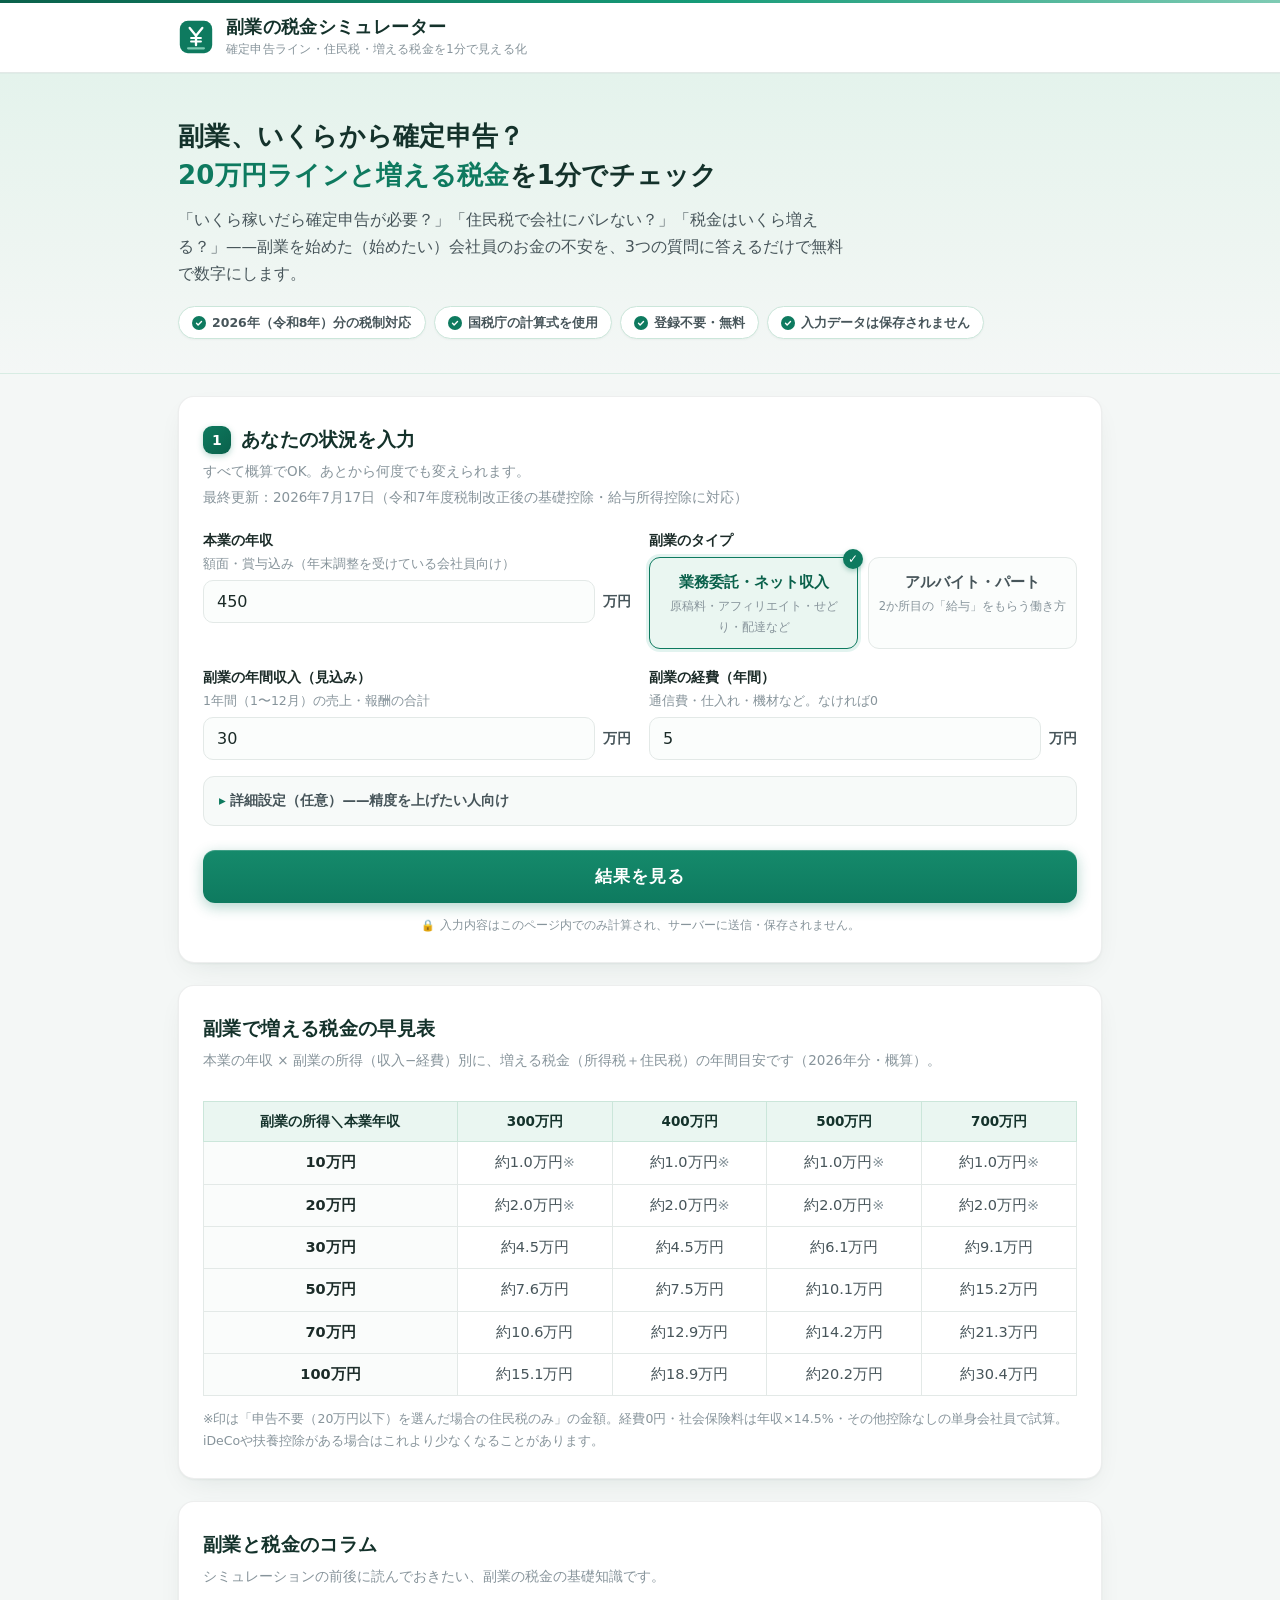
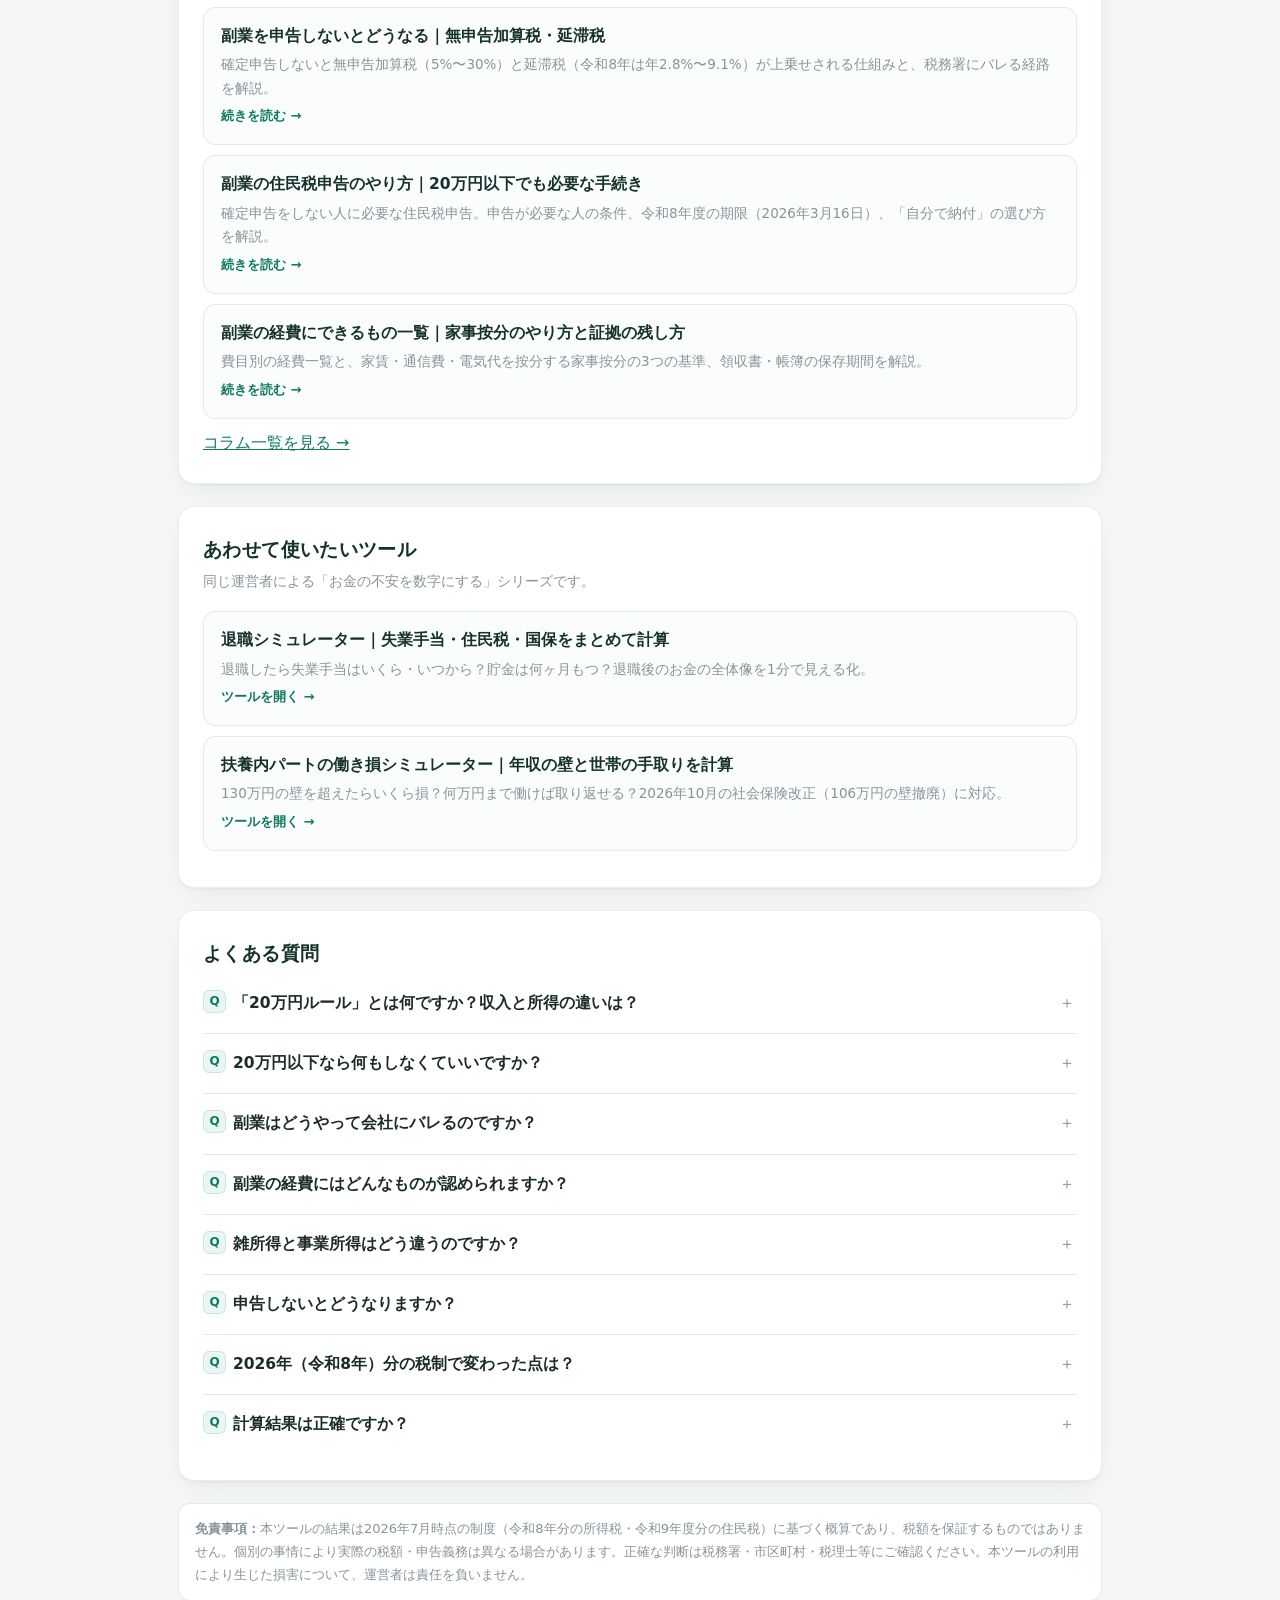
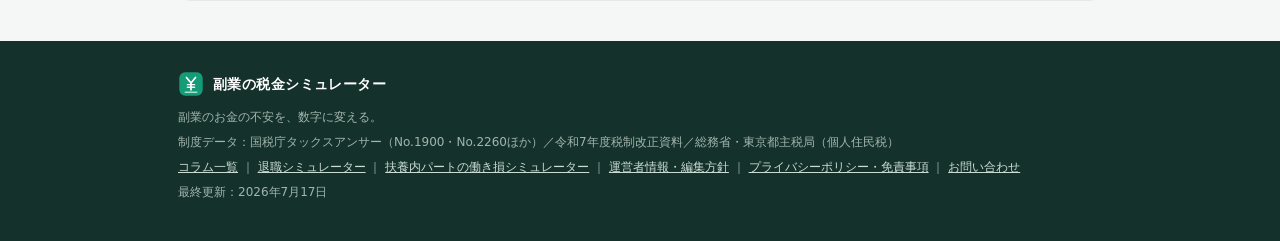
==== index.html @ ed8179bb "新規記事：副業を申告しないとどうなる——無申告加算税・延滞税と税務署にバレる経路 Co-Authored-By: Claude Fable 5 <noreply@anthropic.com>" ====
<!DOCTYPE html>
<html lang="ja">
<head>
<meta charset="UTF-8">
<meta name="viewport" content="width=device-width, initial-scale=1.0">
<!-- Google tag (gtag.js) -->
<script async src="https://www.googletagmanager.com/gtag/js?id=G-FH1NG08BVZ"></script>
<script>
  window.dataLayer = window.dataLayer || [];
  function gtag(){dataLayer.push(arguments);}
  gtag('js', new Date());
  gtag('config', 'G-FH1NG08BVZ');
</script>
<link rel="icon" type="image/svg+xml" href="/favicon.svg">
<link rel="icon" type="image/png" sizes="32x32" href="/favicon-32.png">
<link rel="apple-touch-icon" href="/apple-touch-icon.png">
<script async src="https://pagead2.googlesyndication.com/pagead/js/adsbygoogle.js?client=ca-pub-9132302948928758" crossorigin="anonymous"></script>
<meta name="google-site-verification" content="DunBZd6oN5OOZQ6dy9LXV31ImspJUU5poFryVpcuweo">
<title>副業の確定申告ライン計算ツール｜20万円ルール・住民税・増える税金を1分でチェック【2026年版】</title>
<meta name="description" content="副業はいくら稼いだら確定申告が必要？20万円ルールの判定、住民税で会社にバレないための手順、副業で増える所得税・住民税の金額を無料でシミュレーション。2026年（令和8年）分の税制（基礎控除95万円・給与所得控除65万円）に対応。">
<link rel="canonical" href="https://fukugyou-sim.com/">
<meta property="og:url" content="https://fukugyou-sim.com/">
<meta property="og:image" content="https://fukugyou-sim.com/ogp.png">
<meta property="og:title" content="副業の確定申告ライン計算ツール｜20万円ライン・住民税・増える税金を1分でチェック">
<meta property="og:description" content="「いくらから確定申告？」「会社にバレる？」「税金はいくら増える？」を無料で見える化。2026年（令和8年）分の税制対応。">
<meta property="og:type" content="website">
<meta name="twitter:card" content="summary_large_image">
<script type="application/ld+json">
{
  "@context": "https://schema.org",
  "@type": "FAQPage",
  "mainEntity": [
    {
      "@type": "Question",
      "name": "副業はいくらから確定申告が必要ですか？（20万円ルール）",
      "acceptedAnswer": {"@type": "Answer", "text": "年末調整を受けている会社員の場合、給与・退職金以外の所得（収入から経費を引いた金額）が年間20万円を超えると所得税の確定申告が必要です（国税庁タックスアンサーNo.1900）。判定は「収入」ではなく「所得」で行うのがポイントです。ただし副業がアルバイトなど給与の場合は、経費を引かない「収入金額」で20万円を判定します。"}
    },
    {
      "@type": "Question",
      "name": "副業所得が20万円以下なら何もしなくていいですか？",
      "acceptedAnswer": {"@type": "Answer", "text": "いいえ。20万円ルールで不要になるのは所得税の確定申告だけです。住民税には20万円以下の申告免除がないため、お住まいの市区町村へ住民税の申告が別途必要です。また、医療費控除やふるさと納税（ワンストップ特例を使わない場合）などで確定申告をする場合は、20万円以下の副業所得もあわせて申告する必要があります。"}
    },
    {
      "@type": "Question",
      "name": "副業は住民税で会社にバレますか？対策はありますか？",
      "acceptedAnswer": {"@type": "Answer", "text": "会社は従業員の住民税を給与から天引き（特別徴収）しており、市区町村から会社に届く税額決定通知の金額が同僚より不自然に多いと、副業を推測されることがあります。業務委託やネット収入など給与以外の副業なら、確定申告書第二表の「住民税に関する事項」で「自分で納付（普通徴収）」に○を付ければ、副業分の住民税は自宅に納付書が届き、会社への通知額は本業分のみになります。ただし副業がアルバイト（給与）の場合、給与分は普通徴収を選べないため、この方法は使えません。"}
    },
    {
      "@type": "Question",
      "name": "副業の経費にはどんなものが認められますか？",
      "acceptedAnswer": {"@type": "Answer", "text": "副業収入を得るために直接かかった費用が必要経費になります。例：仕入代金、サーバー・ドメイン代、通信費、書籍・教材費、打ち合わせの交通費、機材・消耗品など。自宅の家賃や電気代は、業務で使う割合分だけを按分して計上します。領収書やレシートは保存しておきましょう。"}
    },
    {
      "@type": "Question",
      "name": "確定申告をしないとどうなりますか？",
      "acceptedAnswer": {"@type": "Answer", "text": "申告義務があるのに期限までに申告しないと、本来の税額に加えて無申告加算税（原則、税額50万円までは15%、50万円超300万円以下の部分は20%、300万円超の部分は30%。税務調査の通知前に自主的に申告すれば5%に軽減）と延滞税がかかります。支払調書やインターネット取引の記録などから税務署に把握されるケースは珍しくありません。"}
    }
  ]
}
</script>
<script type="application/ld+json">
{
  "@context": "https://schema.org",
  "@type": "WebApplication",
  "name": "副業の税金シミュレーター",
  "url": "https://fukugyou-sim.com/",
  "description": "副業の確定申告が必要になる20万円ラインの判定、副業で増える所得税・住民税、住民税で会社にバレないための普通徴収の手順を無料で計算できるWebツール。2026年（令和8年）分の税制に対応。",
  "applicationCategory": "FinanceApplication",
  "operatingSystem": "Web",
  "inLanguage": "ja",
  "isAccessibleForFree": true,
  "offers": {"@type": "Offer", "price": "0", "priceCurrency": "JPY"},
  "featureList": [
    "確定申告の要否判定（20万円ルール・雑所得とアルバイト給与の両対応）",
    "副業で増える所得税・復興特別所得税・住民税の計算",
    "住民税を自分で納付（普通徴収）にする手順の案内",
    "本業年収×副業所得別の税額早見表"
  ],
  "creator": {"@type": "Person", "name": "副業の税金シミュレーター運営者"},
  "dateModified": "2026-07-17"
}
</script>
<style>
  :root{
    --page:#f4f7f6;
    --surface:#ffffff;
    --ink:#1b2b28;
    --ink-2:#47555a;
    --muted:#87949b;
    --grid:#e3e9e7;
    --baseline:#c3cecb;
    --border:rgba(27,43,40,0.08);
    --navy:#14322b;
    --accent:#0e7a5f;
    --accent-strong:#0a614b;
    --accent-soft:#eaf6f1;
    --accent-line:#cbe6da;
    --bar:#169b78;
    --good:#0f7b33;
    --good-soft:#eef7f0;
    --good-line:#cde5d3;
    --critical:#c43d3d;
    --warning-bg:#fdf7e7;
    --warning-border:#ecdcae;
    --warning-ink:#6b5310;
    --shadow-card:0 1px 2px rgba(20,50,43,.05), 0 10px 30px -12px rgba(20,50,43,.12);
  }
  *{margin:0;padding:0;box-sizing:border-box;}
  html{scroll-behavior:smooth;}
  body{
    font-family:system-ui,-apple-system,"Segoe UI","Hiragino Kaku Gothic ProN","Hiragino Sans","Yu Gothic UI",sans-serif;
    background:var(--page);color:var(--ink);line-height:1.75;
    -webkit-font-smoothing:antialiased;
  }
  a{color:var(--accent);}
  .wrap{max-width:960px;margin:0 auto;padding:0 18px;}

  /* ===== ヘッダー ===== */
  header.site{
    background:var(--surface);
    border-bottom:1px solid var(--grid);
    box-shadow:0 1px 0 rgba(20,50,43,.03);
    position:relative;
  }
  header.site::before{
    content:"";display:block;height:3px;
    background:linear-gradient(90deg,var(--accent-strong),var(--bar) 55%,#7fcbb4);
  }
  header.site .wrap{display:flex;align-items:center;gap:12px;padding-top:13px;padding-bottom:13px;}
  .logo-mark{flex:none;width:36px;height:36px;}
  .logo-text .logo{font-weight:700;font-size:17.5px;letter-spacing:.02em;color:var(--navy);line-height:1.3;}
  .logo-text .logo-sub{font-size:11.5px;color:var(--muted);letter-spacing:.02em;}

  /* ===== ヒーロー ===== */
  .hero-band{
    background:linear-gradient(180deg,#e4f3ec 0%, #edf5f1 55%, var(--page) 100%);
    border-bottom:1px solid rgba(14,122,95,.06);
  }
  .hero{padding:44px 0 34px;}
  .hero h1{
    font-size:26px;line-height:1.5;letter-spacing:.01em;color:var(--navy);
    font-weight:700;
  }
  .hero h1 .accent-line{color:var(--accent);}
  .hero p.lead{margin-top:12px;color:var(--ink-2);font-size:15.5px;max-width:680px;}
  .hero .badges{margin-top:18px;display:flex;flex-wrap:wrap;gap:8px;}
  .badge{
    display:inline-flex;align-items:center;gap:6px;
    font-size:12.5px;background:var(--surface);color:var(--ink-2);
    border:1px solid var(--accent-line);
    border-radius:999px;padding:4.5px 13px;font-weight:600;
    box-shadow:0 1px 2px rgba(20,50,43,.04);
  }
  .badge::before{
    content:"";flex:none;width:14px;height:14px;border-radius:50%;
    background:var(--accent) url('data:image/svg+xml;utf8,<svg xmlns="http://www.w3.org/2000/svg" viewBox="0 0 16 16"><path d="M4 8.5l2.6 2.6L12 5.5" fill="none" stroke="white" stroke-width="2.2" stroke-linecap="round" stroke-linejoin="round"/></svg>') center/10px no-repeat;
  }

  /* ===== カード ===== */
  .card{
    background:var(--surface);border:1px solid var(--border);border-radius:16px;
    padding:26px 24px;margin:22px 0;
    box-shadow:var(--shadow-card);
  }
  @media(max-width:560px){.card{padding:22px 18px;}}
  .card h2{
    font-size:19px;margin-bottom:4px;display:flex;align-items:center;gap:10px;
    color:var(--navy);letter-spacing:.02em;
  }
  .card h2 .num{
    background:linear-gradient(135deg,var(--accent),var(--accent-strong));
    color:#fff;border-radius:9px;width:28px;height:28px;
    display:inline-flex;align-items:center;justify-content:center;font-size:14px;flex:none;
    box-shadow:0 2px 6px rgba(14,122,95,.3);
  }
  .card .sub{font-size:13.5px;color:var(--muted);margin-bottom:18px;}

  /* ===== フォーム ===== */
  form .grid{display:grid;grid-template-columns:1fr 1fr;gap:16px 18px;}
  @media(max-width:560px){form .grid{grid-template-columns:1fr;}}
  .field label{display:block;font-size:14px;font-weight:700;margin-bottom:5px;color:var(--ink);}
  .field .hint{font-weight:400;color:var(--muted);font-size:12.5px;display:block;margin-top:1px;}
  .field .inputrow{display:flex;align-items:center;gap:8px;}
  input[type=number],select{
    width:100%;padding:11px 13px;font-size:16px;border:1.5px solid var(--grid);
    border-radius:10px;background:#fbfdfc;color:var(--ink);font-family:inherit;
    transition:border-color .15s, box-shadow .15s, background .15s;
  }
  input[type=number]:hover,select:hover{border-color:var(--baseline);}
  input[type=number]:focus,select:focus{
    outline:none;border-color:var(--accent);background:#fff;
    box-shadow:0 0 0 3px rgba(22,155,120,.15);
  }
  .unit{font-size:14px;color:var(--ink-2);flex:none;font-weight:600;}
  .radio-group{display:flex;gap:10px;}
  .radio-group label{
    flex:1;border:1.5px solid var(--grid);border-radius:11px;padding:11px 8px;
    text-align:center;font-size:15px;font-weight:700;cursor:pointer;background:#fbfdfc;
    display:flex;flex-direction:column;gap:1px;margin:0;color:var(--ink-2);
    transition:all .15s;position:relative;
  }
  .radio-group label small{font-weight:400;font-size:11.5px;color:var(--muted);}
  .radio-group input{display:none;}
  .radio-group label.on{
    border-color:var(--accent);background:var(--accent-soft);color:var(--accent-strong);
    box-shadow:0 0 0 3px rgba(22,155,120,.12);
  }
  .radio-group label.on::after{
    content:"✓";position:absolute;top:-9px;right:-6px;
    width:20px;height:20px;border-radius:50%;background:var(--accent);color:#fff;
    font-size:12px;line-height:20px;font-weight:700;
    box-shadow:0 2px 5px rgba(14,122,95,.35);
  }
  details.adv{
    grid-column:1/-1;background:#f7faf9;border:1px solid var(--grid);border-radius:11px;
    padding:12px 15px;
  }
  details.adv summary{cursor:pointer;font-weight:700;font-size:13.5px;color:var(--ink-2);list-style:none;}
  details.adv summary::-webkit-details-marker{display:none;}
  details.adv summary::before{content:"▸ ";color:var(--accent);}
  details.adv[open] summary::before{content:"▾ ";}
  details.adv .grid2{display:grid;grid-template-columns:1fr 1fr;gap:14px 18px;margin-top:12px;}
  @media(max-width:560px){details.adv .grid2{grid-template-columns:1fr;}}
  .btn{
    display:block;width:100%;margin-top:24px;padding:15px;font-size:17px;font-weight:700;
    background:linear-gradient(180deg,#158a6b,var(--accent));color:#fff;border:none;border-radius:12px;cursor:pointer;
    font-family:inherit;letter-spacing:.06em;
    box-shadow:0 4px 14px rgba(14,122,95,.32), inset 0 1px 0 rgba(255,255,255,.18);
    transition:transform .12s, box-shadow .12s, filter .12s;
  }
  .btn:hover{filter:brightness(1.06);transform:translateY(-1px);box-shadow:0 6px 18px rgba(14,122,95,.38), inset 0 1px 0 rgba(255,255,255,.18);}
  .btn:active{transform:translateY(0);}
  .privacy-note{
    margin-top:12px;font-size:12px;color:var(--muted);text-align:center;
    display:flex;align-items:center;justify-content:center;gap:5px;
  }
  .privacy-note::before{content:"🔒";font-size:11px;}

  /* ===== 結果 ===== */
  #results{display:none;}
  .hero-figure{text-align:center;padding:10px 0 6px;}
  .hero-figure .label{font-size:14.5px;color:var(--ink-2);font-weight:700;letter-spacing:.03em;}
  .hero-figure .value{
    font-size:38px;font-weight:700;line-height:1.35;letter-spacing:.01em;color:var(--navy);
  }
  .hero-figure .value.need{color:var(--critical);}
  .hero-figure .value.free{color:var(--good);}
  .hero-figure .note{
    display:inline-block;font-size:14px;margin-top:6px;font-weight:700;
    border-radius:999px;padding:5px 16px;
  }
  .hero-figure .note.ok{color:var(--good);background:var(--good-soft);border:1px solid var(--good-line);}
  .hero-figure .note.warn{color:var(--critical);background:#fbeeee;border:1px solid #edcece;}
  .hero-figure .note.mid{color:var(--ink-2);background:#f1f4f3;border:1px solid var(--grid);}

  /* 20万円ラインメーター */
  .line-meter{max-width:560px;margin:20px auto 4px;}
  .line-meter .bar{
    height:16px;border-radius:999px;background:#eef1f0;border:1px solid var(--grid);
    overflow:hidden;box-shadow:inset 0 1px 2px rgba(20,50,43,.06);
  }
  .line-meter .fill{
    height:100%;border-radius:999px;min-width:0;
    background:linear-gradient(90deg,#31b58d,var(--accent));
    transition:width .5s ease;
  }
  .line-meter .fill.over{background:linear-gradient(90deg,#e0913c,var(--critical));}
  .line-meter .labels{display:flex;justify-content:space-between;font-size:12.5px;color:var(--muted);margin-top:5px;font-weight:600;}
  .line-meter .labels .goal{color:var(--ink-2);}

  .stat-grid{display:grid;grid-template-columns:1fr 1fr;gap:12px;margin-top:16px;}
  @media(min-width:720px){.stat-grid{grid-template-columns:1fr 1fr 1fr;}}
  .stat{
    border:1px solid var(--grid);border-left:3px solid var(--accent);
    border-radius:10px;padding:12px 14px;background:#fbfdfc;
  }
  .stat .k{font-size:12.5px;color:var(--muted);font-weight:600;}
  .stat .v{font-size:21px;font-weight:700;margin-top:2px;color:var(--navy);}
  .stat .v small{font-size:12px;font-weight:600;color:var(--ink-2);}

  .alert{
    background:var(--warning-bg);border:1px solid var(--warning-border);
    border-radius:10px;padding:13px 15px;font-size:14px;margin-top:12px;color:var(--warning-ink);
  }
  .alert strong{color:#584307;}
  .alert.danger{background:#fbeeee;border-color:#edcece;color:#7c2626;}
  .alert.danger strong{color:#7c2626;}
  .goodnote{
    background:var(--good-soft);border:1px solid var(--good-line);border-radius:10px;
    padding:13px 15px;font-size:14px;margin-top:12px;color:#1d4d28;
  }

  /* 収入の内訳バー */
  .break-bar{display:flex;border-radius:9px;overflow:hidden;height:40px;border:1px solid var(--grid);margin-top:16px;box-shadow:inset 0 1px 2px rgba(20,50,43,.04);}
  .bk{display:flex;align-items:center;justify-content:center;font-size:12px;font-weight:700;white-space:nowrap;overflow:hidden;padding:0 4px;}
  .bk.exp{background:#edeff3;color:var(--ink-2);}
  .bk.tax{background:#f7e3ce;color:#7a4c12;}
  .bk.net{background:linear-gradient(180deg,#ddf0e7,#cde8dc);color:var(--accent-strong);}
  .bk-legend{display:none;font-size:12.5px;color:var(--ink-2);margin-top:8px;line-height:1.9;}
  .bk-legend .sw{display:inline-block;width:10px;height:10px;border-radius:3px;margin:0 4px 0 10px;vertical-align:-1px;}
  .bk-note{font-size:12.5px;color:var(--muted);margin-top:8px;}
  @media(max-width:560px){
    .bk{font-size:0;}
    .bk-legend{display:block;}
  }

  /* ステップ */
  .steps{counter-reset:s;margin-top:8px;}
  .steps li{list-style:none;position:relative;padding:10px 0 10px 40px;font-size:15px;color:var(--ink-2);}
  .steps li strong{color:var(--ink);}
  .steps li::before{
    counter-increment:s;content:counter(s);
    position:absolute;left:0;top:11px;width:26px;height:26px;border-radius:50%;
    background:var(--accent-soft);border:1px solid var(--accent-line);
    color:var(--accent-strong);font-weight:700;text-align:center;line-height:25px;font-size:13px;
  }

  /* ===== ヒント ===== */
  .tips li{margin:10px 0;font-size:15px;list-style:none;padding-left:30px;position:relative;color:var(--ink-2);}
  .tips li strong{color:var(--ink);}
  .tips li::before{
    content:"✓";position:absolute;left:0;top:2px;
    width:19px;height:19px;border-radius:50%;
    background:var(--accent-soft);color:var(--accent);border:1px solid var(--accent-line);
    font-size:11px;line-height:18px;text-align:center;font-weight:700;
  }

  /* ===== シェア ===== */
  .share-row{display:flex;align-items:center;gap:10px;flex-wrap:wrap;margin-top:18px;padding-top:16px;border-top:1px solid var(--grid);}
  .share-row .s-label{font-size:13px;font-weight:700;color:var(--ink-2);}
  .share-btn{
    display:inline-flex;align-items:center;gap:6px;padding:8px 16px;border-radius:999px;
    font-size:13px;font-weight:700;text-decoration:none;cursor:pointer;border:none;font-family:inherit;
    transition:filter .15s, transform .12s;
  }
  .share-btn:hover{filter:brightness(1.08);transform:translateY(-1px);}
  .share-btn.x{background:#0f1419;color:#fff;}
  .share-btn.line{background:#06c755;color:#fff;}
  .share-btn.copy{background:var(--accent-soft);color:var(--accent-strong);border:1px solid var(--accent-line);}

  /* ===== 早見表 ===== */
  table.quick{width:100%;border-collapse:collapse;margin:10px 0 4px;font-size:14.5px;text-align:center;}
  table.quick th{background:var(--accent-soft);color:var(--navy);font-weight:700;padding:8px 6px;border:1px solid var(--accent-line);font-size:13.5px;}
  table.quick td{padding:8px 6px;border:1px solid var(--grid);color:var(--ink-2);font-variant-numeric:tabular-nums;white-space:nowrap;}
  table.quick td:first-child{font-weight:700;color:var(--ink);background:#fafcfb;}
  .quick-note{font-size:12.5px;color:var(--muted);margin-top:8px;}
  .quick-wrap{overflow-x:auto;}

  /* ===== 関連ツール ===== */
  .article-list a{
    display:block;padding:15px 17px;border:1px solid var(--grid);border-radius:12px;
    margin:10px 0;text-decoration:none;background:#fbfdfc;
    transition:border-color .15s, background .15s;
  }
  .article-list a:hover{border-color:var(--accent-line);background:var(--accent-soft);}
  .article-list .a-title{font-size:15.5px;font-weight:700;color:var(--navy);}
  .article-list .a-desc{font-size:13.5px;color:var(--muted);margin-top:3px;}
  .article-list .a-more{font-size:13px;font-weight:700;color:var(--accent);margin-top:5px;display:inline-block;}

  /* ===== FAQ ===== */
  .faq details{border-bottom:1px solid var(--grid);padding:4px 0;}
  .faq details:last-of-type{border-bottom:none;}
  .faq summary{
    cursor:pointer;font-weight:700;font-size:15.5px;padding:12px 0;list-style:none;
    position:relative;padding-left:30px;padding-right:26px;color:var(--ink);
  }
  .faq summary::-webkit-details-marker{display:none;}
  .faq summary::before{
    content:"Q";position:absolute;left:0;top:12px;
    width:21px;height:21px;border-radius:6px;background:var(--accent-soft);color:var(--accent);
    border:1px solid var(--accent-line);
    font-size:12px;line-height:20px;text-align:center;font-weight:700;
  }
  .faq summary::after{content:"＋";position:absolute;right:2px;color:var(--muted);font-weight:400;}
  .faq details[open] summary::after{content:"−";}
  .faq .a{font-size:15px;color:var(--ink-2);padding:0 0 16px 30px;}

  details.basis{margin-top:16px;font-size:13.5px;color:var(--ink-2);
    background:#f7faf9;border:1px solid var(--grid);border-radius:10px;padding:12px 15px;}
  details.basis summary{cursor:pointer;font-weight:700;color:var(--ink-2);font-size:13.5px;}
  details.basis ul{margin:10px 0 4px 18px;}
  details.basis li{margin:5px 0;}

  /* ===== フッター・免責 ===== */
  .disclaimer{
    font-size:13px;color:var(--muted);background:var(--surface);
    border:1px solid var(--grid);border-radius:12px;padding:14px 16px;margin-top:20px;
  }
  footer.site{
    margin-top:40px;background:var(--navy);
    padding:30px 0 34px;font-size:12px;color:#a3b4ae;
  }
  footer.site .f-logo{display:flex;align-items:center;gap:9px;margin-bottom:10px;}
  footer.site .f-logo svg{width:26px;height:26px;}
  footer.site .f-logo b{color:#fff;font-size:14px;letter-spacing:.03em;}
  footer.site p{margin:4px 0;}
  footer.site a{color:#cbdcd5;}

  /* ===== スマホ最適化 ===== */
  @media(max-width:560px){
    .hero{padding:32px 0 26px;}
    .hero h1{font-size:21.5px;}
    .hero p.lead{font-size:14.5px;}
    .badge{font-size:11px;padding:4px 11px;}
    .card h2{font-size:17.5px;}
    .hero-figure .value{font-size:28px;}
    .hero-figure .note{font-size:13px;padding:4px 13px;}
    .stat{padding:10px 11px;}
    .stat .v{font-size:17.5px;}
    .stat .v small{font-size:11px;}
    .btn{font-size:16px;}
    .steps li{font-size:14px;}
  }
  @media(max-width:374px){
    .stat-grid{grid-template-columns:1fr;}
    .logo-text .logo-sub{font-size:10px;}
  }
</style>
</head>
<body>

<header class="site">
  <div class="wrap">
    <svg class="logo-mark" viewBox="0 0 40 40" aria-hidden="true">
      <rect x="2" y="2" width="36" height="36" rx="9" fill="#0e7a5f"/>
      <path d="M13 10 L20 18.5 L27 10" fill="none" stroke="#fff" stroke-width="2.6" stroke-linecap="round" stroke-linejoin="round"/>
      <path d="M20 18.5 V29" fill="none" stroke="#fff" stroke-width="2.6" stroke-linecap="round"/>
      <path d="M14.5 21 H25.5 M14.5 25 H25.5" fill="none" stroke="#fff" stroke-width="2.2" stroke-linecap="round"/>
      <rect x="10" y="31.4" width="20" height="2.4" rx="1.2" fill="#7fcbb4"/>
    </svg>
    <div class="logo-text">
      <div class="logo">副業の税金シミュレーター</div>
      <div class="logo-sub">確定申告ライン・住民税・増える税金を1分で見える化</div>
    </div>
  </div>
</header>

<div class="hero-band">
  <div class="wrap">
    <section class="hero">
      <h1>副業、いくらから確定申告？<br><span class="accent-line">20万円ラインと増える税金</span>を1分でチェック</h1>
      <p class="lead">「いくら稼いだら確定申告が必要？」「住民税で会社にバレない？」「税金はいくら増える？」——副業を始めた（始めたい）会社員のお金の不安を、3つの質問に答えるだけで無料で数字にします。</p>
      <div class="badges">
        <span class="badge">2026年（令和8年）分の税制対応</span>
        <span class="badge">国税庁の計算式を使用</span>
        <span class="badge">登録不要・無料</span>
        <span class="badge">入力データは保存されません</span>
      </div>
    </section>
  </div>
</div>

<div class="wrap">

  <section class="card">
    <h2><span class="num">1</span>あなたの状況を入力</h2>
    <p class="sub">すべて概算でOK。あとから何度でも変えられます。<span style="display:block;margin-top:2px;">最終更新：2026年7月17日（令和7年度税制改正後の基礎控除・給与所得控除に対応）</span></p>
    <form id="form" onsubmit="return false;">
      <div class="grid">
        <div class="field">
          <label for="mainIncome">本業の年収 <span class="hint">額面・賞与込み（年末調整を受けている会社員向け）</span></label>
          <div class="inputrow"><input type="number" id="mainIncome" value="450" min="100" max="3000"><span class="unit">万円</span></div>
        </div>
        <div class="field">
          <label>副業のタイプ</label>
          <div class="radio-group" id="typeGroup">
            <label class="on"><input type="radio" name="sideType" value="misc" checked>業務委託・ネット収入<small>原稿料・アフィリエイト・せどり・配達など</small></label>
            <label><input type="radio" name="sideType" value="salary">アルバイト・パート<small>2か所目の「給与」をもらう働き方</small></label>
          </div>
        </div>
        <div class="field">
          <label for="sideIncome">副業の年間収入（見込み） <span class="hint">1年間（1〜12月）の売上・報酬の合計</span></label>
          <div class="inputrow"><input type="number" id="sideIncome" value="30" min="0" max="2000"><span class="unit">万円</span></div>
        </div>
        <div class="field" id="expenseField">
          <label for="expenses">副業の経費（年間） <span class="hint">通信費・仕入れ・機材など。なければ0</span></label>
          <div class="inputrow"><input type="number" id="expenses" value="5" min="0" max="2000"><span class="unit">万円</span></div>
        </div>
        <details class="adv">
          <summary>詳細設定（任意）——精度を上げたい人向け</summary>
          <div class="grid2">
            <div class="field">
              <label for="socialIns">社会保険料（年間） <span class="hint">給与明細の健康保険＋厚生年金＋雇用保険の合計。空欄なら年収×14.5%で自動概算</span></label>
              <div class="inputrow"><input type="number" id="socialIns" placeholder="自動" min="0" max="500"><span class="unit">万円</span></div>
            </div>
            <div class="field">
              <label for="extraDed">その他の所得控除（年間） <span class="hint">iDeCo・生命保険料控除・扶養控除など。なければ0</span></label>
              <div class="inputrow"><input type="number" id="extraDed" value="0" min="0" max="1000"><span class="unit">万円</span></div>
            </div>
          </div>
        </details>
      </div>
      <button class="btn" id="calcBtn">結果を見る</button>
      <p class="privacy-note">入力内容はこのページ内でのみ計算され、サーバーに送信・保存されません。</p>
    </form>
  </section>

  <!-- AdSense枠①：審査通過後にここへ広告コードを挿入 -->

  <div id="results">

    <section class="card">
      <div class="hero-figure">
        <div class="label">2026年（令和8年）分の判定</div>
        <div class="value" id="judgeValue">—</div>
        <div class="note" id="judgeNote"></div>
      </div>
      <div class="line-meter">
        <div class="bar"><div class="fill" id="meterFill" style="width:0%"></div></div>
        <div class="labels"><span>0円</span><span id="meterMid"></span><span class="goal">20万円ライン</span></div>
      </div>
      <div class="stat-grid" id="judgeStats"></div>
      <div id="judgeAlerts"></div>
      <div class="share-row">
        <span class="s-label">このツールをシェア：</span>
        <a class="share-btn x" id="shareX" href="#" target="_blank" rel="noopener">𝕏 ポスト</a>
        <a class="share-btn line" id="shareLine" href="#" target="_blank" rel="noopener">LINEで送る</a>
        <button class="share-btn copy" id="copyUrlBtn">🔗 URLをコピー</button>
      </div>
    </section>

    <section class="card">
      <h2><span class="num">2</span>副業で増える税金と手取り</h2>
      <p class="sub" id="taxSub">本業のみの場合と比べて、税金がいくら増えるかの概算です。</p>
      <div id="taxNotes"></div>
      <div class="stat-grid" id="taxStats"></div>
      <div class="break-bar" id="breakBar"></div>
      <div class="bk-legend" id="bkLegend"></div>
      <p class="bk-note" id="bkNote"></p>
      <details class="basis">
        <summary>計算の前提と制度の根拠（2026年7月時点）</summary>
        <ul>
          <li>20万円ルール：国税庁タックスアンサーNo.1900「給与所得者で確定申告が必要な人」。給与・退職所得以外の所得合計が20万円超で申告が必要（副業が給与の場合は年末調整されない給与の「収入金額」で判定）。</li>
          <li>所得税：国税庁タックスアンサーNo.2260の速算表（5〜45%）＋復興特別所得税2.1%。課税所得は千円未満切捨て、税額は百円未満切捨て。</li>
          <li>基礎控除：令和7年度税制改正後の令和8年分の額（合計所得132万円以下95万円／336万円以下88万円／489万円以下68万円／655万円以下63万円／2,350万円以下58万円など）。</li>
          <li>給与所得控除：令和7年分以降の表（最低保障65万円）。収入660万円未満は法定の別表第五ではなく計算式による概算です（差は最大でも千円程度）。</li>
          <li>住民税：所得割10%（基礎控除43万円・調整控除2,500円）で概算。均等割・森林環境税は副業の有無で変わらないため増加分には含みません。</li>
          <li>社会保険料：未入力の場合は本業年収×14.5%で概算。業務委託・ネット収入型の副業では社会保険料は増えません。</li>
          <li>2026年（令和8年）中の副業所得を、2027年2月16日〜3月15日に申告する前提です。住民税の増加分は2027年6月以降の請求に反映されます。</li>
        </ul>
      </details>
    </section>

    <section class="card">
      <h2><span class="num">3</span>会社にバレないためのポイント</h2>
      <p class="sub">会社が知るきっかけの大半は「住民税の通知額」です。仕組みを知って正しく対策しましょう。</p>
      <div id="bareContent"></div>
    </section>

    <section class="card">
      <h2><span class="num">4</span>いま準備しておくこと</h2>
      <ul class="tips" id="todoList"></ul>
    </section>

    <!-- AdSense枠②：審査通過後にここへ広告コードを挿入 -->

  </div>

  <section class="card">
    <h2>副業で増える税金の早見表</h2>
    <p class="sub">本業の年収 × 副業の所得（収入−経費）別に、増える税金（所得税＋住民税）の年間目安です（2026年分・概算）。</p>
    <div class="quick-wrap">
      <table class="quick" id="quickTable"></table>
    </div>
    <p class="quick-note">※印は「申告不要（20万円以下）を選んだ場合の住民税のみ」の金額。経費0円・社会保険料は年収×14.5%・その他控除なしの単身会社員で試算。iDeCoや扶養控除がある場合はこれより少なくなることがあります。</p>
  </section>

  <!-- コラム欄：最初の記事公開時に style="display:none" を外す。カードは最新3件まで（古いものから削除）、全記事は articles/ に載せる -->
  <section class="card" id="columns">
    <h2>副業と税金のコラム</h2>
    <p class="sub">シミュレーションの前後に読んでおきたい、副業の税金の基礎知識です。</p>
    <div class="article-list" id="columnList">
      <!-- 新しい記事カードはこのリストの先頭に追加する -->
      <a href="./articles/fukugyou-mushinkoku-risk.html">
        <div class="a-title">副業を申告しないとどうなる｜無申告加算税・延滞税</div>
        <div class="a-desc">確定申告しないと無申告加算税（5%〜30%）と延滞税（令和8年は年2.8%〜9.1%）が上乗せされる仕組みと、税務署にバレる経路を解説。</div>
        <span class="a-more">続きを読む →</span>
      </a>
      <a href="./articles/juuminzei-shinkoku-yarikata.html">
        <div class="a-title">副業の住民税申告のやり方｜20万円以下でも必要な手続き</div>
        <div class="a-desc">確定申告をしない人に必要な住民税申告。申告が必要な人の条件、令和8年度の期限（2026年3月16日）、「自分で納付」の選び方を解説。</div>
        <span class="a-more">続きを読む →</span>
      </a>
      <a href="./articles/fukugyou-keihi-kaji-anbun.html">
        <div class="a-title">副業の経費にできるもの一覧｜家事按分のやり方と証拠の残し方</div>
        <div class="a-desc">費目別の経費一覧と、家賃・通信費・電気代を按分する家事按分の3つの基準、領収書・帳簿の保存期間を解説。</div>
        <span class="a-more">続きを読む →</span>
      </a>
    </div>
    <a class="article-more" href="./articles/">コラム一覧を見る →</a>
  </section>

  <section class="card">
    <h2>あわせて使いたいツール</h2>
    <p class="sub">同じ運営者による「お金の不安を数字にする」シリーズです。</p>
    <div class="article-list">
      <a href="https://taishoku-sim.com/" target="_blank" rel="noopener">
        <div class="a-title">退職シミュレーター｜失業手当・住民税・国保をまとめて計算</div>
        <div class="a-desc">退職したら失業手当はいくら・いつから？貯金は何ヶ月もつ？退職後のお金の全体像を1分で見える化。</div>
        <span class="a-more">ツールを開く →</span>
      </a>
      <a href="https://fuyou-sim.com/" target="_blank" rel="noopener">
        <div class="a-title">扶養内パートの働き損シミュレーター｜年収の壁と世帯の手取りを計算</div>
        <div class="a-desc">130万円の壁を超えたらいくら損？何万円まで働けば取り返せる？2026年10月の社会保険改正（106万円の壁撤廃）に対応。</div>
        <span class="a-more">ツールを開く →</span>
      </a>
    </div>
  </section>

  <section class="card faq">
    <h2>よくある質問</h2>
    <details>
      <summary>「20万円ルール」とは何ですか？収入と所得の違いは？</summary>
      <div class="a">年末調整を受けている会社員は、給与・退職金以外の「所得」が年20万円以下なら所得税の確定申告が不要という取り扱いです（国税庁タックスアンサーNo.1900）。ポイントは判定が「収入（売上）」ではなく「所得＝収入−必要経費」で行われること。収入が30万円でも経費が12万円あれば所得は18万円となり、申告不要のラインに収まります。ただし副業がアルバイトなど「給与」の場合は、経費を引かない収入金額で判定します。</div>
    </details>
    <details>
      <summary>20万円以下なら何もしなくていいですか？</summary>
      <div class="a">いいえ。不要になるのは<strong>所得税の確定申告だけ</strong>です。住民税には「20万円以下は申告不要」という制度がないため、お住まいの市区町村へ住民税の申告が別途必要です（確定申告をすれば市区町村に情報が回るので住民税申告は不要）。また、医療費控除や住宅ローン控除の1年目、ふるさと納税（ワンストップ特例を使わない場合）などで確定申告をするなら、20万円以下の副業所得もあわせて申告する必要があります。</div>
    </details>
    <details>
      <summary>副業はどうやって会社にバレるのですか？</summary>
      <div class="a">最も多いきっかけは住民税です。会社は従業員の住民税を給与天引き（特別徴収）しており、毎年5〜6月に市区町村から会社へ届く「税額決定通知」の金額が給与に比べて不自然に多いと、経理担当者が副業を推測できます。業務委託・ネット収入型の副業なら、申告時に住民税を「自分で納付（普通徴収）」にすれば会社への通知額は本業分のみになります。ほかには、同僚への雑談やSNSでの発信から伝わるケースも多いので注意しましょう。</div>
    </details>
    <details>
      <summary>副業の経費にはどんなものが認められますか？</summary>
      <div class="a">副業収入を得るために直接かかった費用です。例：仕入代金、サーバー・ドメイン代、通信費、書籍・教材費、打ち合わせの交通費、機材・消耗品費など。自宅の家賃や電気代は業務で使う割合分だけ按分して計上できます。領収書・レシートは保存しておきましょう（業務に係る雑所得で前々年の収入が300万円を超える人は保存が義務になります）。</div>
    </details>
    <details>
      <summary>雑所得と事業所得はどう違うのですか？</summary>
      <div class="a">会社員の副業は原則「雑所得」として申告します。国税庁の通達では、収入が年300万円以下で帳簿の記帳・保存がない場合などは原則雑所得と扱われます。「事業所得」として青色申告特別控除（最大65万円）や損益通算を使うには、帳簿付けに加えて、営利性・継続性など事業といえる実態が必要です。副業を本格化させたい人は帳簿付けから始めましょう。</div>
    </details>
    <details>
      <summary>申告しないとどうなりますか？</summary>
      <div class="a">申告義務があるのに期限（2026年分は2027年3月15日）までに申告しないと、本来の税額に加えて無申告加算税（原則、税額50万円までは15%、50万円超300万円以下の部分は20%、300万円超の部分は30%。税務調査の通知前に自主的に申告すれば5%に軽減）と延滞税がかかります。報酬の支払元が税務署に提出する支払調書や、ネット取引の記録から把握されるケースは珍しくありません。</div>
    </details>
    <details>
      <summary>2026年（令和8年）分の税制で変わった点は？</summary>
      <div class="a">令和7年度税制改正で、基礎控除が所得に応じて58万〜95万円（改正前は一律48万円）に、給与所得控除の最低保障が65万円（同55万円）に引き上げられました。このツールは改正後の令和8年分の数値で計算しています。なお基礎控除は合計所得の区分（132万／336万／489万／655万円）をまたぐと控除額が下がるため、副業所得で区分を超えると税金が所得の増分以上に増えることがあります。その場合は結果画面でお知らせします。</div>
    </details>
    <details>
      <summary>計算結果は正確ですか？</summary>
      <div class="a">所得税は国税庁の速算表と令和8年分の控除額を使った概算です。社会保険料を自動概算にした場合や、扶養控除・住宅ローン控除など個別の事情がある場合は実際の税額と差が出ます。住民税は全国標準の税率10%で計算しており、自治体による差もあります。正確な金額は国税庁の確定申告書等作成コーナーや税務署・税理士にご確認ください。</div>
    </details>
  </section>

  <div class="disclaimer">
    <strong>免責事項：</strong>本ツールの結果は2026年7月時点の制度（令和8年分の所得税・令和9年度分の住民税）に基づく概算であり、税額を保証するものではありません。個別の事情により実際の税額・申告義務は異なる場合があります。正確な判断は税務署・市区町村・税理士等にご確認ください。本ツールの利用により生じた損害について、運営者は責任を負いません。
  </div>

</div>

<footer class="site">
  <div class="wrap">
    <div class="f-logo">
      <svg viewBox="0 0 40 40" aria-hidden="true">
        <rect x="2" y="2" width="36" height="36" rx="9" fill="#169b78"/>
        <path d="M13 10 L20 18.5 L27 10" fill="none" stroke="#fff" stroke-width="2.6" stroke-linecap="round" stroke-linejoin="round"/>
        <path d="M20 18.5 V29" fill="none" stroke="#fff" stroke-width="2.6" stroke-linecap="round"/>
        <path d="M14.5 21 H25.5 M14.5 25 H25.5" fill="none" stroke="#fff" stroke-width="2.2" stroke-linecap="round"/>
        <rect x="10" y="31.4" width="20" height="2.4" rx="1.2" fill="#a8dfcd"/>
      </svg>
      <b>副業の税金シミュレーター</b>
    </div>
    <p>副業のお金の不安を、数字に変える。</p>
    <p>制度データ：国税庁タックスアンサー（No.1900・No.2260ほか）／令和7年度税制改正資料／総務省・東京都主税局（個人住民税）</p>
    <p><a href="./articles/">コラム一覧</a> ｜ <a href="https://taishoku-sim.com/" target="_blank" rel="noopener">退職シミュレーター</a> ｜ <a href="https://fuyou-sim.com/" target="_blank" rel="noopener">扶養内パートの働き損シミュレーター</a> ｜ <a href="./about.html">運営者情報・編集方針</a> ｜ <a href="./privacy.html">プライバシーポリシー・免責事項</a> ｜ <a href="https://forms.gle/fLUeUgyRsNNLhdzbA" target="_blank" rel="noopener">お問い合わせ</a></p>
    <p>最終更新：2026年7月17日</p>
  </div>
</footer>

<script>
"use strict";

/* ===== 制度定数（更新時はここだけ変える） ===== */
const C = {
  updated: "2026-07-17",
  taxYear: "2026年（令和8年）分",
  filingLine: 200000,          // 20万円ルール（国税庁 No.1900）
  reconstruction: 0.021,       // 復興特別所得税
  socialInsRate: 0.145,        // 社会保険料の自動概算率（健保+厚年+雇用）
  // 所得税の速算表（国税庁 No.2260）
  brackets: [
    { max: 1949000,  rate: 0.05, sub: 0 },
    { max: 3299000,  rate: 0.10, sub: 97500 },
    { max: 6949000,  rate: 0.20, sub: 427500 },
    { max: 8999000,  rate: 0.23, sub: 636000 },
    { max: 17999000, rate: 0.33, sub: 1536000 },
    { max: 39999000, rate: 0.40, sub: 2796000 },
    { max: Infinity, rate: 0.45, sub: 4796000 },
  ],
  // 基礎控除（令和7年度税制改正後・令和8年分）
  basicDedTable: [
    { max: 1320000,  d: 950000 },
    { max: 3360000,  d: 880000 },
    { max: 4890000,  d: 680000 },
    { max: 6550000,  d: 630000 },
    { max: 23500000, d: 580000 },
    { max: 24000000, d: 480000 },
    { max: 24500000, d: 320000 },
    { max: 25000000, d: 160000 },
    { max: Infinity, d: 0 },
  ],
  residentBasicDed: 430000,    // 住民税の基礎控除（合計所得2,400万円以下）
  residentRate: 0.10,          // 住民税所得割（標準税率）
  residentAdj: 2500,           // 調整控除
  filingPeriod: "2027年2月16日〜3月15日",
};

/* ===== 計算ロジック ===== */

// 給与所得（令和7年分以降の給与所得控除・最低保障65万円）
function salaryIncome(gross) {
  if (gross <= 0) return 0;
  let d;
  if (gross <= 1900000) d = 650000;
  else if (gross <= 3600000) d = gross * 0.30 + 80000;
  else if (gross <= 6600000) d = gross * 0.20 + 440000;
  else if (gross <= 8500000) d = gross * 0.10 + 1100000;
  else d = 1950000;
  return Math.max(0, Math.round(gross - d));
}

function basicDed(totalIncome) {
  return C.basicDedTable.find(b => totalIncome <= b.max).d;
}

// 所得税＋復興特別所得税（課税所得は千円未満切捨て、税額は百円未満切捨て）
function incomeTax(taxable) {
  const t = Math.floor(Math.max(0, taxable) / 1000) * 1000;
  if (t === 0) return 0;
  const b = C.brackets.find(x => t <= x.max);
  const base = Math.max(0, t * b.rate - b.sub);
  return Math.floor(base * (1 + C.reconstruction) / 100) * 100;
}

// 住民税所得割（増加分の比較用。均等割は副業の有無で変わらないため含まない）
function residentTax(taxable) {
  const t = Math.floor(Math.max(0, taxable) / 1000) * 1000;
  if (t === 0) return 0;
  return Math.max(0, Math.round(t * C.residentRate) - C.residentAdj);
}

// 1シナリオの税額（mainSalary/sideSalary=給与収入、misc=雑所得の所得金額）
function scenario(mainSalary, sideSalary, misc, socialIns, extraDed) {
  const si = salaryIncome(mainSalary + sideSalary);
  const total = si + misc; // 合計所得金額
  const it = incomeTax(total - socialIns - extraDed - basicDed(total));
  const rt = residentTax(total - socialIns - extraDed - C.residentBasicDed);
  return { it, rt, total, bd: basicDed(total) };
}

function calc(p) {
  const socialIns = p.socialIns !== null ? p.socialIns : Math.round(p.mainIncome * C.socialInsRate);
  const isSalary = p.sideType === "salary";
  const profit = isSalary ? p.sideIncome : Math.max(0, p.sideIncome - p.expenses); // 判定に使う金額
  const expenses = isSalary ? 0 : Math.min(p.expenses, p.sideIncome);

  const base = scenario(p.mainIncome, 0, 0, socialIns, p.extraDed);
  const withSide = isSalary
    ? scenario(p.mainIncome, p.sideIncome, 0, socialIns, p.extraDed)
    : scenario(p.mainIncome, 0, profit, socialIns, p.extraDed);

  const dIT = Math.max(0, withSide.it - base.it);
  const dRT = Math.max(0, withSide.rt - base.rt);
  const needFiling = profit > C.filingLine;
  // 20万円以下で申告不要を選ぶ場合、所得税はかからない（住民税のみ）
  const effIT = needFiling ? dIT : 0;
  const taxTotal = effIT + dRT;
  const net = Math.max(0, p.sideIncome - expenses - taxTotal);

  return { socialIns, isSalary, profit, expenses, base, withSide, dIT, dRT, needFiling, effIT, taxTotal, net };
}

/* ===== 表示 ===== */
const $ = id => document.getElementById(id);
const yen = n => Math.round(n).toLocaleString("ja-JP") + "円";
const man = n => {
  const m = n / 10000;
  return (m >= 100 ? Math.round(m).toLocaleString("ja-JP") : Math.round(m * 10) / 10) + "万円";
};

function readParams() {
  const socRaw = $("socialIns").value;
  return {
    mainIncome: Math.max(0, +$("mainIncome").value || 0) * 10000,
    sideType: document.querySelector('input[name=sideType]:checked').value,
    sideIncome: Math.max(0, +$("sideIncome").value || 0) * 10000,
    expenses: Math.max(0, +$("expenses").value || 0) * 10000,
    socialIns: socRaw === "" ? null : Math.max(0, +socRaw || 0) * 10000,
    extraDed: Math.max(0, +$("extraDed").value || 0) * 10000,
  };
}

function render() {
  const p = readParams();
  const r = calc(p);
  const judgeBase = r.isSalary ? "副業の給与収入" : "副業の所得（収入−経費）";

  // --- 判定 ---
  const jv = $("judgeValue"), jn = $("judgeNote");
  if (r.needFiling) {
    jv.textContent = "確定申告が必要です";
    jv.className = "value need";
    jn.textContent = `${judgeBase}が20万円を超えています`;
    jn.className = "note warn";
  } else if (r.profit > 0) {
    jv.textContent = "所得税の確定申告は不要";
    jv.className = "value free";
    jn.textContent = `${judgeBase}が20万円以下です（住民税の申告は下記参照）`;
    jn.className = "note ok";
  } else {
    jv.textContent = "課税される副業所得はありません";
    jv.className = "value";
    jn.textContent = "経費が収入以上のため、副業の所得は0円です";
    jn.className = "note mid";
  }

  // メーター
  const pct = Math.min(100, r.profit / C.filingLine * 100);
  const fill = $("meterFill");
  fill.style.width = Math.max(r.profit > 0 ? 2 : 0, pct) + "%";
  fill.className = "fill" + (r.needFiling ? " over" : "");
  $("meterMid").textContent = r.needFiling ? "ライン超過" : "10万円";

  // 判定の統計
  const remain = C.filingLine - r.profit;
  $("judgeStats").innerHTML = `
    <div class="stat"><div class="k">${judgeBase}</div><div class="v">${yen(r.profit)}</div></div>
    <div class="stat"><div class="k">20万円ラインまで</div><div class="v">${r.needFiling ? `超過 ${yen(r.profit - C.filingLine)}` : `あと ${yen(remain)}`}</div></div>
    <div class="stat"><div class="k">申告期間（2026年分）</div><div class="v" style="font-size:15.5px;line-height:2;">${C.filingPeriod}</div></div>
  `;

  // 判定の注意書き
  const alerts = [];
  if (!r.needFiling && r.profit > 0) {
    alerts.push(`<div class="alert"><strong>住民税の申告は必要です。</strong>「20万円以下は申告不要」は所得税だけのルールです。${r.isSalary ? "バイト先が給与支払報告書を市区町村に提出するため手続き不要のことが多いですが、" : "お住まいの市区町村へ住民税の申告をしてください。"}詳しくは下のカード3をご覧ください。</div>`);
    alerts.push(`<div class="alert">医療費控除・住宅ローン控除の1年目・ふるさと納税（ワンストップ特例を使わない場合）などで<strong>確定申告をする場合は、20万円以下でも副業分をあわせて申告</strong>する必要があります。</div>`);
  }
  if (r.isSalary && p.sideIncome >= 1056000) {
    alerts.push(`<div class="alert">バイトの月収がおおむね8.8万円以上で週20時間以上働く場合、<strong>バイト先でも社会保険への加入</strong>が必要になることがあります（保険料の負担増）。勤務先にご確認ください。</div>`);
  }
  $("judgeAlerts").innerHTML = alerts.join("");

  // --- 税額 ---
  const notes = [];
  if (!r.needFiling && r.profit > 0 && r.dIT > 0) {
    notes.push(`<div class="goodnote"><strong>20万円以下なので、申告不要を選べば所得税（${yen(r.dIT)}）はかからず、増えるのは住民税のみです。</strong>下の数字は申告不要を選んだ場合で計算しています。</div>`);
  }
  if (r.withSide.bd < r.base.bd) {
    notes.push(`<div class="alert"><strong>基礎控除の区分をまたぎました。</strong>副業所得で合計所得が増えた結果、基礎控除が${man(r.base.bd)}→${man(r.withSide.bd)}に下がる区分に入ったため、税金が所得の増え方以上に増えています（令和7年度税制改正による所得区分制の影響）。</div>`);
  }
  $("taxNotes").innerHTML = notes.join("");

  const rate = r.profit > 0 ? Math.round(r.taxTotal / r.profit * 100) : 0;
  $("taxStats").innerHTML = `
    <div class="stat"><div class="k">所得税＋復興特別所得税</div><div class="v">＋${yen(r.effIT)}</div></div>
    <div class="stat"><div class="k">住民税 <small>（2027年6月〜の請求に上乗せ）</small></div><div class="v">＋${yen(r.dRT)}</div></div>
    <div class="stat"><div class="k">増える税金の合計</div><div class="v">＋${yen(r.taxTotal)}</div></div>
    <div class="stat"><div class="k">副業の手取り（年）</div><div class="v">${yen(r.net)}</div></div>
    <div class="stat"><div class="k">税負担率 <small>（増える税金÷副業所得）</small></div><div class="v">約${rate}<small>%</small></div></div>
    <div class="stat"><div class="k">月あたりの手取り</div><div class="v">約${yen(Math.round(r.net / 12))}</div></div>
  `;

  // 内訳バー
  const inc = p.sideIncome;
  if (inc > 0) {
    const segs = [
      { cls: "exp", label: "経費", v: r.expenses },
      { cls: "tax", label: "税金", v: r.taxTotal },
      { cls: "net", label: "手取り", v: r.net },
    ].filter(s => s.v > 0);
    $("breakBar").innerHTML = segs.map(s =>
      `<div class="bk ${s.cls}" style="width:${Math.max(7, s.v / inc * 100)}%">${s.label} ${man(s.v)}</div>`
    ).join("");
    $("breakBar").style.display = "flex";
    const sw = { exp: "#edeff3", tax: "#f7e3ce", net: "#cde8dc" };
    $("bkLegend").innerHTML = segs.map((s, i) =>
      `<span class="sw" style="background:${sw[s.cls]};${i === 0 ? "margin-left:0" : ""}"></span>${s.label} ${man(s.v)}`
    ).join("");
    $("bkNote").textContent = `副業収入${man(inc)}の内訳イメージ。${r.isSalary ? "バイト先で源泉徴収されている所得税がある場合、申告により精算されます。" : "税金は所得税（申告時に納付）と住民税（翌年6月以降に請求）に分かれて発生します。"}`;
  } else {
    $("breakBar").style.display = "none";
    $("bkLegend").innerHTML = "";
    $("bkNote").textContent = "";
  }

  // --- 会社バレ対策 ---
  if (!r.isSalary) {
    $("bareContent").innerHTML = `
      <div class="goodnote"><strong>あなたの副業（業務委託・ネット収入型）は、住民税を「自分で納付」にできます。</strong>正しく手続きすれば、会社に通知される住民税は本業分のみになり、通知額から副業がバレるリスクを大きく下げられます。</div>
      <ol class="steps">
        <li><strong>確定申告書の第二表「住民税に関する事項」</strong>で、給与以外の所得に係る住民税の徴収方法を<strong>「自分で納付」に○</strong>を付ける（e-Taxでも選択できます）。${r.needFiling ? "" : "確定申告をしない場合は、市区町村の住民税申告書にある同様の欄で「自分で納付（普通徴収）」を選びます。"}</li>
        <li>翌年6月ごろ、<strong>副業分の住民税の納付書が自宅に届く</strong>ので、自分で納付する（本業分はこれまで通り給与天引き）。</li>
        <li>まれに自治体の処理で特別徴収に合算されることがあるため、<strong>5〜6月に会社から渡される「住民税決定通知書」の金額に違和感がないか確認</strong>する。心配なら申告後に市区町村へ電話で普通徴収になっているか確認すると確実です。</li>
      </ol>
      <div class="alert"><strong>住民税以外のバレ経路にも注意。</strong>同僚への雑談・SNSでの発信・社内PCでの作業などから伝わるケースが実際には多数派です。また、そもそも就業規則で副業が禁止・許可制になっていないか確認しておきましょう（公務員は原則副業禁止です）。</div>
    `;
  } else {
    $("bareContent").innerHTML = `
      <div class="alert danger"><strong>アルバイト（給与）の副業は、住民税を「自分で納付」にできません。</strong>普通徴収を選べるのは給与・公的年金以外の所得だけです。バイト分の住民税は本業の給与天引き分に合算され、会社に届く税額決定通知が本業の給与水準より多くなるため、経理担当者が気づく可能性があります。</div>
      <ol class="steps">
        <li>どうしても会社に知られたくない場合は、<strong>給与ではなく業務委託（報酬）で働ける副業</strong>を選ぶと「自分で納付」が使えます。</li>
        <li>バイト先には<strong>マイナンバーの提出や給与支払報告書の提出義務</strong>があるため、「少額だから申告しなければ分からない」は通用しないと考えてください。</li>
        <li>就業規則の副業規定を確認し、可能であれば<strong>会社に相談・許可申請するのが最も安全</strong>です（副業解禁企業は年々増えています）。</li>
      </ol>
    `;
  }

  // --- やることリスト ---
  const todo = [];
  if (!r.isSalary) {
    todo.push("<strong>領収書・レシート・売上の記録を保存</strong>しておく。経費を証明できないと20万円ラインの判定も税額計算も不利になります。");
    todo.push("売上と経費を月ごとにメモする<strong>簡単な帳簿（スプレッドシートでOK）</strong>を付けておくと、申告が一気に楽になります。");
  } else {
    todo.push("バイト先から年明けに受け取る<strong>源泉徴収票を保管</strong>しておく（申告時に本業分と2枚必要です）。");
  }
  if (r.needFiling) {
    todo.push(`申告期間は<strong>${C.filingPeriod}</strong>。国税庁の「確定申告書等作成コーナー」を使えばスマホとマイナンバーカードだけで完結します。`);
    todo.push("申告書の第二表では<strong>住民税の納付方法の選択を忘れずに</strong>（カード3参照）。ここの記載漏れが会社バレの典型パターンです。");
  } else if (r.profit > 0) {
    todo.push("所得税の確定申告は不要ですが、<strong>市区町村への住民税の申告</strong>（またはあえて確定申告）を忘れずに。");
  }
  todo.push("本業の年末調整は例年どおり受けてOK。副業分は年末調整では処理されず、確定申告で精算します。");
  if (!r.isSalary) {
    todo.push("収入が伸びてきたら<strong>開業届＋青色申告（事業所得化）</strong>も検討を。最大65万円の特別控除で税負担を下げられる可能性があります（帳簿付けと事業実態が必要）。");
  }
  $("todoList").innerHTML = todo.map(t => `<li>${t}</li>`).join("");

  $("results").style.display = "block";
}

/* ===== 早見表（計算ロジックから自動生成） ===== */
function buildQuickTable() {
  const mains = [3000000, 4000000, 5000000, 7000000];
  const sides = [100000, 200000, 300000, 500000, 700000, 1000000];
  let html = `<tr><th>副業の所得＼本業年収</th>${mains.map(m => `<th>${m / 10000}万円</th>`).join("")}</tr>`;
  for (const s of sides) {
    const cells = mains.map(m => {
      const soc = Math.round(m * C.socialInsRate);
      const base = scenario(m, 0, 0, soc, 0);
      const w = scenario(m, 0, s, soc, 0);
      const noFiling = s <= C.filingLine;
      const d = noFiling ? (w.rt - base.rt) : (w.it - base.it) + (w.rt - base.rt);
      return `<td>約${(Math.max(0, d) / 10000).toFixed(1)}万円${noFiling ? "<span style='color:var(--muted)'>※</span>" : ""}</td>`;
    }).join("");
    html += `<tr><td>${s / 10000}万円</td>${cells}</tr>`;
  }
  $("quickTable").innerHTML = html;
}

/* ===== 計測イベント（GA4）。入力値は一切送信せず、操作の有無だけを記録する ===== */
function ev(name, params) {
  if (typeof gtag === "function") gtag("event", name, params || {});
}

/* ===== シェア（URLは公開ドメインに自動追従） ===== */
const SITE_URL = location.origin.startsWith("http") ? location.origin + location.pathname : "";
const SHARE_TEXT = "副業の税金シミュレーター｜いくらから確定申告？20万円ラインと増える税金を1分でチェック";
$("shareX").href = `https://twitter.com/intent/tweet?text=${encodeURIComponent(SHARE_TEXT)}&url=${encodeURIComponent(SITE_URL)}`;
$("shareLine").href = `https://social-plugins.line.me/lineit/share?url=${encodeURIComponent(SITE_URL)}`;
$("copyUrlBtn").addEventListener("click", () => {
  navigator.clipboard.writeText(SITE_URL).then(() => {
    $("copyUrlBtn").textContent = "✓ コピーしました";
    setTimeout(() => { $("copyUrlBtn").textContent = "🔗 URLをコピー"; }, 1800);
  });
});

/* ===== イベント ===== */
document.querySelectorAll("#typeGroup label").forEach(l => {
  l.addEventListener("click", () => {
    document.querySelectorAll("#typeGroup label").forEach(x => x.classList.remove("on"));
    l.classList.add("on");
    l.querySelector("input").checked = true;
    const isSalary = l.querySelector("input").value === "salary";
    $("expenseField").style.display = isSalary ? "none" : "";
    if ($("results").style.display === "block") render();
  });
});
document.querySelectorAll("#form input[type=number]").forEach(el => {
  el.addEventListener("input", () => { if ($("results").style.display === "block") render(); });
});
$("calcBtn").addEventListener("click", () => {
  render();
  ev("calculate", { tool: "fukugyou-sim" });
  $("results").scrollIntoView({ behavior: "smooth", block: "start" });
});
document.querySelectorAll(".share-btn").forEach(b => {
  b.addEventListener("click", () => {
    ev("share_click", { method: b.classList.contains("x") ? "x" : b.classList.contains("line") ? "line" : "copy" });
  });
});
buildQuickTable();
</script>
</body>
</html>
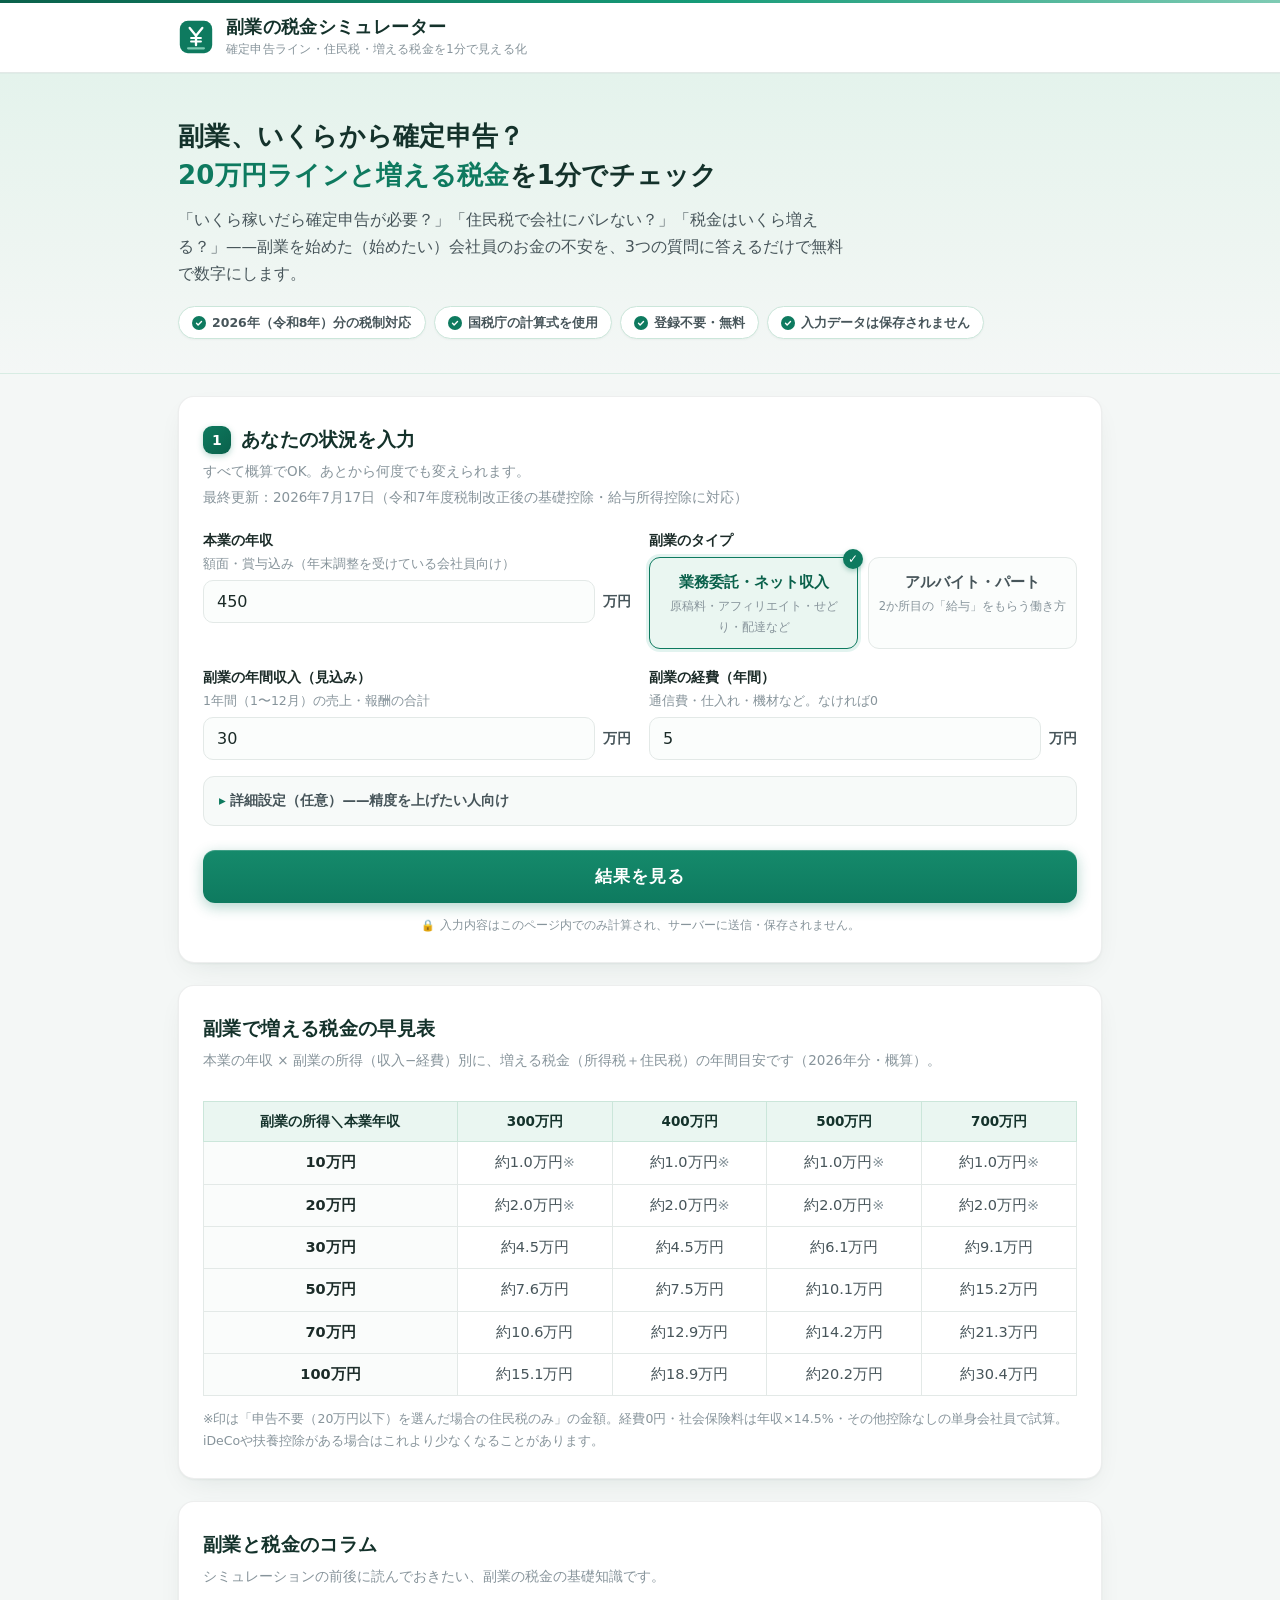
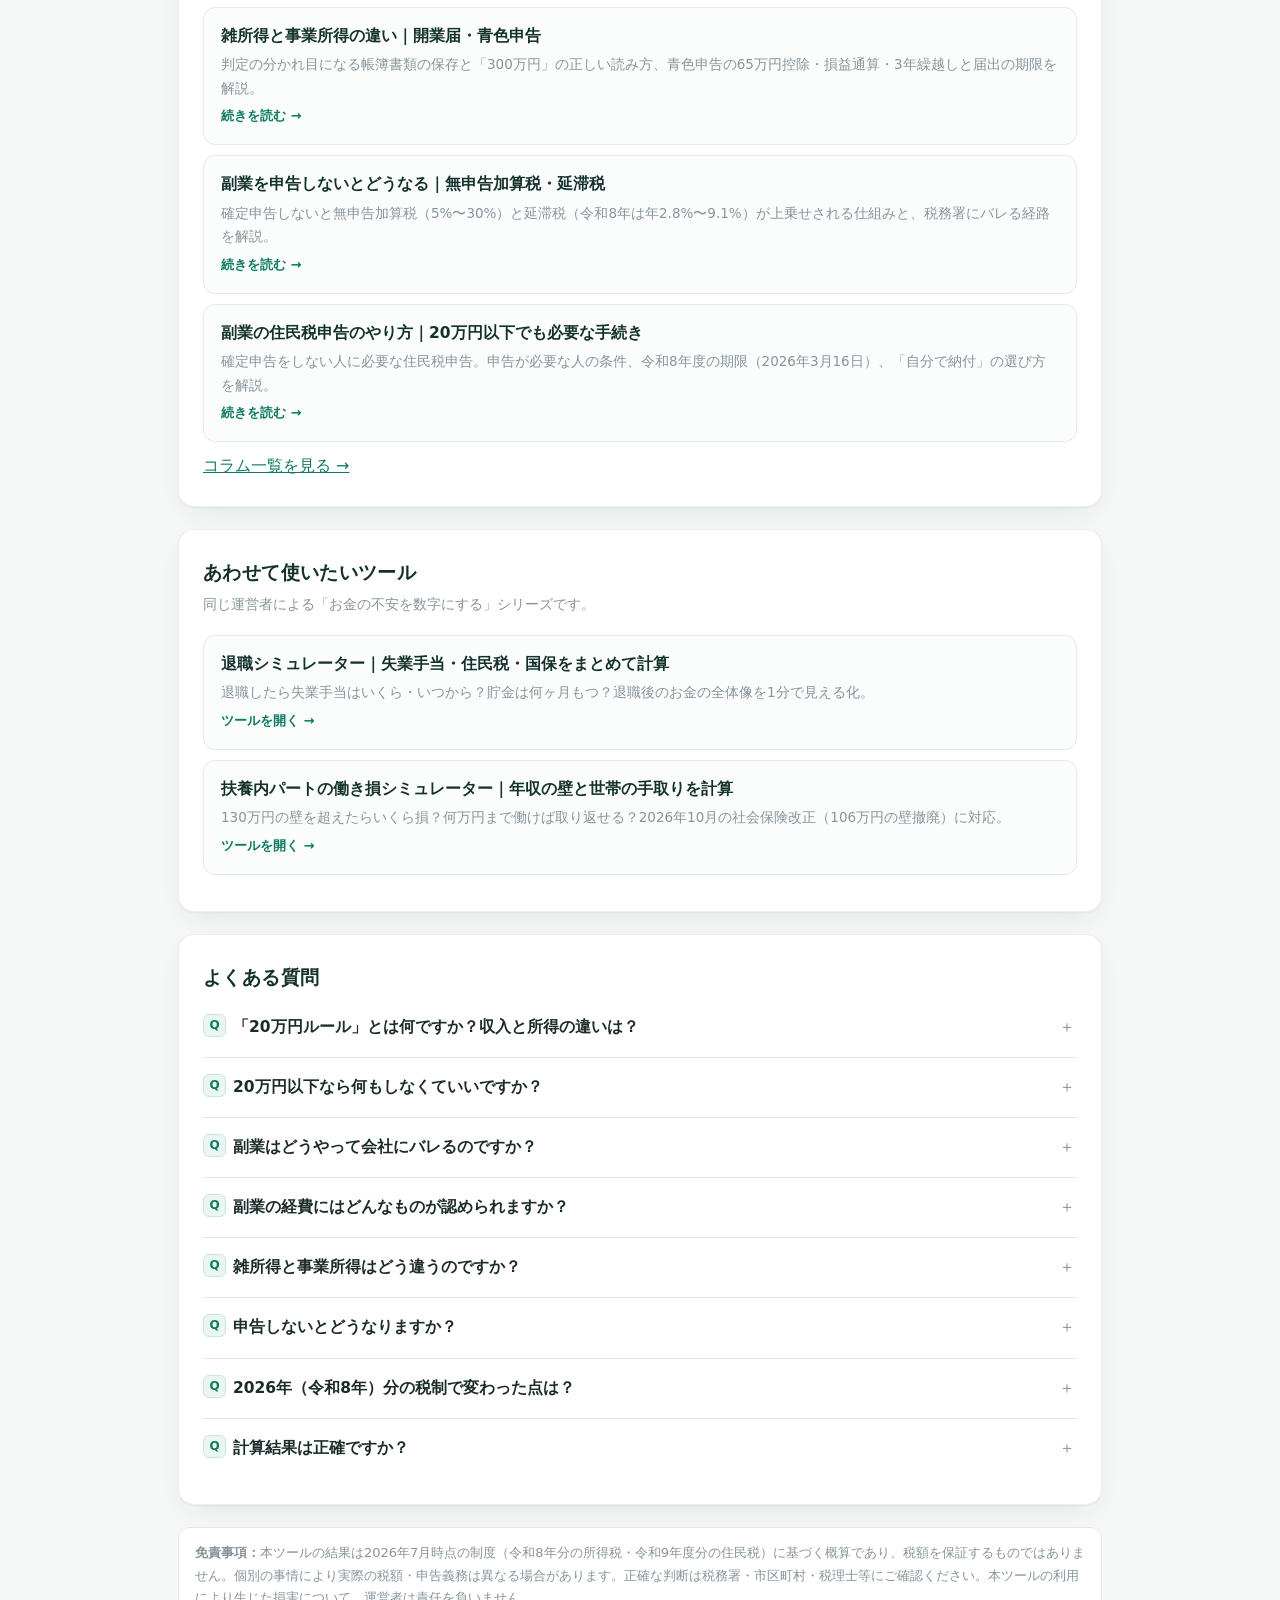
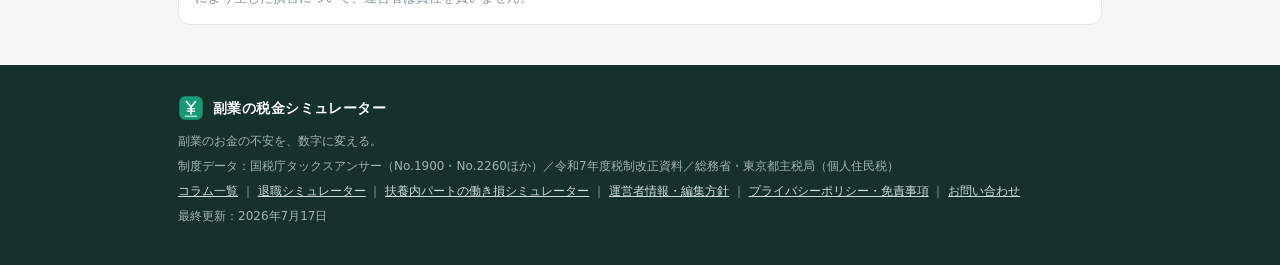
==== commit 4c0b4fe4: "新規記事：雑所得と事業所得の違い——開業届・青色申告はいつから検討すべきか Co-Authored-By: Claude Fable 5 <noreply@anthropic.com>" ====
--- a/index.html
+++ b/index.html
@@ -571,6 +571,11 @@
     <p class="sub">シミュレーションの前後に読んでおきたい、副業の税金の基礎知識です。</p>
     <div class="article-list" id="columnList">
       <!-- 新しい記事カードはこのリストの先頭に追加する -->
+      <a href="./articles/zatsu-shotoku-to-jigyou-shotoku.html">
+        <div class="a-title">雑所得と事業所得の違い｜開業届・青色申告</div>
+        <div class="a-desc">判定の分かれ目になる帳簿書類の保存と「300万円」の正しい読み方、青色申告の65万円控除・損益通算・3年繰越しと届出の期限を解説。</div>
+        <span class="a-more">続きを読む →</span>
+      </a>
       <a href="./articles/fukugyou-mushinkoku-risk.html">
         <div class="a-title">副業を申告しないとどうなる｜無申告加算税・延滞税</div>
         <div class="a-desc">確定申告しないと無申告加算税（5%〜30%）と延滞税（令和8年は年2.8%〜9.1%）が上乗せされる仕組みと、税務署にバレる経路を解説。</div>
@@ -579,11 +584,6 @@
       <a href="./articles/juuminzei-shinkoku-yarikata.html">
         <div class="a-title">副業の住民税申告のやり方｜20万円以下でも必要な手続き</div>
         <div class="a-desc">確定申告をしない人に必要な住民税申告。申告が必要な人の条件、令和8年度の期限（2026年3月16日）、「自分で納付」の選び方を解説。</div>
-        <span class="a-more">続きを読む →</span>
-      </a>
-      <a href="./articles/fukugyou-keihi-kaji-anbun.html">
-        <div class="a-title">副業の経費にできるもの一覧｜家事按分のやり方と証拠の残し方</div>
-        <div class="a-desc">費目別の経費一覧と、家賃・通信費・電気代を按分する家事按分の3つの基準、領収書・帳簿の保存期間を解説。</div>
         <span class="a-more">続きを読む →</span>
       </a>
     </div>
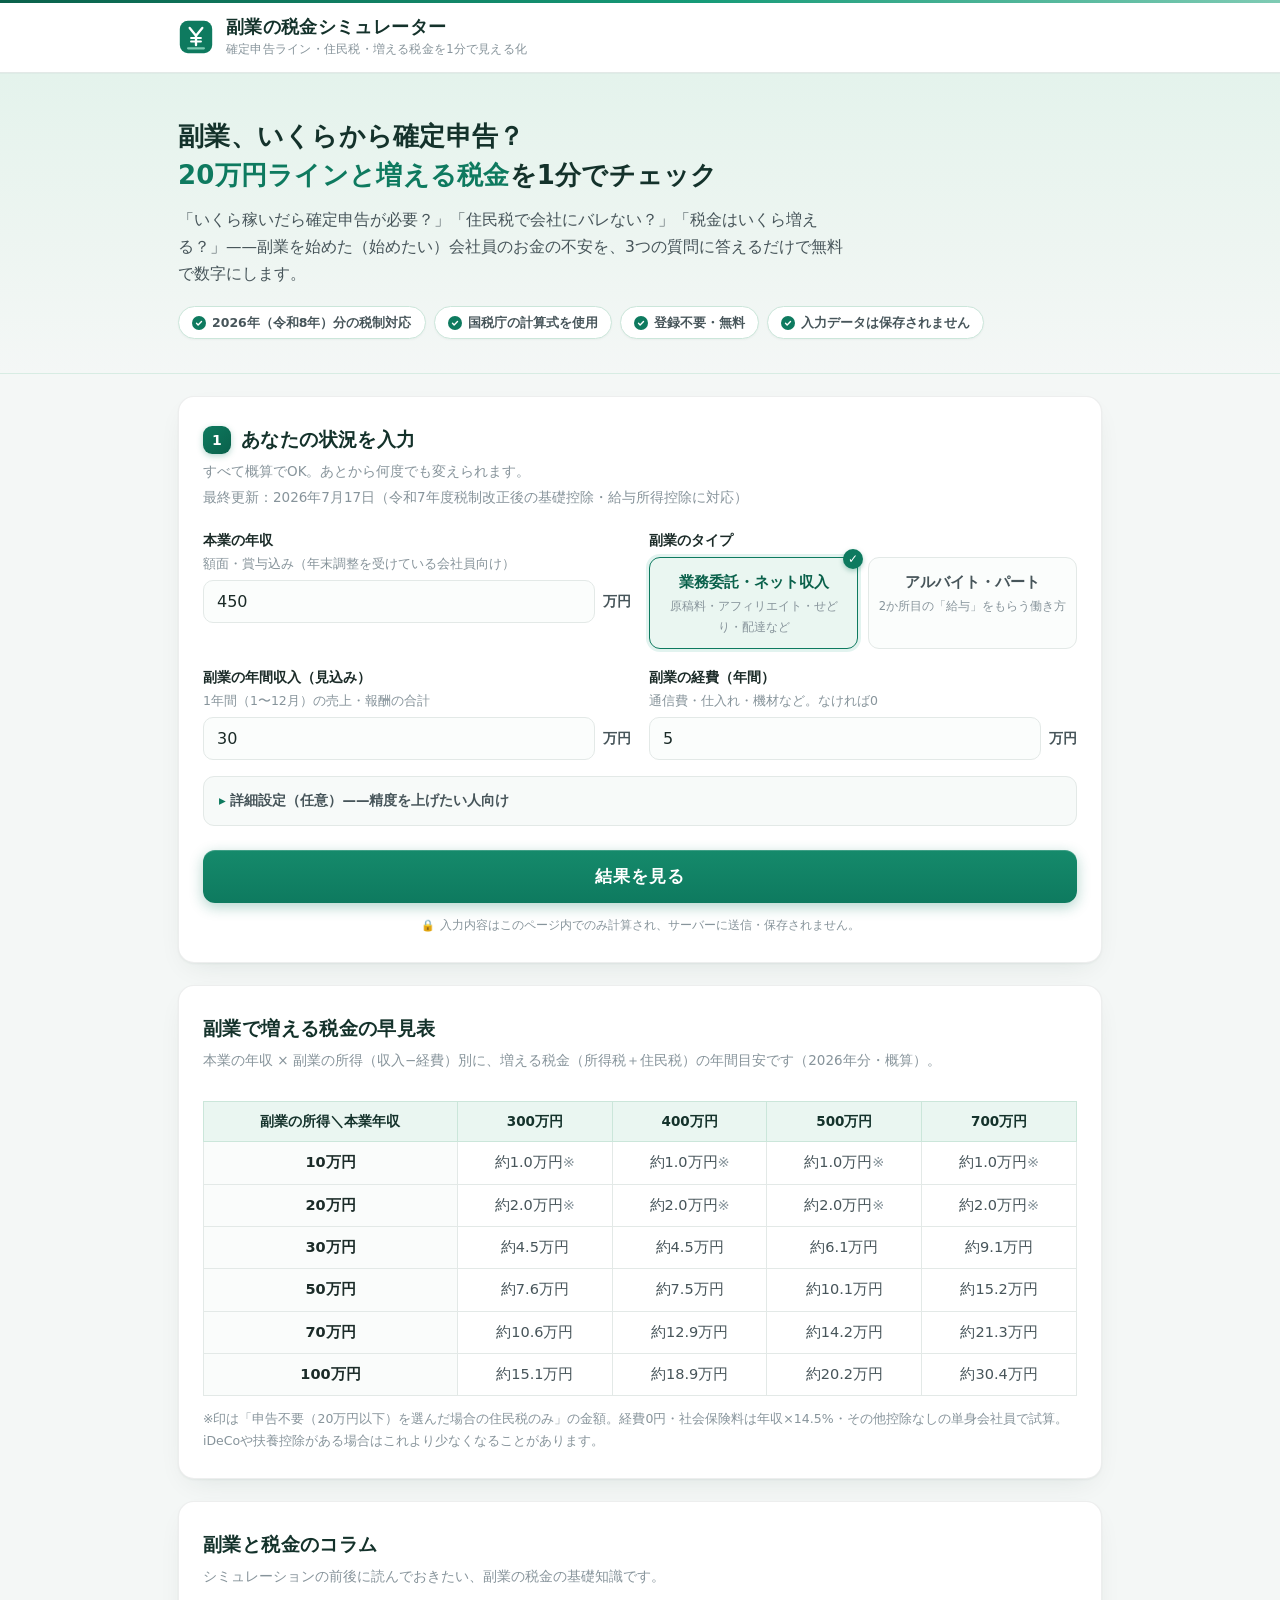
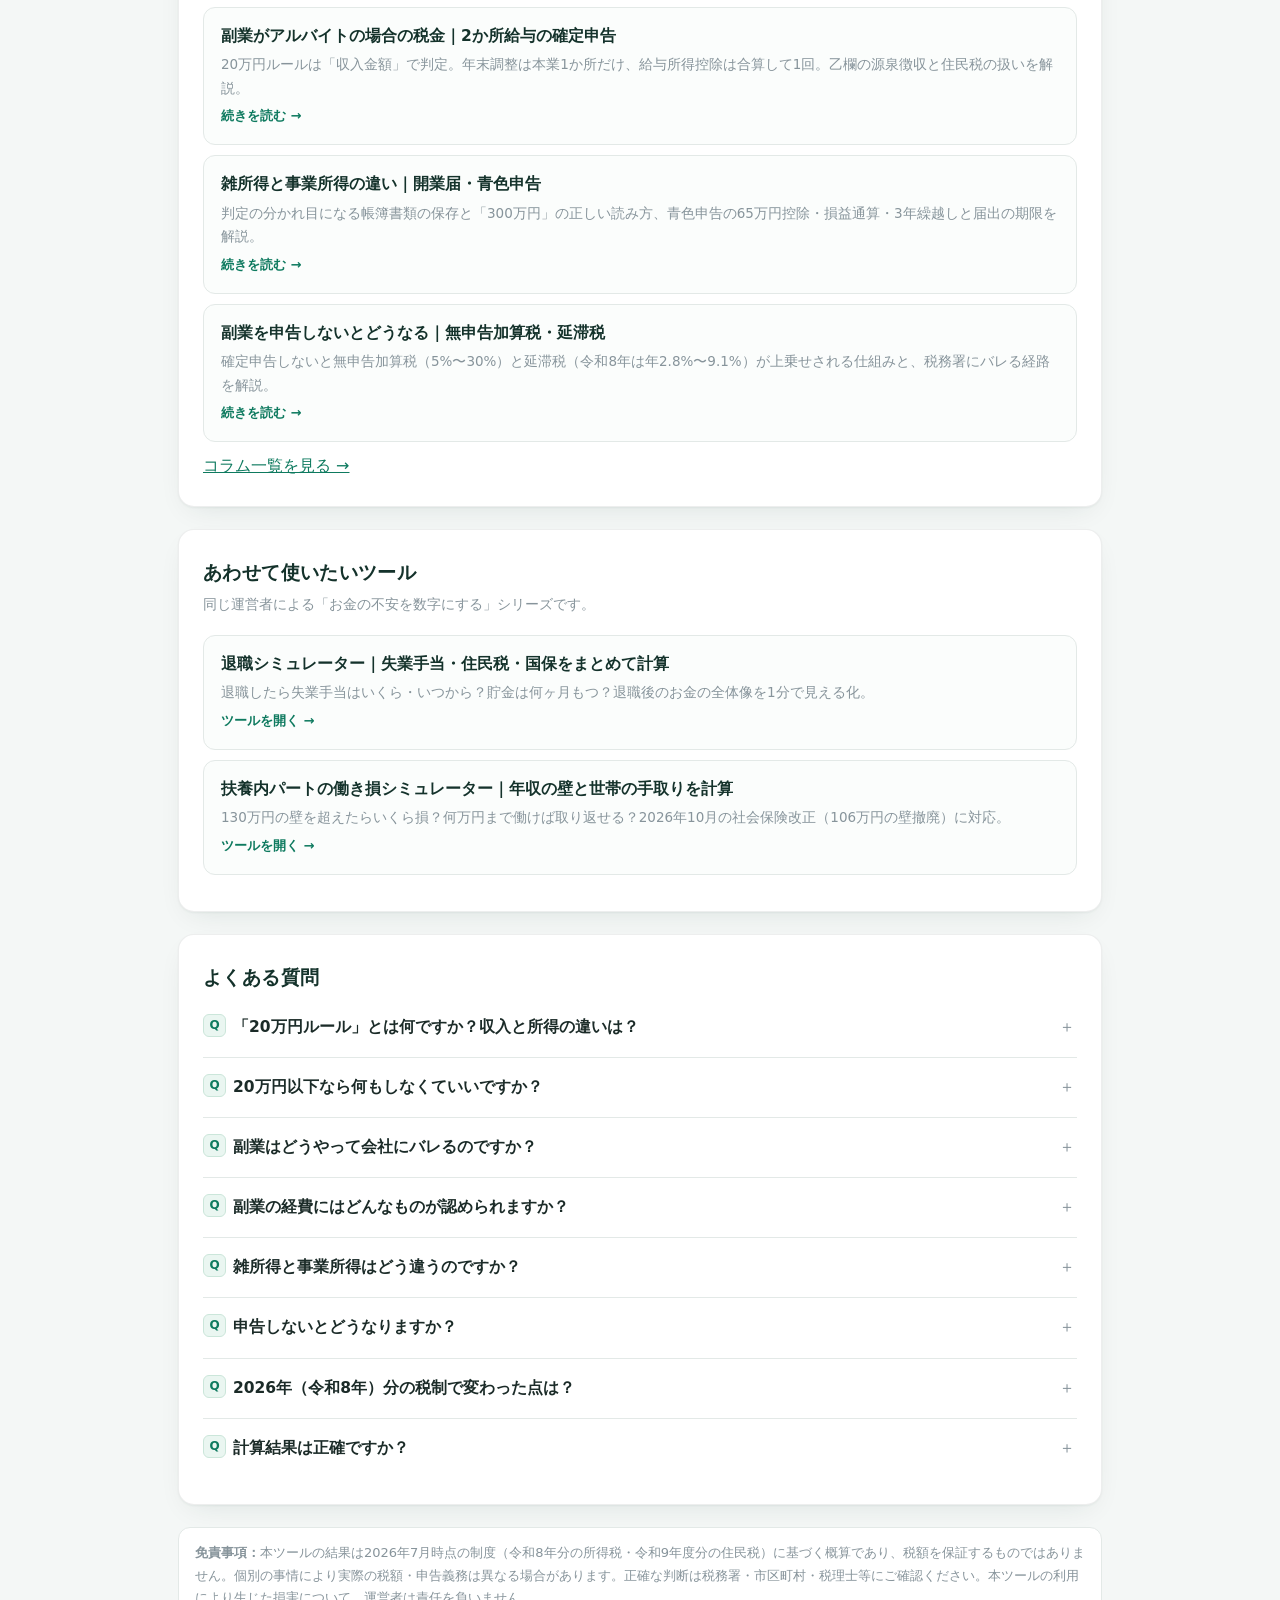
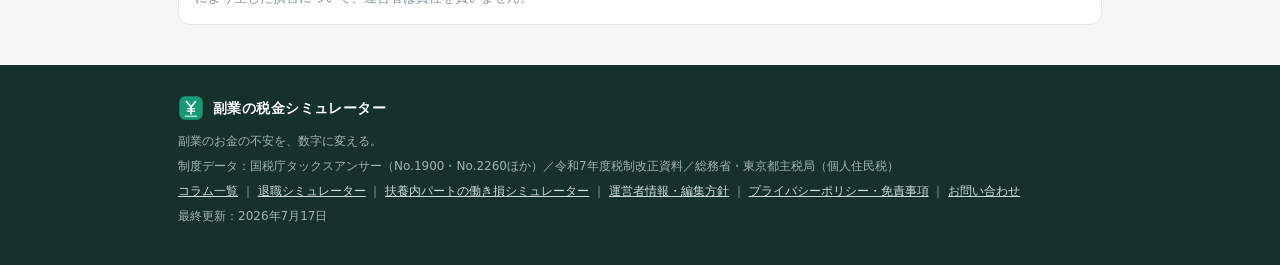
==== commit 872eb65d: "新規記事：副業がアルバイトの場合の税金——2か所給与の年末調整と確定申告 副業が給与（アルバイト・パート）の場合の税金を解説する記事を追加。  - 20万円ルールは経費も給与所得控除も引かない「収入金" ====
--- a/index.html
+++ b/index.html
@@ -571,6 +571,11 @@
     <p class="sub">シミュレーションの前後に読んでおきたい、副業の税金の基礎知識です。</p>
     <div class="article-list" id="columnList">
       <!-- 新しい記事カードはこのリストの先頭に追加する -->
+      <a href="./articles/fukugyou-arubaito-2kasho-kyuuyo.html">
+        <div class="a-title">副業がアルバイトの場合の税金｜2か所給与の確定申告</div>
+        <div class="a-desc">20万円ルールは「収入金額」で判定。年末調整は本業1か所だけ、給与所得控除は合算して1回。乙欄の源泉徴収と住民税の扱いを解説。</div>
+        <span class="a-more">続きを読む →</span>
+      </a>
       <a href="./articles/zatsu-shotoku-to-jigyou-shotoku.html">
         <div class="a-title">雑所得と事業所得の違い｜開業届・青色申告</div>
         <div class="a-desc">判定の分かれ目になる帳簿書類の保存と「300万円」の正しい読み方、青色申告の65万円控除・損益通算・3年繰越しと届出の期限を解説。</div>
@@ -579,11 +584,6 @@
       <a href="./articles/fukugyou-mushinkoku-risk.html">
         <div class="a-title">副業を申告しないとどうなる｜無申告加算税・延滞税</div>
         <div class="a-desc">確定申告しないと無申告加算税（5%〜30%）と延滞税（令和8年は年2.8%〜9.1%）が上乗せされる仕組みと、税務署にバレる経路を解説。</div>
-        <span class="a-more">続きを読む →</span>
-      </a>
-      <a href="./articles/juuminzei-shinkoku-yarikata.html">
-        <div class="a-title">副業の住民税申告のやり方｜20万円以下でも必要な手続き</div>
-        <div class="a-desc">確定申告をしない人に必要な住民税申告。申告が必要な人の条件、令和8年度の期限（2026年3月16日）、「自分で納付」の選び方を解説。</div>
         <span class="a-more">続きを読む →</span>
       </a>
     </div>
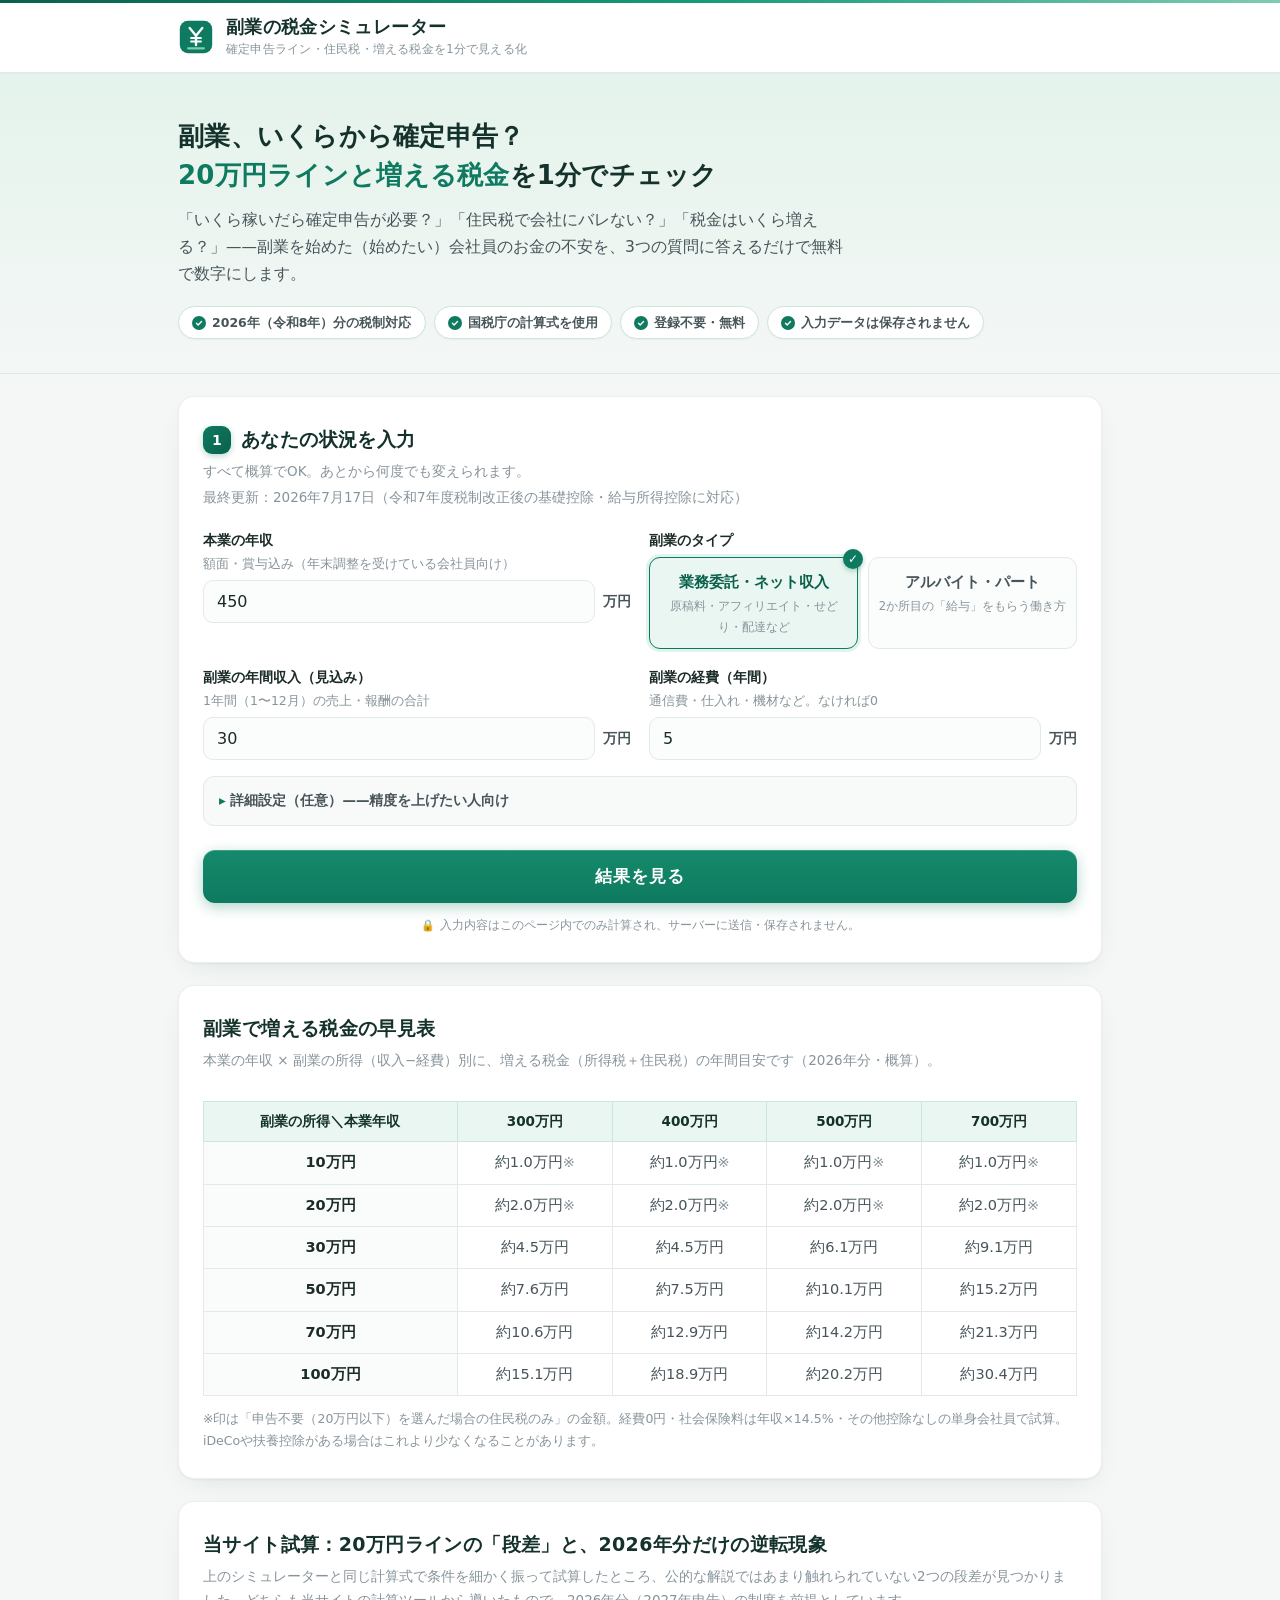
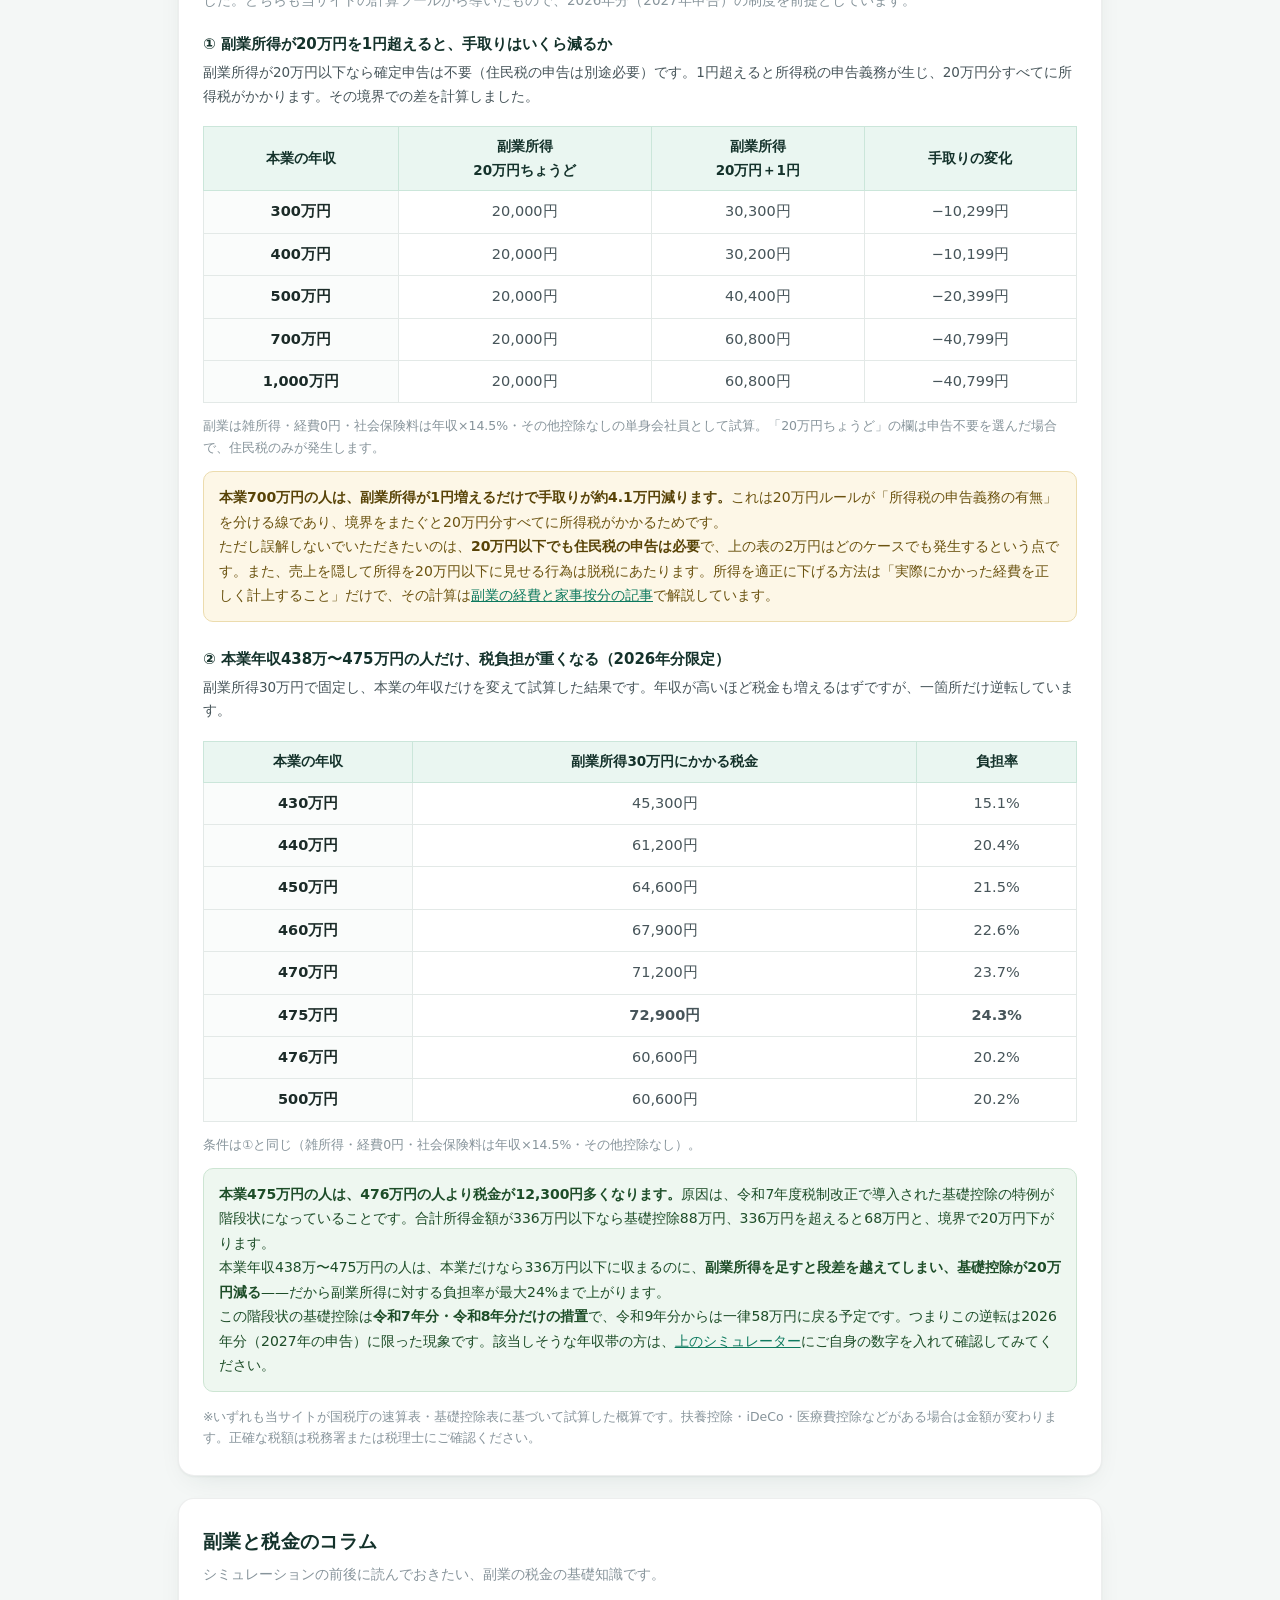
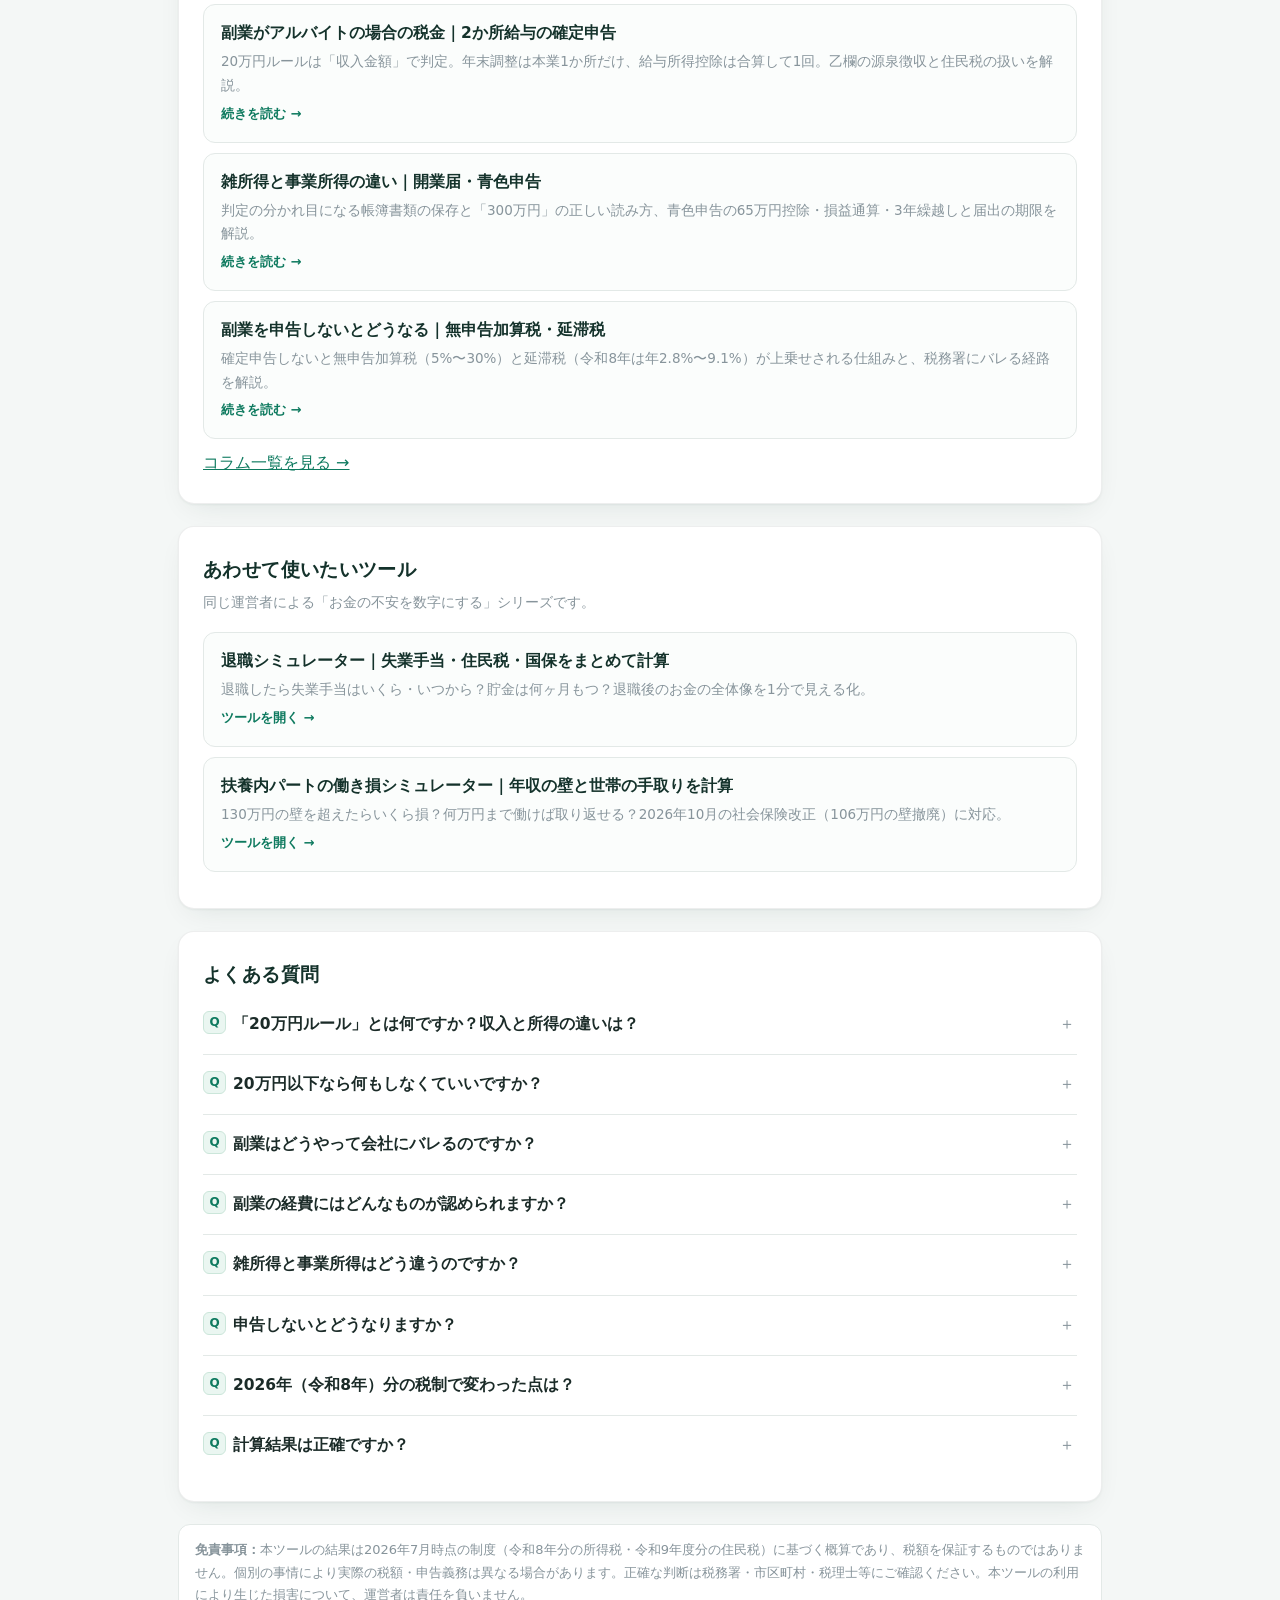
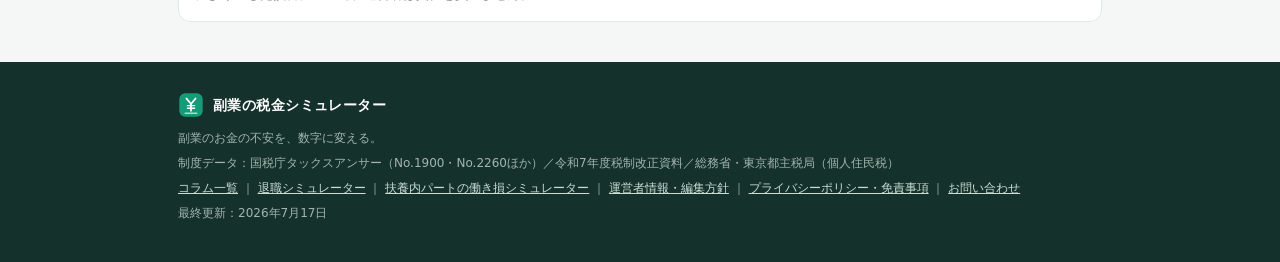
==== commit 066db4d5: "独自試算データを追加（20万円ラインの段差・2026年分限定の逆転現象） - 副業所得20万円を1円超えたときの手取り減（本業700万円で40,799円）を本業年収別に試算 - 本業年収438〜475" ====
--- a/index.html
+++ b/index.html
@@ -345,6 +345,11 @@
   table.quick td:first-child{font-weight:700;color:var(--ink);background:#fafcfb;}
   .quick-note{font-size:12.5px;color:var(--muted);margin-top:8px;}
   .quick-wrap{overflow-x:auto;}
+  /* 数値が折り返さないよう最小幅を確保し、狭い画面では横スクロールさせる */
+  table.quick.wide{min-width:560px;}
+  table.quick.wide th,table.quick.wide td{white-space:nowrap;}
+  .scroll-hint{display:none;font-size:11.5px;color:var(--muted);margin-top:5px;}
+  @media(max-width:620px){.scroll-hint{display:block;}}
 
   /* ===== 関連ツール ===== */
   .article-list a{
@@ -565,6 +570,54 @@
     <p class="quick-note">※印は「申告不要（20万円以下）を選んだ場合の住民税のみ」の金額。経費0円・社会保険料は年収×14.5%・その他控除なしの単身会社員で試算。iDeCoや扶養控除がある場合はこれより少なくなることがあります。</p>
   </section>
 
+  <section class="card">
+    <h2>当サイト試算：20万円ラインの「段差」と、2026年分だけの逆転現象</h2>
+    <p class="sub">上のシミュレーターと同じ計算式で条件を細かく振って試算したところ、公的な解説ではあまり触れられていない2つの段差が見つかりました。どちらも当サイトの計算ツールから導いたもので、2026年分（2027年申告）の制度を前提としています。</p>
+
+    <h3 style="font-size:15px;color:var(--navy);margin:10px 0 4px;">① 副業所得が20万円を1円超えると、手取りはいくら減るか</h3>
+    <p style="font-size:13.5px;color:var(--ink-2);margin:4px 0 8px;">副業所得が20万円以下なら確定申告は不要（住民税の申告は別途必要）です。1円超えると所得税の申告義務が生じ、20万円分すべてに所得税がかかります。その境界での差を計算しました。</p>
+    <div class="quick-wrap">
+      <table class="quick wide">
+        <tr><th>本業の年収</th><th>副業所得<br>20万円ちょうど</th><th>副業所得<br>20万円＋1円</th><th>手取りの変化</th></tr>
+        <tr><td>300万円</td><td>20,000円</td><td>30,300円</td><td>−10,299円</td></tr>
+        <tr><td>400万円</td><td>20,000円</td><td>30,200円</td><td>−10,199円</td></tr>
+        <tr><td>500万円</td><td>20,000円</td><td>40,400円</td><td>−20,399円</td></tr>
+        <tr><td>700万円</td><td>20,000円</td><td>60,800円</td><td>−40,799円</td></tr>
+        <tr><td>1,000万円</td><td>20,000円</td><td>60,800円</td><td>−40,799円</td></tr>
+      </table>
+    </div>
+    <p class="scroll-hint">← 表は横にスクロールできます</p>
+    <p class="quick-note">副業は雑所得・経費0円・社会保険料は年収×14.5%・その他控除なしの単身会社員として試算。「20万円ちょうど」の欄は申告不要を選んだ場合で、住民税のみが発生します。</p>
+    <div class="alert" style="margin-top:12px;">
+      <strong>本業700万円の人は、副業所得が1円増えるだけで手取りが約4.1万円減ります。</strong>これは20万円ルールが「所得税の申告義務の有無」を分ける線であり、境界をまたぐと20万円分すべてに所得税がかかるためです。<br>
+      ただし誤解しないでいただきたいのは、<strong>20万円以下でも住民税の申告は必要</strong>で、上の表の2万円はどのケースでも発生するという点です。また、売上を隠して所得を20万円以下に見せる行為は脱税にあたります。所得を適正に下げる方法は「実際にかかった経費を正しく計上すること」だけで、その計算は<a href="./articles/fukugyou-keihi-kaji-anbun.html">副業の経費と家事按分の記事</a>で解説しています。
+    </div>
+
+    <h3 style="font-size:15px;color:var(--navy);margin:24px 0 4px;">② 本業年収438万〜475万円の人だけ、税負担が重くなる（2026年分限定）</h3>
+    <p style="font-size:13.5px;color:var(--ink-2);margin:4px 0 8px;">副業所得30万円で固定し、本業の年収だけを変えて試算した結果です。年収が高いほど税金も増えるはずですが、一箇所だけ逆転しています。</p>
+    <div class="quick-wrap">
+      <table class="quick wide">
+        <tr><th>本業の年収</th><th>副業所得30万円にかかる税金</th><th>負担率</th></tr>
+        <tr><td>430万円</td><td>45,300円</td><td>15.1%</td></tr>
+        <tr><td>440万円</td><td>61,200円</td><td>20.4%</td></tr>
+        <tr><td>450万円</td><td>64,600円</td><td>21.5%</td></tr>
+        <tr><td>460万円</td><td>67,900円</td><td>22.6%</td></tr>
+        <tr><td>470万円</td><td>71,200円</td><td>23.7%</td></tr>
+        <tr><td><strong>475万円</strong></td><td><strong>72,900円</strong></td><td><strong>24.3%</strong></td></tr>
+        <tr><td>476万円</td><td>60,600円</td><td>20.2%</td></tr>
+        <tr><td>500万円</td><td>60,600円</td><td>20.2%</td></tr>
+      </table>
+    </div>
+    <p class="scroll-hint">← 表は横にスクロールできます</p>
+    <p class="quick-note">条件は①と同じ（雑所得・経費0円・社会保険料は年収×14.5%・その他控除なし）。</p>
+    <div class="goodnote" style="margin-top:12px;">
+      <strong>本業475万円の人は、476万円の人より税金が12,300円多くなります。</strong>原因は、令和7年度税制改正で導入された基礎控除の特例が階段状になっていることです。合計所得金額が336万円以下なら基礎控除88万円、336万円を超えると68万円と、境界で20万円下がります。<br>
+      本業年収438万〜475万円の人は、本業だけなら336万円以下に収まるのに、<strong>副業所得を足すと段差を越えてしまい、基礎控除が20万円減る</strong>——だから副業所得に対する負担率が最大24%まで上がります。<br>
+      この階段状の基礎控除は<strong>令和7年分・令和8年分だけの措置</strong>で、令和9年分からは一律58万円に戻る予定です。つまりこの逆転は2026年分（2027年の申告）に限った現象です。該当しそうな年収帯の方は、<a href="#" onclick="document.querySelector('.hero-band').scrollIntoView({behavior:'smooth'});return false;">上のシミュレーター</a>にご自身の数字を入れて確認してみてください。
+    </div>
+    <p class="quick-note" style="margin-top:14px;">※いずれも当サイトが国税庁の速算表・基礎控除表に基づいて試算した概算です。扶養控除・iDeCo・医療費控除などがある場合は金額が変わります。正確な税額は税務署または税理士にご確認ください。</p>
+  </section>
+
   <!-- コラム欄：最初の記事公開時に style="display:none" を外す。カードは最新3件まで（古いものから削除）、全記事は articles/ に載せる -->
   <section class="card" id="columns">
     <h2>副業と税金のコラム</h2>
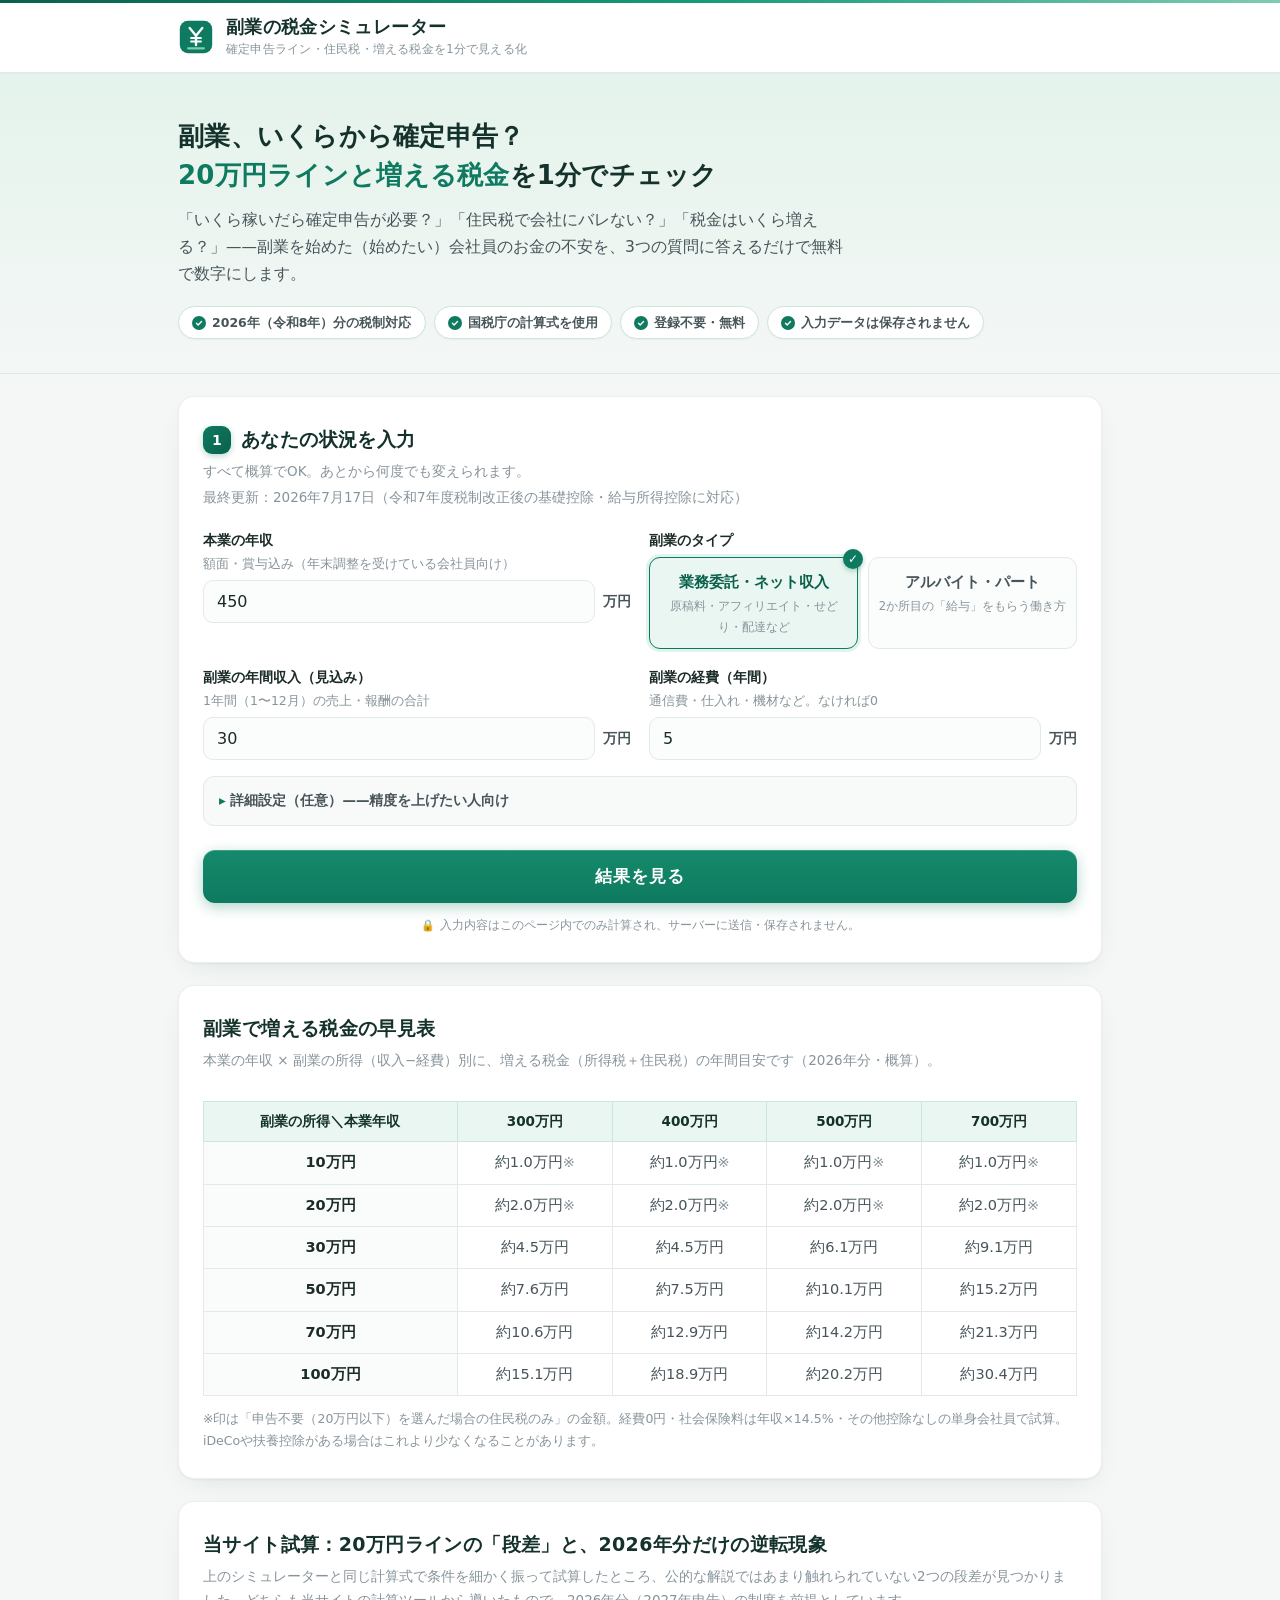
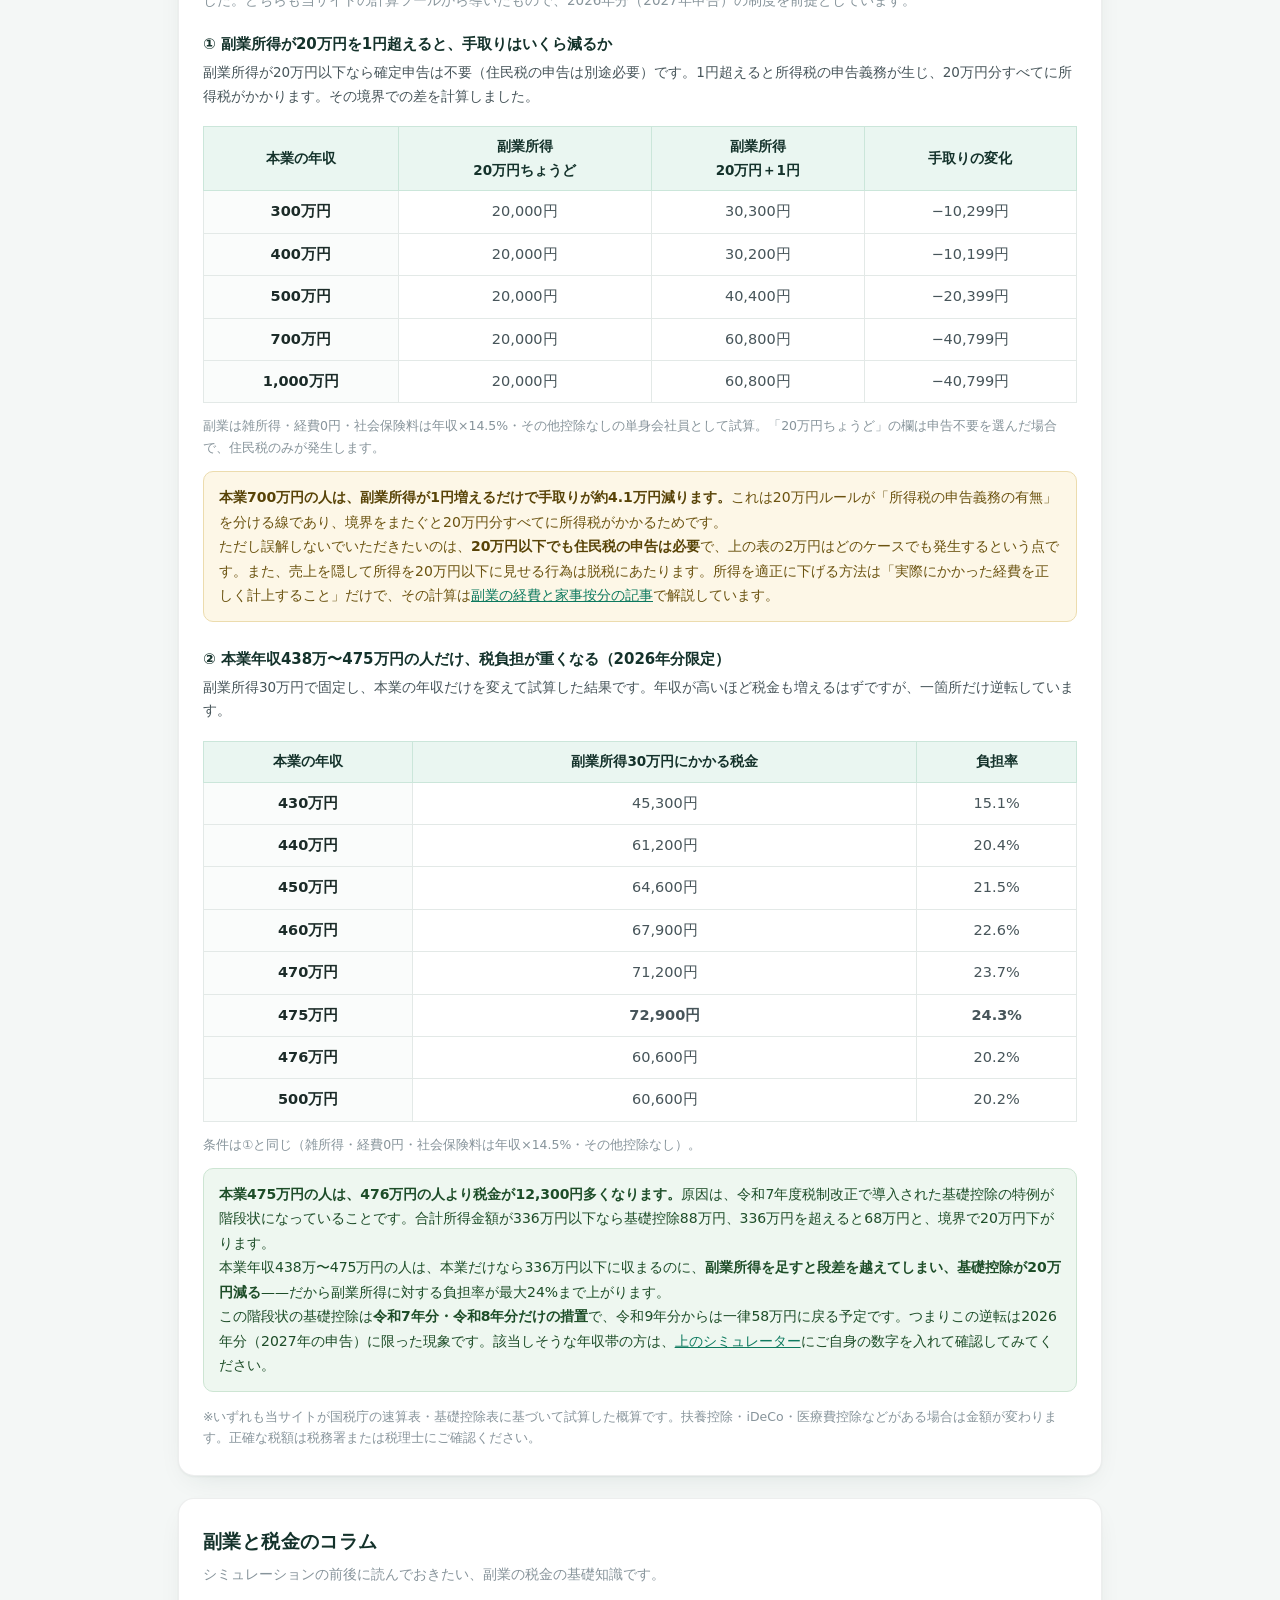
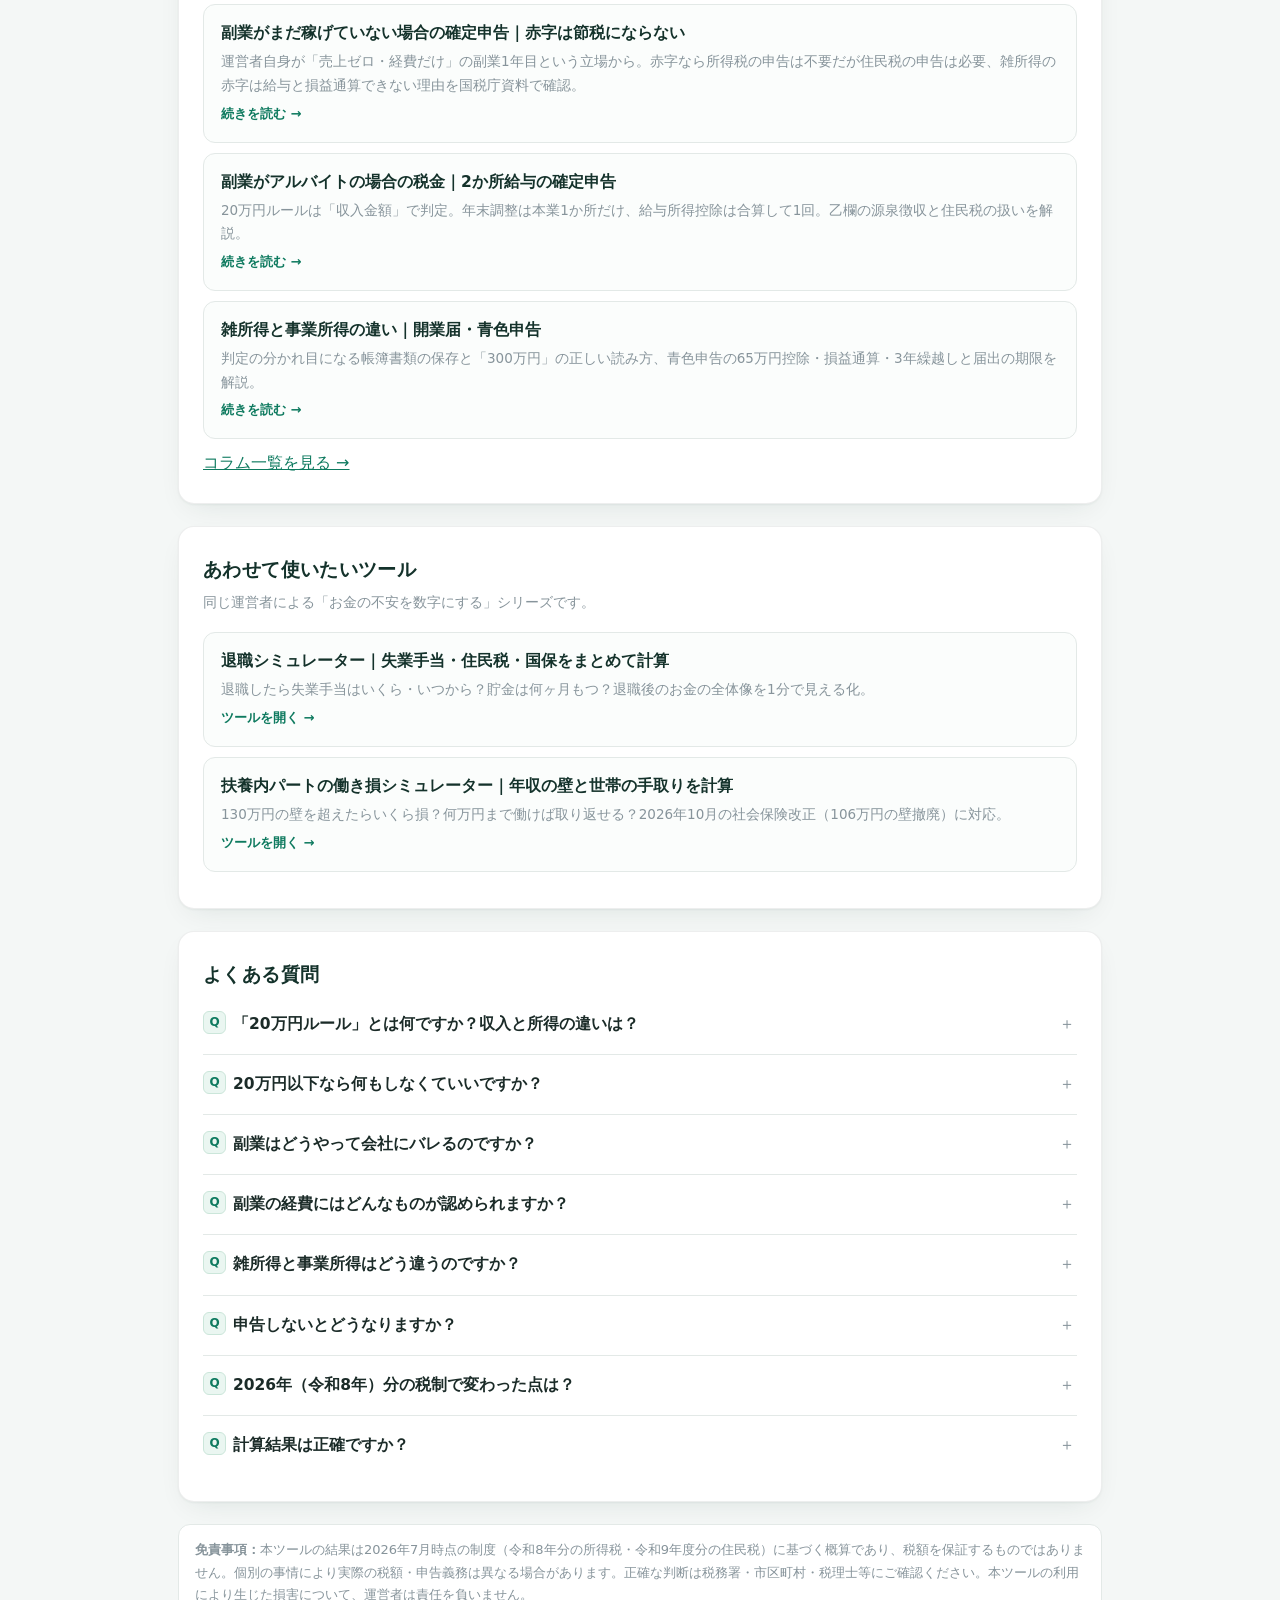
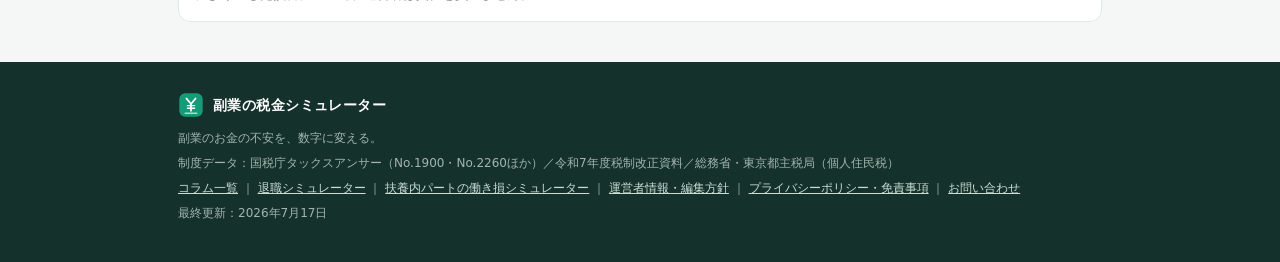
==== commit 549bfd73: "運営者の実体験に基づく記事を追加：まだ稼げていない副業の確定申告 - 「売上ゼロ・経費だけの副業1年目」という運営者自身の立場から執筆 - 雑所得の赤字は損益通算できない（国税庁No.2250の明記を" ====
--- a/index.html
+++ b/index.html
@@ -624,6 +624,11 @@
     <p class="sub">シミュレーションの前後に読んでおきたい、副業の税金の基礎知識です。</p>
     <div class="article-list" id="columnList">
       <!-- 新しい記事カードはこのリストの先頭に追加する -->
+      <a href="./articles/mada-kasegetenai-shinkoku.html">
+        <div class="a-title">副業がまだ稼げていない場合の確定申告｜赤字は節税にならない</div>
+        <div class="a-desc">運営者自身が「売上ゼロ・経費だけ」の副業1年目という立場から。赤字なら所得税の申告は不要だが住民税の申告は必要、雑所得の赤字は給与と損益通算できない理由を国税庁資料で確認。</div>
+        <span class="a-more">続きを読む →</span>
+      </a>
       <a href="./articles/fukugyou-arubaito-2kasho-kyuuyo.html">
         <div class="a-title">副業がアルバイトの場合の税金｜2か所給与の確定申告</div>
         <div class="a-desc">20万円ルールは「収入金額」で判定。年末調整は本業1か所だけ、給与所得控除は合算して1回。乙欄の源泉徴収と住民税の扱いを解説。</div>
@@ -632,11 +637,6 @@
       <a href="./articles/zatsu-shotoku-to-jigyou-shotoku.html">
         <div class="a-title">雑所得と事業所得の違い｜開業届・青色申告</div>
         <div class="a-desc">判定の分かれ目になる帳簿書類の保存と「300万円」の正しい読み方、青色申告の65万円控除・損益通算・3年繰越しと届出の期限を解説。</div>
-        <span class="a-more">続きを読む →</span>
-      </a>
-      <a href="./articles/fukugyou-mushinkoku-risk.html">
-        <div class="a-title">副業を申告しないとどうなる｜無申告加算税・延滞税</div>
-        <div class="a-desc">確定申告しないと無申告加算税（5%〜30%）と延滞税（令和8年は年2.8%〜9.1%）が上乗せされる仕組みと、税務署にバレる経路を解説。</div>
         <span class="a-more">続きを読む →</span>
       </a>
     </div>
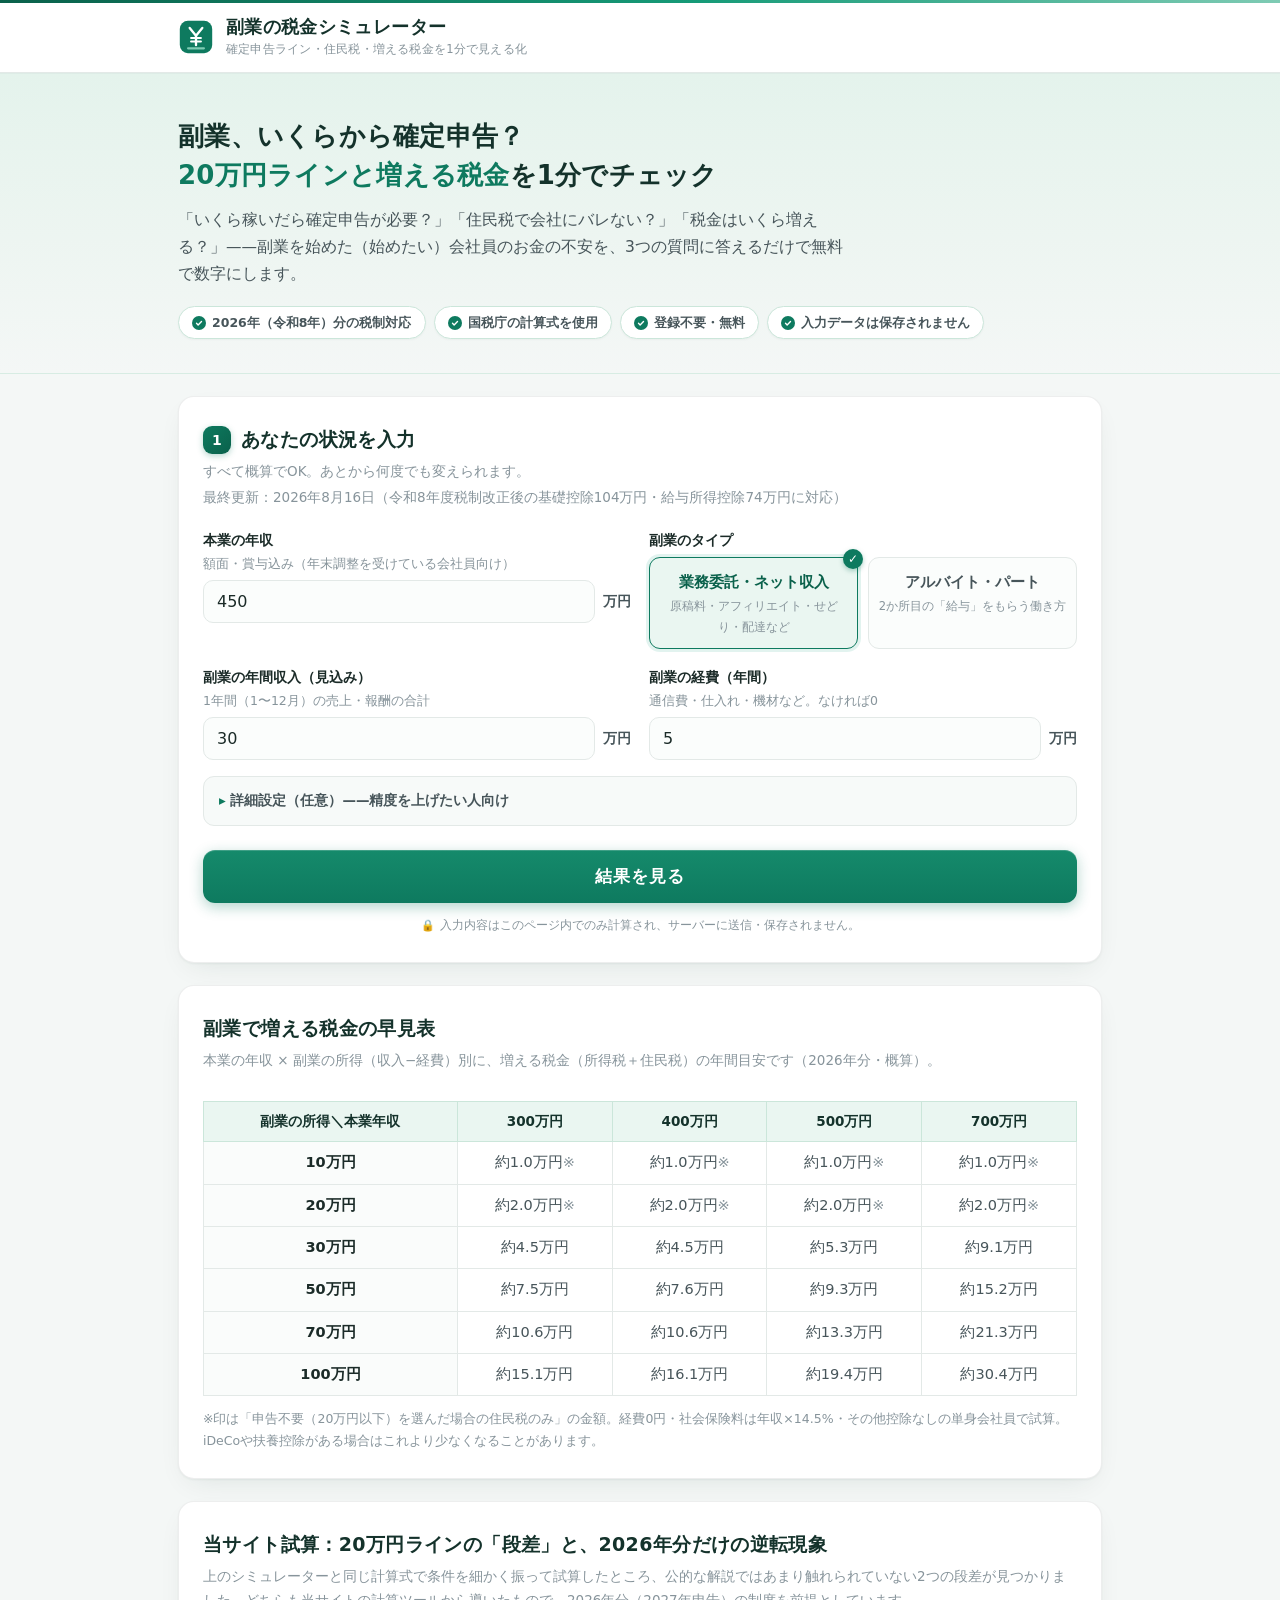
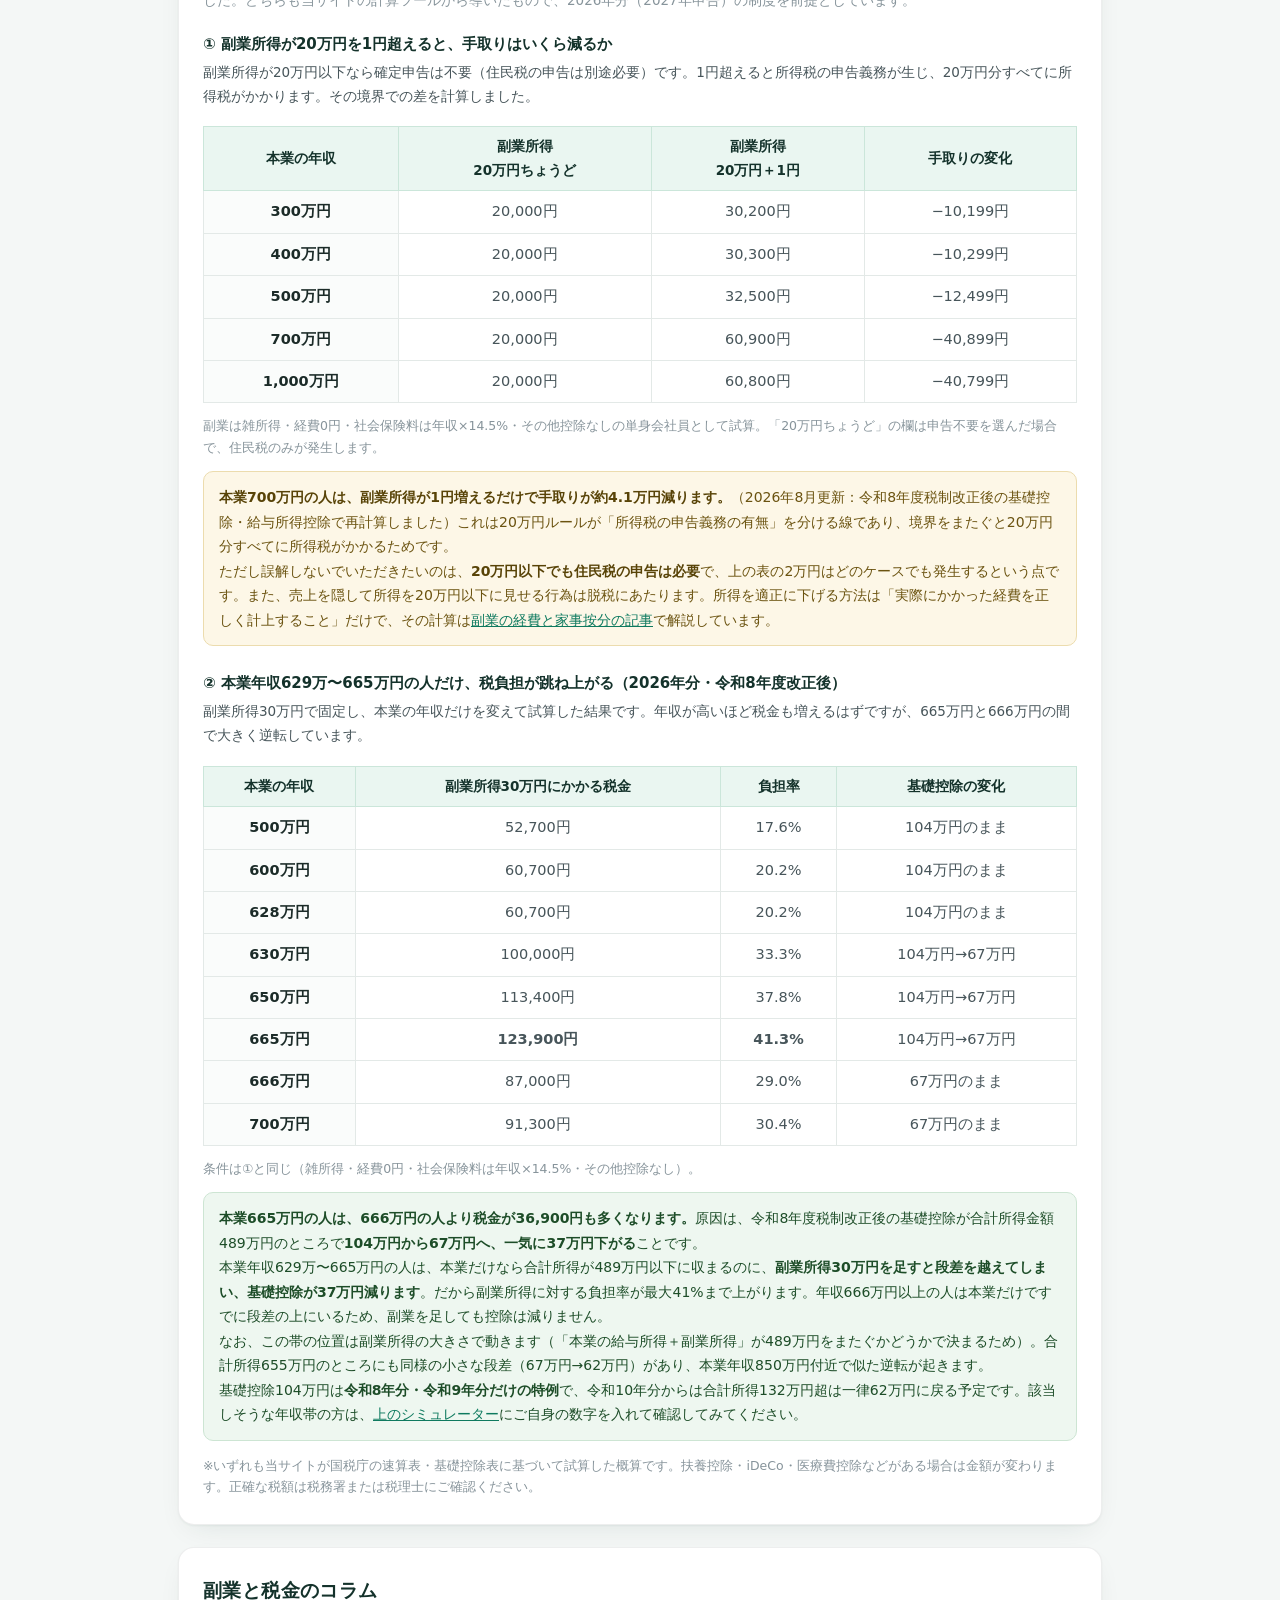
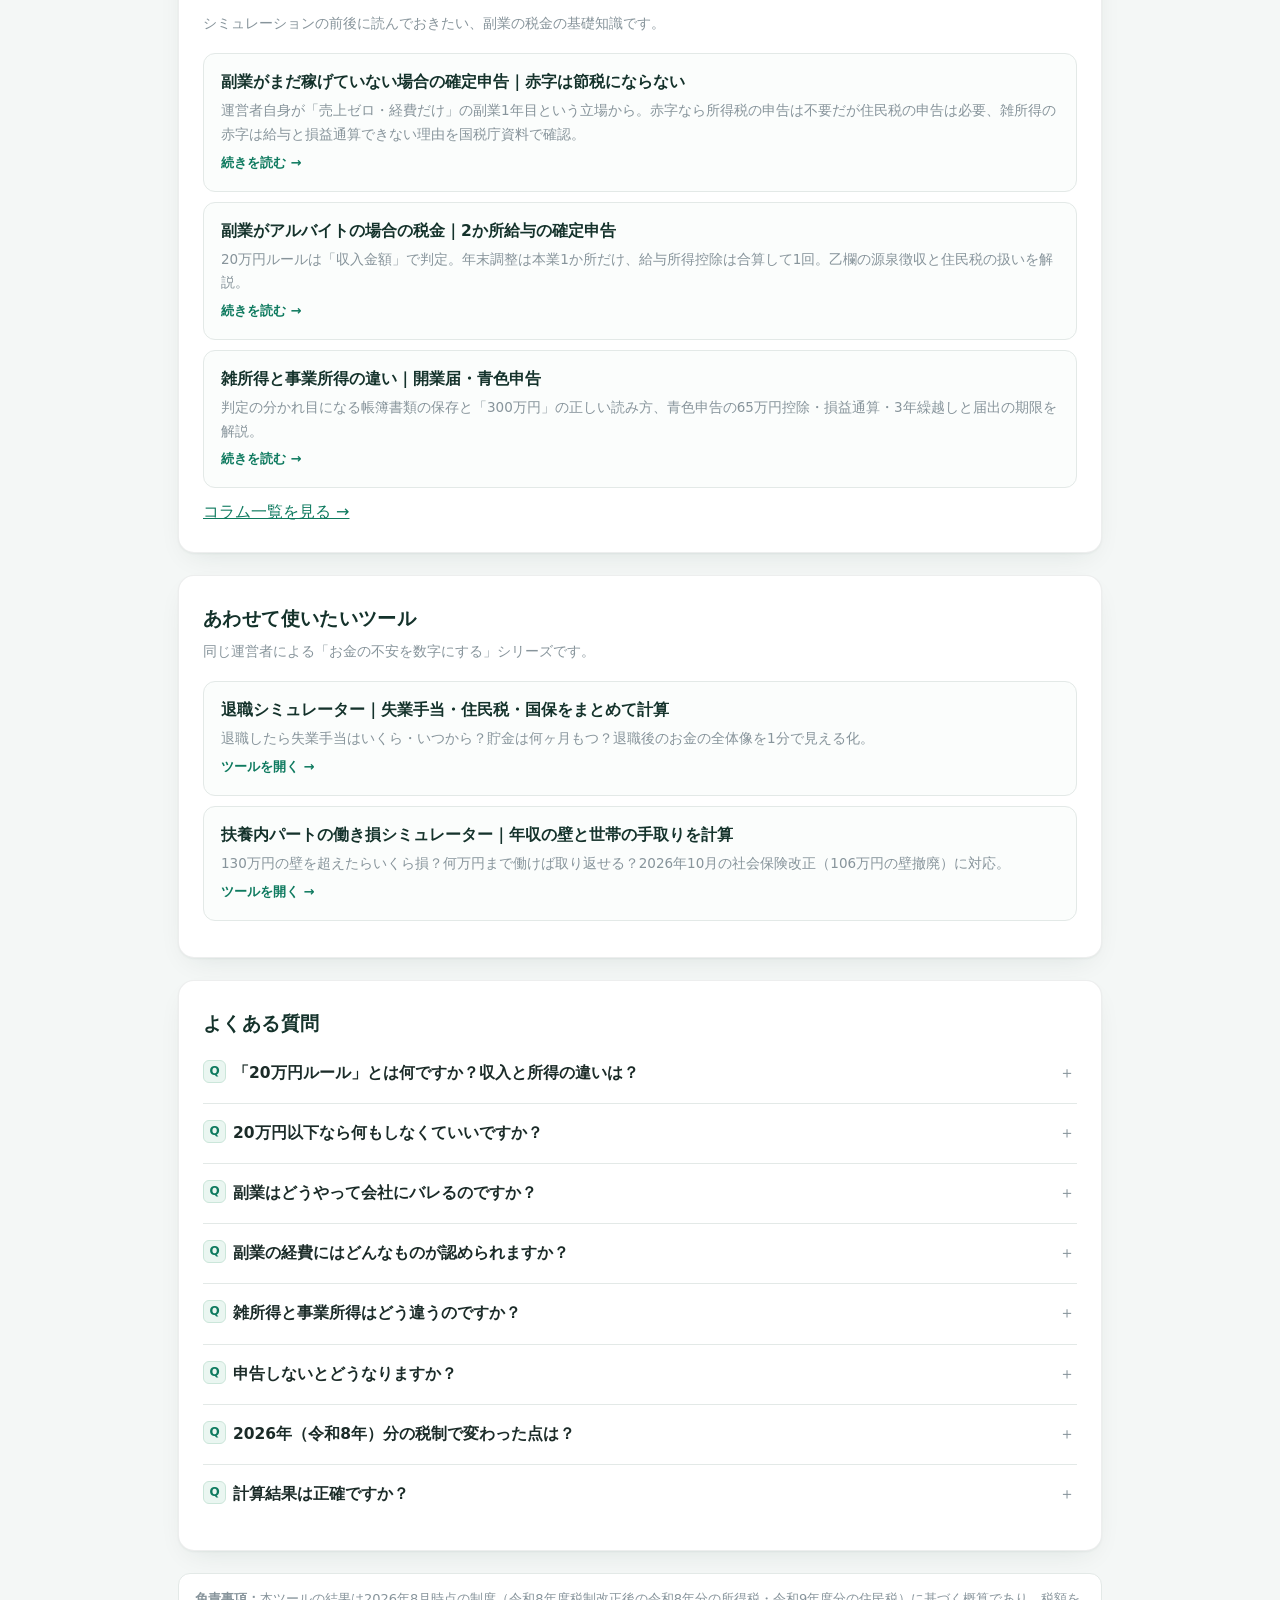
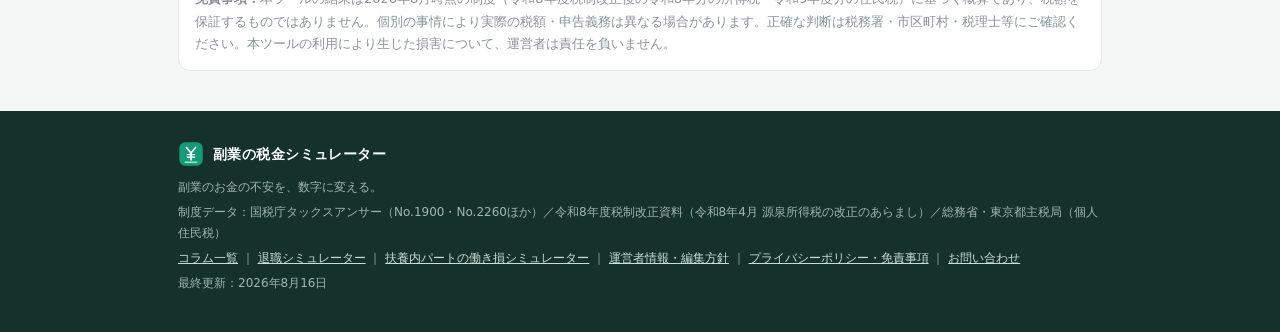
==== commit 8c0119c2: "修正：令和8年度税制改正に対応（基礎控除104万円・給与所得控除74万円） 令和8年度税制改正（令和7年12月26日閣議決定・令和8年12月1日施行）が令和8年分 以後の所得税に適用されるため、サイト" ====
--- a/index.html
+++ b/index.html
@@ -17,7 +17,7 @@
 <script async src="https://pagead2.googlesyndication.com/pagead/js/adsbygoogle.js?client=ca-pub-9132302948928758" crossorigin="anonymous"></script>
 <meta name="google-site-verification" content="DunBZd6oN5OOZQ6dy9LXV31ImspJUU5poFryVpcuweo">
 <title>副業の確定申告ライン計算ツール｜20万円ルール・住民税・増える税金を1分でチェック【2026年版】</title>
-<meta name="description" content="副業はいくら稼いだら確定申告が必要？20万円ルールの判定、住民税で会社にバレないための手順、副業で増える所得税・住民税の金額を無料でシミュレーション。2026年（令和8年）分の税制（基礎控除95万円・給与所得控除65万円）に対応。">
+<meta name="description" content="副業はいくら稼いだら確定申告が必要？20万円ルールの判定、住民税で会社にバレないための手順、副業で増える所得税・住民税の金額を無料でシミュレーション。2026年（令和8年）分の税制（令和8年度税制改正後の基礎控除104万円・給与所得控除74万円）に対応。">
 <link rel="canonical" href="https://fukugyou-sim.com/">
 <meta property="og:url" content="https://fukugyou-sim.com/">
 <meta property="og:image" content="https://fukugyou-sim.com/ogp.png">
@@ -77,7 +77,7 @@
     "本業年収×副業所得別の税額早見表"
   ],
   "creator": {"@type": "Person", "name": "副業の税金シミュレーター運営者"},
-  "dateModified": "2026-07-17"
+  "dateModified": "2026-08-16"
 }
 </script>
 <style>
@@ -459,7 +459,7 @@
 
   <section class="card">
     <h2><span class="num">1</span>あなたの状況を入力</h2>
-    <p class="sub">すべて概算でOK。あとから何度でも変えられます。<span style="display:block;margin-top:2px;">最終更新：2026年7月17日（令和7年度税制改正後の基礎控除・給与所得控除に対応）</span></p>
+    <p class="sub">すべて概算でOK。あとから何度でも変えられます。<span style="display:block;margin-top:2px;">最終更新：2026年8月16日（令和8年度税制改正後の基礎控除104万円・給与所得控除74万円に対応）</span></p>
     <form id="form" onsubmit="return false;">
       <div class="grid">
         <div class="field">
@@ -533,12 +533,12 @@
       <div class="bk-legend" id="bkLegend"></div>
       <p class="bk-note" id="bkNote"></p>
       <details class="basis">
-        <summary>計算の前提と制度の根拠（2026年7月時点）</summary>
+        <summary>計算の前提と制度の根拠（2026年8月時点）</summary>
         <ul>
           <li>20万円ルール：国税庁タックスアンサーNo.1900「給与所得者で確定申告が必要な人」。給与・退職所得以外の所得合計が20万円超で申告が必要（副業が給与の場合は年末調整されない給与の「収入金額」で判定）。</li>
           <li>所得税：国税庁タックスアンサーNo.2260の速算表（5〜45%）＋復興特別所得税2.1%。課税所得は千円未満切捨て、税額は百円未満切捨て。</li>
-          <li>基礎控除：令和7年度税制改正後の令和8年分の額（合計所得132万円以下95万円／336万円以下88万円／489万円以下68万円／655万円以下63万円／2,350万円以下58万円など）。</li>
-          <li>給与所得控除：令和7年分以降の表（最低保障65万円）。収入660万円未満は法定の別表第五ではなく計算式による概算です（差は最大でも千円程度）。</li>
+          <li>基礎控除：<strong>令和8年度税制改正後</strong>の令和8年分の額（合計所得489万円以下104万円／655万円以下67万円／2,350万円以下62万円。2,350万円超は改正なし）。国税庁「令和8年4月 源泉所得税の改正のあらまし」による。</li>
+          <li>給与所得控除：令和8年度税制改正後の表（<strong>最低保障74万円</strong>。給与収入220万円以下は一律74万円、220万円超は改正なし）。収入660万円未満は法定の別表第五ではなく計算式による概算です（差は最大でも千円程度）。</li>
           <li>住民税：所得割10%（基礎控除43万円・調整控除2,500円）で概算。均等割・森林環境税は副業の有無で変わらないため増加分には含みません。</li>
           <li>社会保険料：未入力の場合は本業年収×14.5%で概算。業務委託・ネット収入型の副業では社会保険料は増えません。</li>
           <li>2026年（令和8年）中の副業所得を、2027年2月16日〜3月15日に申告する前提です。住民税の増加分は2027年6月以降の請求に反映されます。</li>
@@ -579,41 +579,42 @@
     <div class="quick-wrap">
       <table class="quick wide">
         <tr><th>本業の年収</th><th>副業所得<br>20万円ちょうど</th><th>副業所得<br>20万円＋1円</th><th>手取りの変化</th></tr>
-        <tr><td>300万円</td><td>20,000円</td><td>30,300円</td><td>−10,299円</td></tr>
-        <tr><td>400万円</td><td>20,000円</td><td>30,200円</td><td>−10,199円</td></tr>
-        <tr><td>500万円</td><td>20,000円</td><td>40,400円</td><td>−20,399円</td></tr>
-        <tr><td>700万円</td><td>20,000円</td><td>60,800円</td><td>−40,799円</td></tr>
+        <tr><td>300万円</td><td>20,000円</td><td>30,200円</td><td>−10,199円</td></tr>
+        <tr><td>400万円</td><td>20,000円</td><td>30,300円</td><td>−10,299円</td></tr>
+        <tr><td>500万円</td><td>20,000円</td><td>32,500円</td><td>−12,499円</td></tr>
+        <tr><td>700万円</td><td>20,000円</td><td>60,900円</td><td>−40,899円</td></tr>
         <tr><td>1,000万円</td><td>20,000円</td><td>60,800円</td><td>−40,799円</td></tr>
       </table>
     </div>
     <p class="scroll-hint">← 表は横にスクロールできます</p>
     <p class="quick-note">副業は雑所得・経費0円・社会保険料は年収×14.5%・その他控除なしの単身会社員として試算。「20万円ちょうど」の欄は申告不要を選んだ場合で、住民税のみが発生します。</p>
     <div class="alert" style="margin-top:12px;">
-      <strong>本業700万円の人は、副業所得が1円増えるだけで手取りが約4.1万円減ります。</strong>これは20万円ルールが「所得税の申告義務の有無」を分ける線であり、境界をまたぐと20万円分すべてに所得税がかかるためです。<br>
+      <strong>本業700万円の人は、副業所得が1円増えるだけで手取りが約4.1万円減ります。</strong>（2026年8月更新：令和8年度税制改正後の基礎控除・給与所得控除で再計算しました）これは20万円ルールが「所得税の申告義務の有無」を分ける線であり、境界をまたぐと20万円分すべてに所得税がかかるためです。<br>
       ただし誤解しないでいただきたいのは、<strong>20万円以下でも住民税の申告は必要</strong>で、上の表の2万円はどのケースでも発生するという点です。また、売上を隠して所得を20万円以下に見せる行為は脱税にあたります。所得を適正に下げる方法は「実際にかかった経費を正しく計上すること」だけで、その計算は<a href="./articles/fukugyou-keihi-kaji-anbun.html">副業の経費と家事按分の記事</a>で解説しています。
     </div>
 
-    <h3 style="font-size:15px;color:var(--navy);margin:24px 0 4px;">② 本業年収438万〜475万円の人だけ、税負担が重くなる（2026年分限定）</h3>
-    <p style="font-size:13.5px;color:var(--ink-2);margin:4px 0 8px;">副業所得30万円で固定し、本業の年収だけを変えて試算した結果です。年収が高いほど税金も増えるはずですが、一箇所だけ逆転しています。</p>
+    <h3 style="font-size:15px;color:var(--navy);margin:24px 0 4px;">② 本業年収629万〜665万円の人だけ、税負担が跳ね上がる（2026年分・令和8年度改正後）</h3>
+    <p style="font-size:13.5px;color:var(--ink-2);margin:4px 0 8px;">副業所得30万円で固定し、本業の年収だけを変えて試算した結果です。年収が高いほど税金も増えるはずですが、665万円と666万円の間で大きく逆転しています。</p>
     <div class="quick-wrap">
       <table class="quick wide">
-        <tr><th>本業の年収</th><th>副業所得30万円にかかる税金</th><th>負担率</th></tr>
-        <tr><td>430万円</td><td>45,300円</td><td>15.1%</td></tr>
-        <tr><td>440万円</td><td>61,200円</td><td>20.4%</td></tr>
-        <tr><td>450万円</td><td>64,600円</td><td>21.5%</td></tr>
-        <tr><td>460万円</td><td>67,900円</td><td>22.6%</td></tr>
-        <tr><td>470万円</td><td>71,200円</td><td>23.7%</td></tr>
-        <tr><td><strong>475万円</strong></td><td><strong>72,900円</strong></td><td><strong>24.3%</strong></td></tr>
-        <tr><td>476万円</td><td>60,600円</td><td>20.2%</td></tr>
-        <tr><td>500万円</td><td>60,600円</td><td>20.2%</td></tr>
+        <tr><th>本業の年収</th><th>副業所得30万円にかかる税金</th><th>負担率</th><th>基礎控除の変化</th></tr>
+        <tr><td>500万円</td><td>52,700円</td><td>17.6%</td><td>104万円のまま</td></tr>
+        <tr><td>600万円</td><td>60,700円</td><td>20.2%</td><td>104万円のまま</td></tr>
+        <tr><td>628万円</td><td>60,700円</td><td>20.2%</td><td>104万円のまま</td></tr>
+        <tr><td>630万円</td><td>100,000円</td><td>33.3%</td><td>104万円→67万円</td></tr>
+        <tr><td>650万円</td><td>113,400円</td><td>37.8%</td><td>104万円→67万円</td></tr>
+        <tr><td><strong>665万円</strong></td><td><strong>123,900円</strong></td><td><strong>41.3%</strong></td><td>104万円→67万円</td></tr>
+        <tr><td>666万円</td><td>87,000円</td><td>29.0%</td><td>67万円のまま</td></tr>
+        <tr><td>700万円</td><td>91,300円</td><td>30.4%</td><td>67万円のまま</td></tr>
       </table>
     </div>
     <p class="scroll-hint">← 表は横にスクロールできます</p>
     <p class="quick-note">条件は①と同じ（雑所得・経費0円・社会保険料は年収×14.5%・その他控除なし）。</p>
     <div class="goodnote" style="margin-top:12px;">
-      <strong>本業475万円の人は、476万円の人より税金が12,300円多くなります。</strong>原因は、令和7年度税制改正で導入された基礎控除の特例が階段状になっていることです。合計所得金額が336万円以下なら基礎控除88万円、336万円を超えると68万円と、境界で20万円下がります。<br>
-      本業年収438万〜475万円の人は、本業だけなら336万円以下に収まるのに、<strong>副業所得を足すと段差を越えてしまい、基礎控除が20万円減る</strong>——だから副業所得に対する負担率が最大24%まで上がります。<br>
-      この階段状の基礎控除は<strong>令和7年分・令和8年分だけの措置</strong>で、令和9年分からは一律58万円に戻る予定です。つまりこの逆転は2026年分（2027年の申告）に限った現象です。該当しそうな年収帯の方は、<a href="#" onclick="document.querySelector('.hero-band').scrollIntoView({behavior:'smooth'});return false;">上のシミュレーター</a>にご自身の数字を入れて確認してみてください。
+      <strong>本業665万円の人は、666万円の人より税金が36,900円も多くなります。</strong>原因は、令和8年度税制改正後の基礎控除が合計所得金額489万円のところで<strong>104万円から67万円へ、一気に37万円下がる</strong>ことです。<br>
+      本業年収629万〜665万円の人は、本業だけなら合計所得が489万円以下に収まるのに、<strong>副業所得30万円を足すと段差を越えてしまい、基礎控除が37万円減ります</strong>。だから副業所得に対する負担率が最大41%まで上がります。年収666万円以上の人は本業だけですでに段差の上にいるため、副業を足しても控除は減りません。<br>
+      なお、この帯の位置は副業所得の大きさで動きます（「本業の給与所得＋副業所得」が489万円をまたぐかどうかで決まるため）。合計所得655万円のところにも同様の小さな段差（67万円→62万円）があり、本業年収850万円付近で似た逆転が起きます。<br>
+      基礎控除104万円は<strong>令和8年分・令和9年分だけの特例</strong>で、令和10年分からは合計所得132万円超は一律62万円に戻る予定です。該当しそうな年収帯の方は、<a href="#" onclick="document.querySelector('.hero-band').scrollIntoView({behavior:'smooth'});return false;">上のシミュレーター</a>にご自身の数字を入れて確認してみてください。
     </div>
     <p class="quick-note" style="margin-top:14px;">※いずれも当サイトが国税庁の速算表・基礎控除表に基づいて試算した概算です。扶養控除・iDeCo・医療費控除などがある場合は金額が変わります。正確な税額は税務署または税理士にご確認ください。</p>
   </section>
@@ -688,7 +689,7 @@
     </details>
     <details>
       <summary>2026年（令和8年）分の税制で変わった点は？</summary>
-      <div class="a">令和7年度税制改正で、基礎控除が所得に応じて58万〜95万円（改正前は一律48万円）に、給与所得控除の最低保障が65万円（同55万円）に引き上げられました。このツールは改正後の令和8年分の数値で計算しています。なお基礎控除は合計所得の区分（132万／336万／489万／655万円）をまたぐと控除額が下がるため、副業所得で区分を超えると税金が所得の増分以上に増えることがあります。その場合は結果画面でお知らせします。</div>
+      <div class="a"><strong>2回の改正が続けて入っているので注意が必要です。</strong>令和7年度税制改正で基礎控除が一律48万円から所得に応じた額に、給与所得控除の最低保障が55万円から65万円になりました。さらに<strong>令和8年度税制改正（令和8年12月1日施行）で、令和8年分以後の基礎控除が最大104万円、給与所得控除の最低保障が74万円に引き上げられました</strong>。このツールは後者（最新）の令和8年分の数値で計算しています。なお基礎控除は合計所得489万円・655万円の区分をまたぐと控除額が下がる（104万円→67万円→62万円）ため、副業所得で区分を超えると税金が所得の増分以上に増えることがあります。その場合は結果画面でお知らせします。</div>
     </details>
     <details>
       <summary>計算結果は正確ですか？</summary>
@@ -697,7 +698,7 @@
   </section>
 
   <div class="disclaimer">
-    <strong>免責事項：</strong>本ツールの結果は2026年7月時点の制度（令和8年分の所得税・令和9年度分の住民税）に基づく概算であり、税額を保証するものではありません。個別の事情により実際の税額・申告義務は異なる場合があります。正確な判断は税務署・市区町村・税理士等にご確認ください。本ツールの利用により生じた損害について、運営者は責任を負いません。
+    <strong>免責事項：</strong>本ツールの結果は2026年8月時点の制度（令和8年度税制改正後の令和8年分の所得税・令和9年度分の住民税）に基づく概算であり、税額を保証するものではありません。個別の事情により実際の税額・申告義務は異なる場合があります。正確な判断は税務署・市区町村・税理士等にご確認ください。本ツールの利用により生じた損害について、運営者は責任を負いません。
   </div>
 
 </div>
@@ -715,9 +716,9 @@
       <b>副業の税金シミュレーター</b>
     </div>
     <p>副業のお金の不安を、数字に変える。</p>
-    <p>制度データ：国税庁タックスアンサー（No.1900・No.2260ほか）／令和7年度税制改正資料／総務省・東京都主税局（個人住民税）</p>
+    <p>制度データ：国税庁タックスアンサー（No.1900・No.2260ほか）／令和8年度税制改正資料（令和8年4月 源泉所得税の改正のあらまし）／総務省・東京都主税局（個人住民税）</p>
     <p><a href="./articles/">コラム一覧</a> ｜ <a href="https://taishoku-sim.com/" target="_blank" rel="noopener">退職シミュレーター</a> ｜ <a href="https://fuyou-sim.com/" target="_blank" rel="noopener">扶養内パートの働き損シミュレーター</a> ｜ <a href="./about.html">運営者情報・編集方針</a> ｜ <a href="./privacy.html">プライバシーポリシー・免責事項</a> ｜ <a href="https://forms.gle/fLUeUgyRsNNLhdzbA" target="_blank" rel="noopener">お問い合わせ</a></p>
-    <p>最終更新：2026年7月17日</p>
+    <p>最終更新：2026年8月16日</p>
   </div>
 </footer>
 
@@ -726,7 +727,7 @@
 
 /* ===== 制度定数（更新時はここだけ変える） ===== */
 const C = {
-  updated: "2026-07-17",
+  updated: "2026-08-16",
   taxYear: "2026年（令和8年）分",
   filingLine: 200000,          // 20万円ルール（国税庁 No.1900）
   reconstruction: 0.021,       // 復興特別所得税
@@ -741,13 +742,12 @@
     { max: 39999000, rate: 0.40, sub: 2796000 },
     { max: Infinity, rate: 0.45, sub: 4796000 },
   ],
-  // 基礎控除（令和7年度税制改正後・令和8年分）
+  // 基礎控除（令和8年度税制改正後・令和8年分／国税庁「令和8年4月 源泉所得税の改正のあらまし」）
+  // 合計所得489万円以下は一律104万円。2,350万円超は改正なし。
   basicDedTable: [
-    { max: 1320000,  d: 950000 },
-    { max: 3360000,  d: 880000 },
-    { max: 4890000,  d: 680000 },
-    { max: 6550000,  d: 630000 },
-    { max: 23500000, d: 580000 },
+    { max: 4890000,  d: 1040000 },
+    { max: 6550000,  d: 670000 },
+    { max: 23500000, d: 620000 },
     { max: 24000000, d: 480000 },
     { max: 24500000, d: 320000 },
     { max: 25000000, d: 160000 },
@@ -761,11 +761,19 @@
 
 /* ===== 計算ロジック ===== */
 
-// 給与所得（令和7年分以降の給与所得控除・最低保障65万円）
+// 給与所得（令和8年度税制改正後・令和8年分／給与所得控除の最低保障74万円）
 function salaryIncome(gross) {
   if (gross <= 0) return 0;
+  // 令和8・9年分の特例：収入691,000円以上2,200,000円未満は別表による（改正のあらまし(2)ハ）
+  if (gross >= 691000 && gross < 2200000) {
+    if (gross < 741000) return 0;
+    if (gross < 2191000) return Math.max(0, Math.round(gross - 740000));
+    if (gross < 2193000) return 1451000;
+    if (gross < 2196000) return 1453000;
+    return 1456000;
+  }
   let d;
-  if (gross <= 1900000) d = 650000;
+  if (gross <= 2200000) d = 740000;
   else if (gross <= 3600000) d = gross * 0.30 + 80000;
   else if (gross <= 6600000) d = gross * 0.20 + 440000;
   else if (gross <= 8500000) d = gross * 0.10 + 1100000;
@@ -900,7 +908,7 @@
     notes.push(`<div class="goodnote"><strong>20万円以下なので、申告不要を選べば所得税（${yen(r.dIT)}）はかからず、増えるのは住民税のみです。</strong>下の数字は申告不要を選んだ場合で計算しています。</div>`);
   }
   if (r.withSide.bd < r.base.bd) {
-    notes.push(`<div class="alert"><strong>基礎控除の区分をまたぎました。</strong>副業所得で合計所得が増えた結果、基礎控除が${man(r.base.bd)}→${man(r.withSide.bd)}に下がる区分に入ったため、税金が所得の増え方以上に増えています（令和7年度税制改正による所得区分制の影響）。</div>`);
+    notes.push(`<div class="alert"><strong>基礎控除の区分をまたぎました。</strong>副業所得で合計所得が増えた結果、基礎控除が${man(r.base.bd)}→${man(r.withSide.bd)}に下がる区分に入ったため、税金が所得の増え方以上に増えています（令和8年度税制改正後の所得区分制の影響）。</div>`);
   }
   $("taxNotes").innerHTML = notes.join("");
 
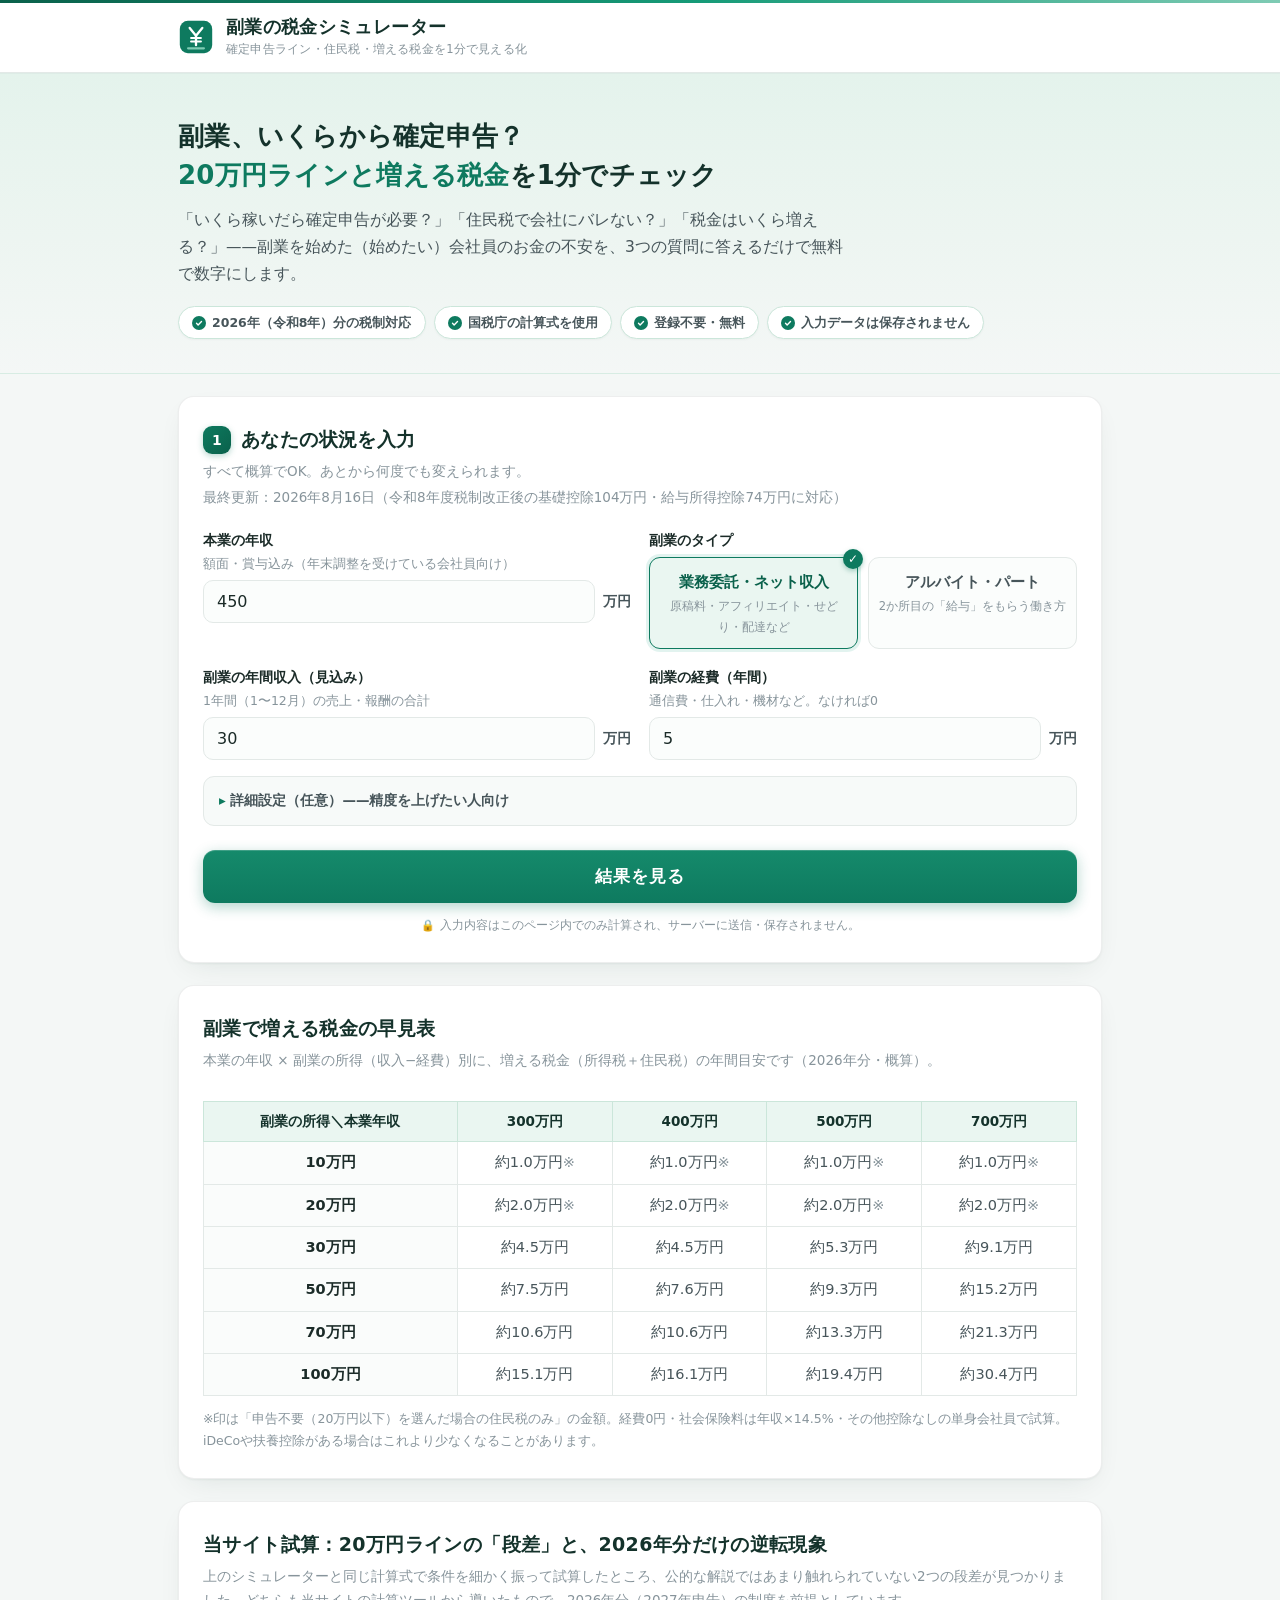
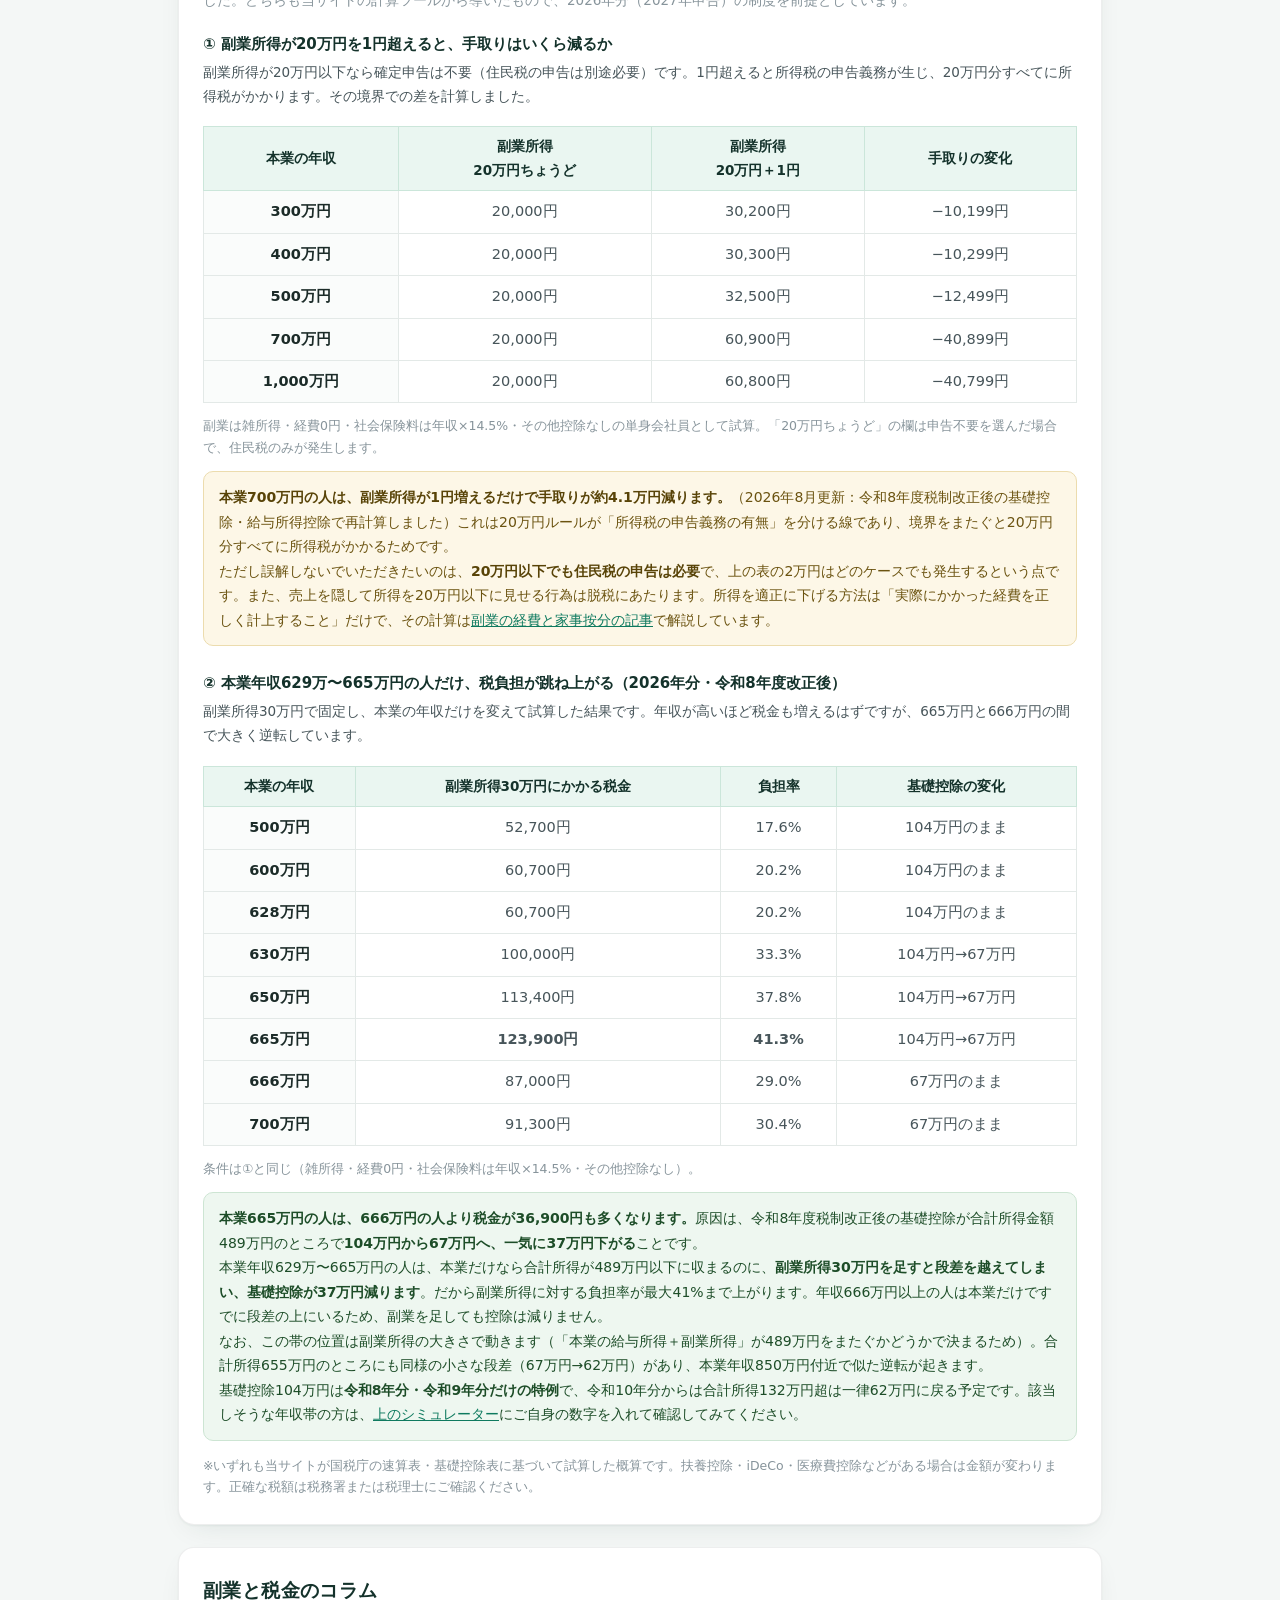
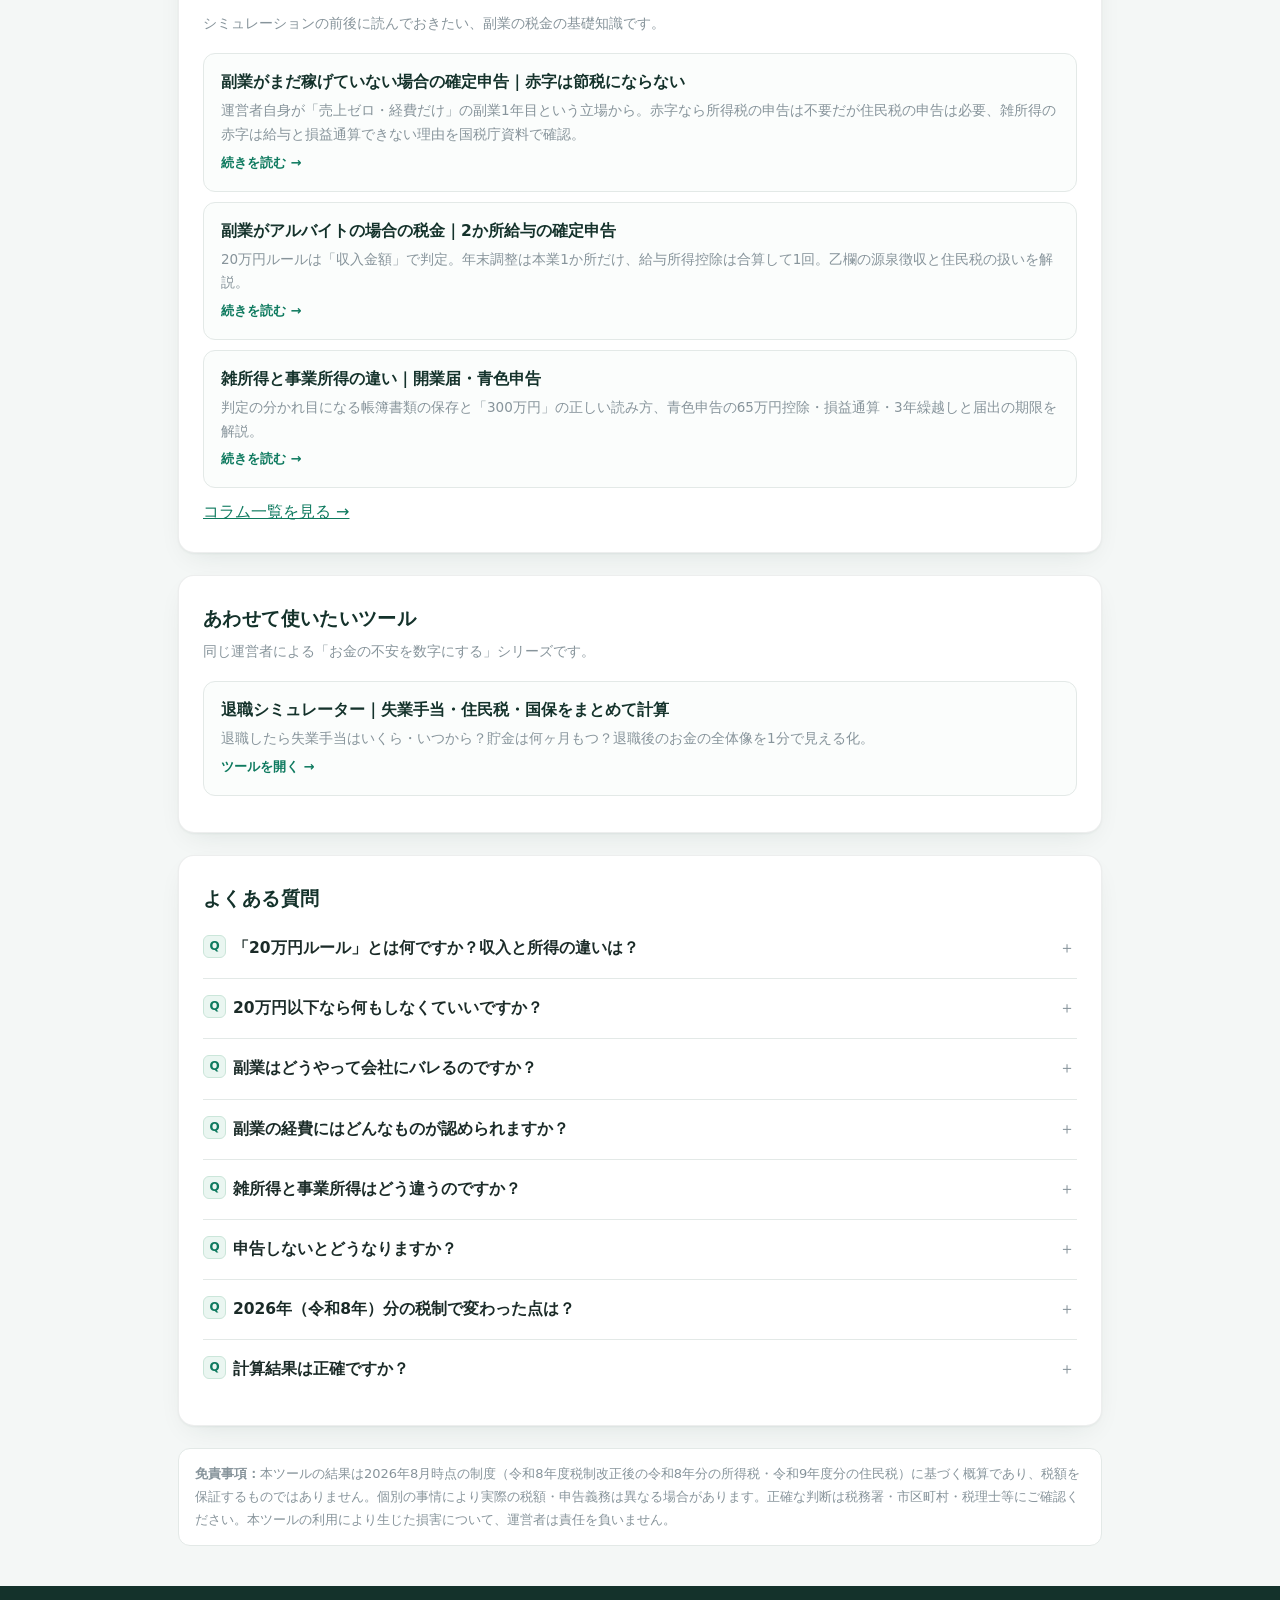
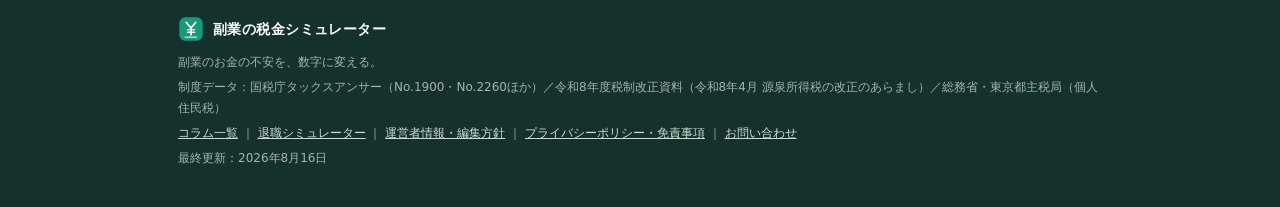
==== commit 2b4e8304: "扶養内パートシミュレーターへのリンクを削除 fuyou-sim.com の公開を停止するため、カードとフッターのリンクを削除。 同サイトは証明書の発行が完了しておらずHTTPSで開けない状態が続いてい" ====
--- a/index.html
+++ b/index.html
@@ -653,11 +653,6 @@
         <div class="a-desc">退職したら失業手当はいくら・いつから？貯金は何ヶ月もつ？退職後のお金の全体像を1分で見える化。</div>
         <span class="a-more">ツールを開く →</span>
       </a>
-      <a href="https://fuyou-sim.com/" target="_blank" rel="noopener">
-        <div class="a-title">扶養内パートの働き損シミュレーター｜年収の壁と世帯の手取りを計算</div>
-        <div class="a-desc">130万円の壁を超えたらいくら損？何万円まで働けば取り返せる？2026年10月の社会保険改正（106万円の壁撤廃）に対応。</div>
-        <span class="a-more">ツールを開く →</span>
-      </a>
     </div>
   </section>
 
@@ -717,7 +712,7 @@
     </div>
     <p>副業のお金の不安を、数字に変える。</p>
     <p>制度データ：国税庁タックスアンサー（No.1900・No.2260ほか）／令和8年度税制改正資料（令和8年4月 源泉所得税の改正のあらまし）／総務省・東京都主税局（個人住民税）</p>
-    <p><a href="./articles/">コラム一覧</a> ｜ <a href="https://taishoku-sim.com/" target="_blank" rel="noopener">退職シミュレーター</a> ｜ <a href="https://fuyou-sim.com/" target="_blank" rel="noopener">扶養内パートの働き損シミュレーター</a> ｜ <a href="./about.html">運営者情報・編集方針</a> ｜ <a href="./privacy.html">プライバシーポリシー・免責事項</a> ｜ <a href="https://forms.gle/fLUeUgyRsNNLhdzbA" target="_blank" rel="noopener">お問い合わせ</a></p>
+    <p><a href="./articles/">コラム一覧</a> ｜ <a href="https://taishoku-sim.com/" target="_blank" rel="noopener">退職シミュレーター</a> ｜ <a href="./about.html">運営者情報・編集方針</a> ｜ <a href="./privacy.html">プライバシーポリシー・免責事項</a> ｜ <a href="https://forms.gle/fLUeUgyRsNNLhdzbA" target="_blank" rel="noopener">お問い合わせ</a></p>
     <p>最終更新：2026年8月16日</p>
   </div>
 </footer>
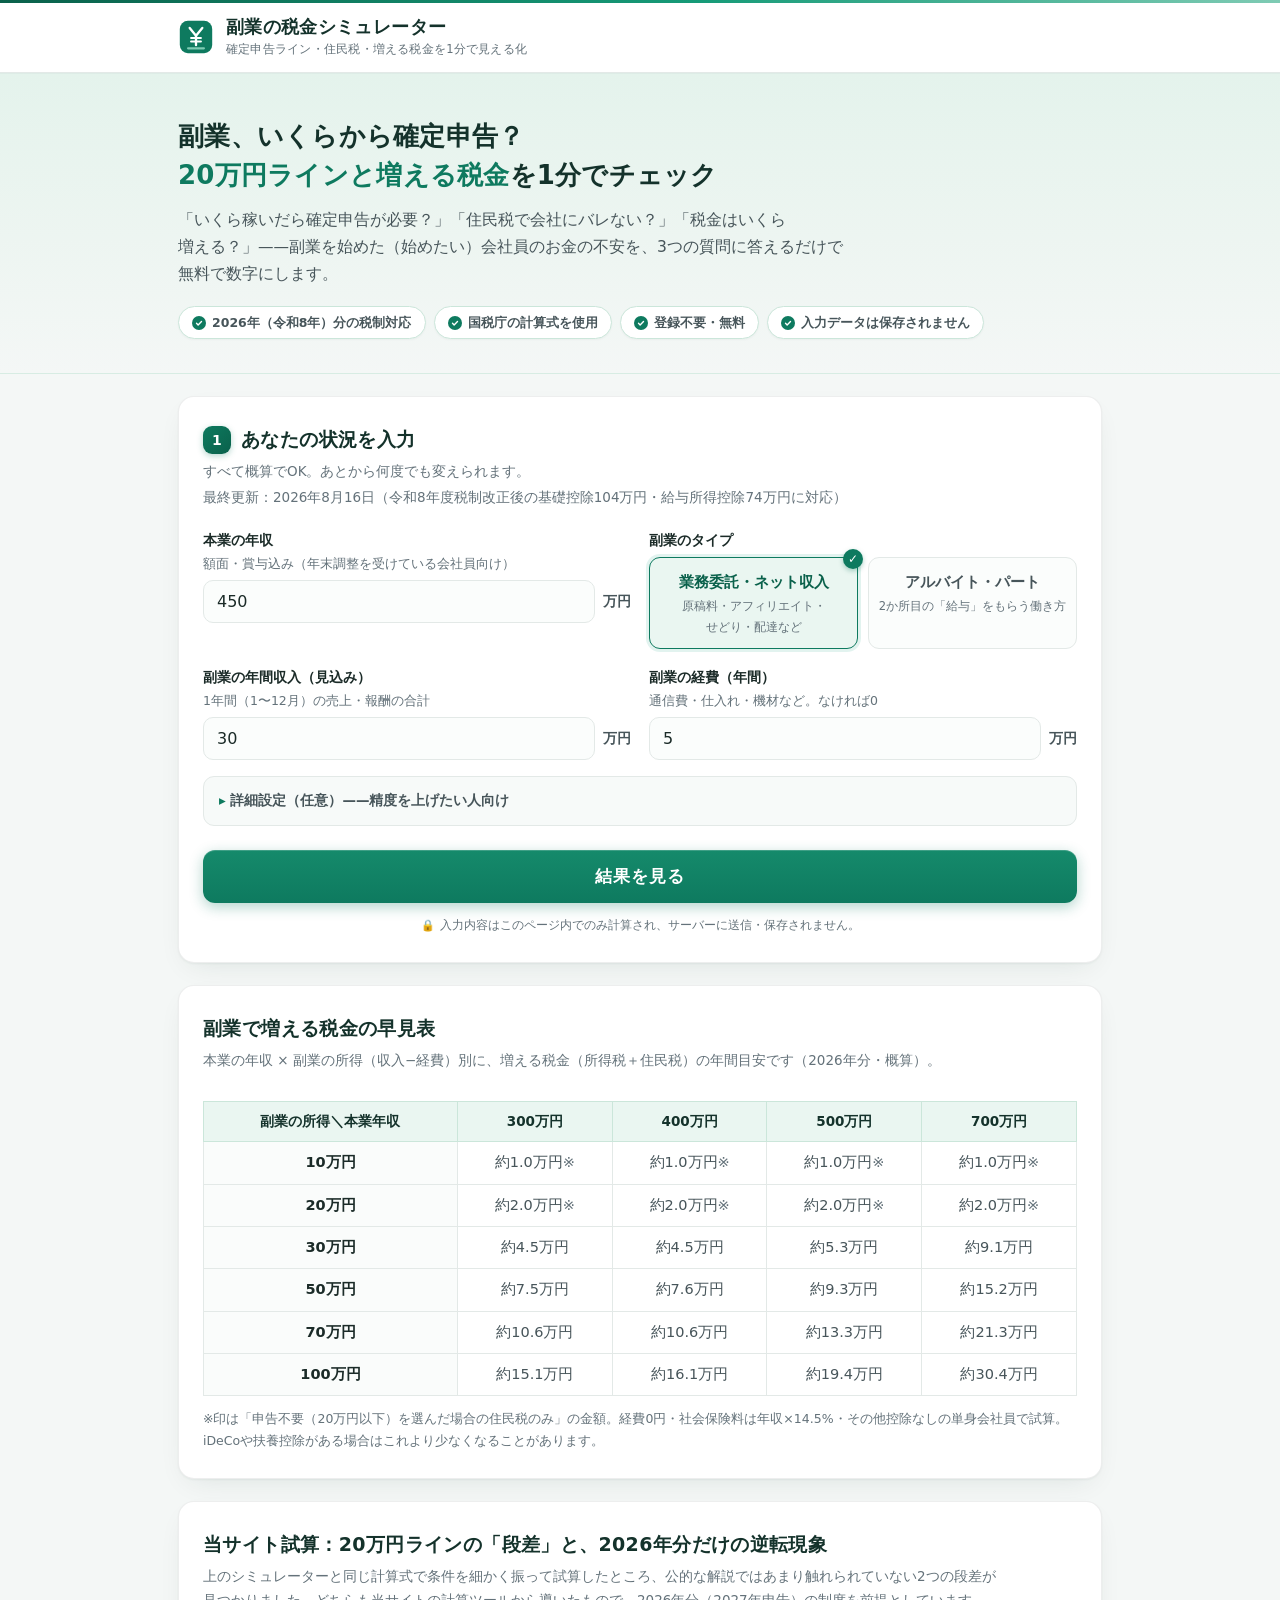
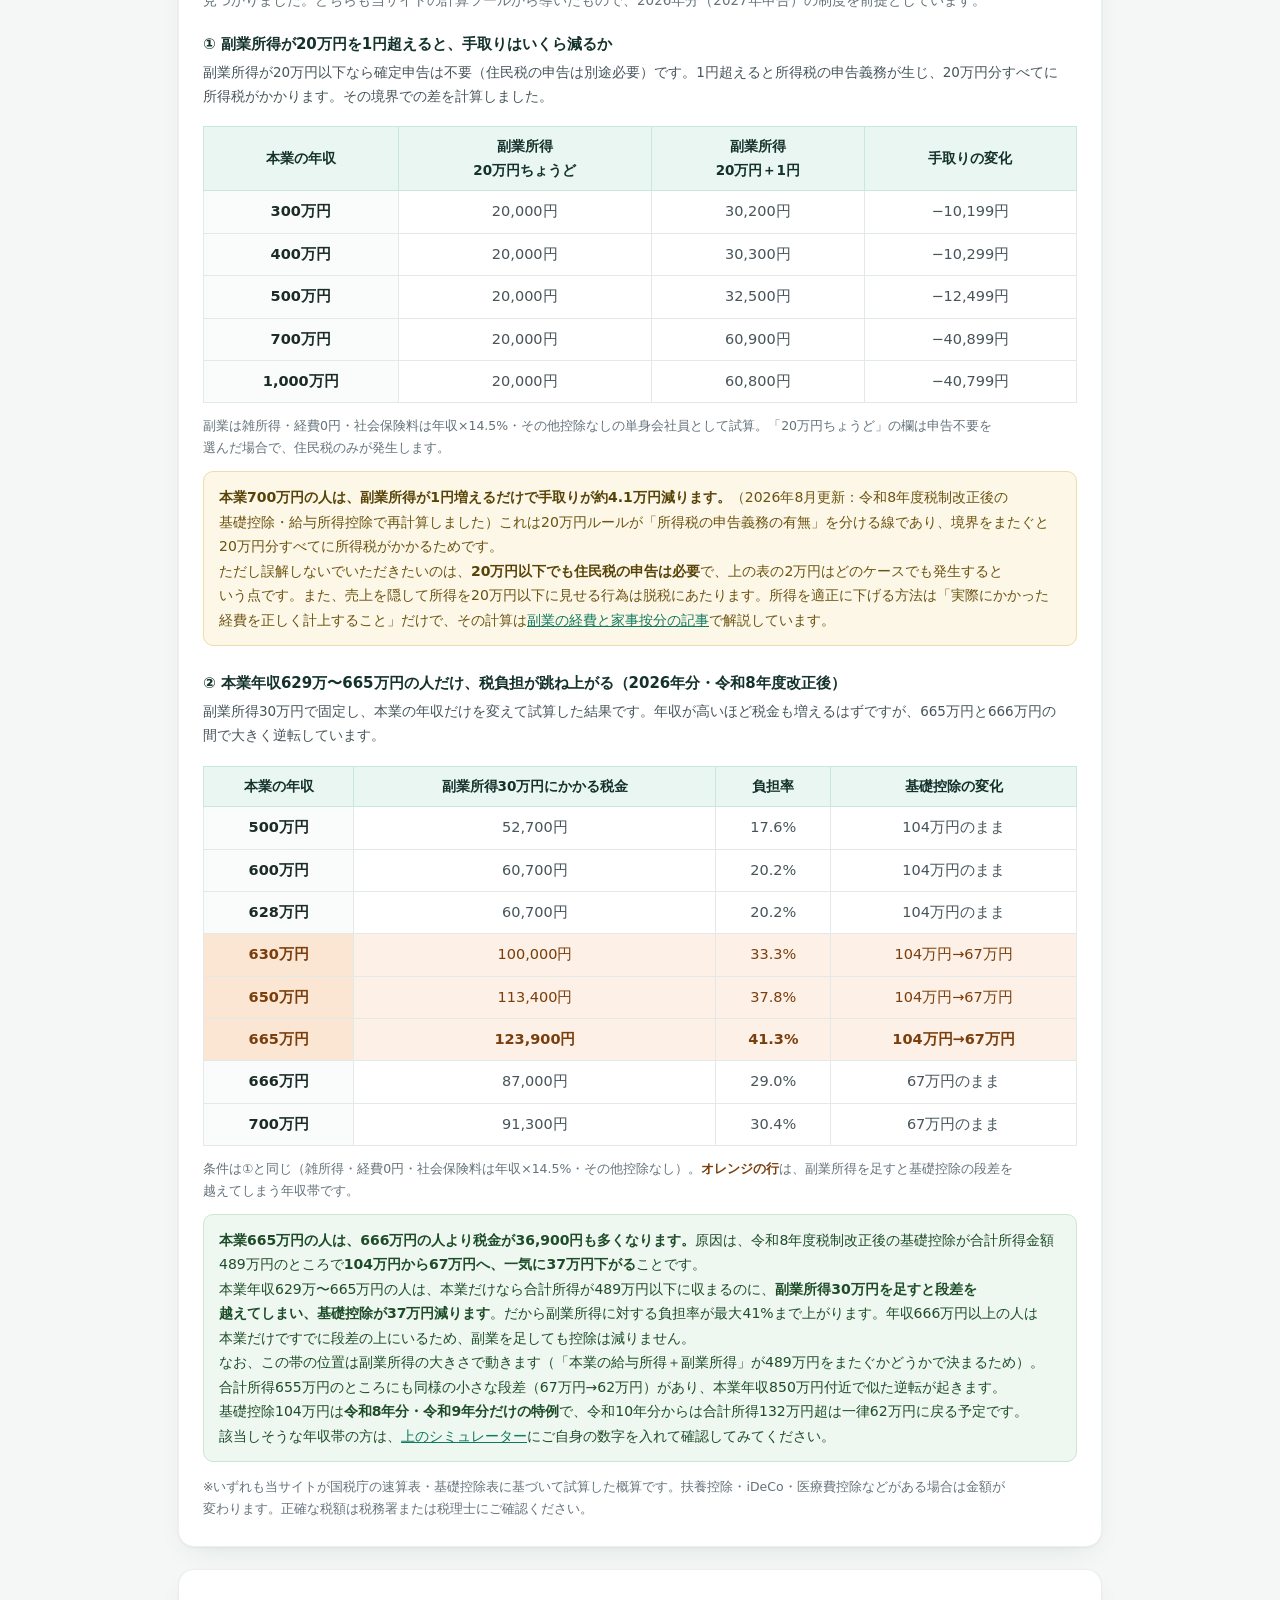
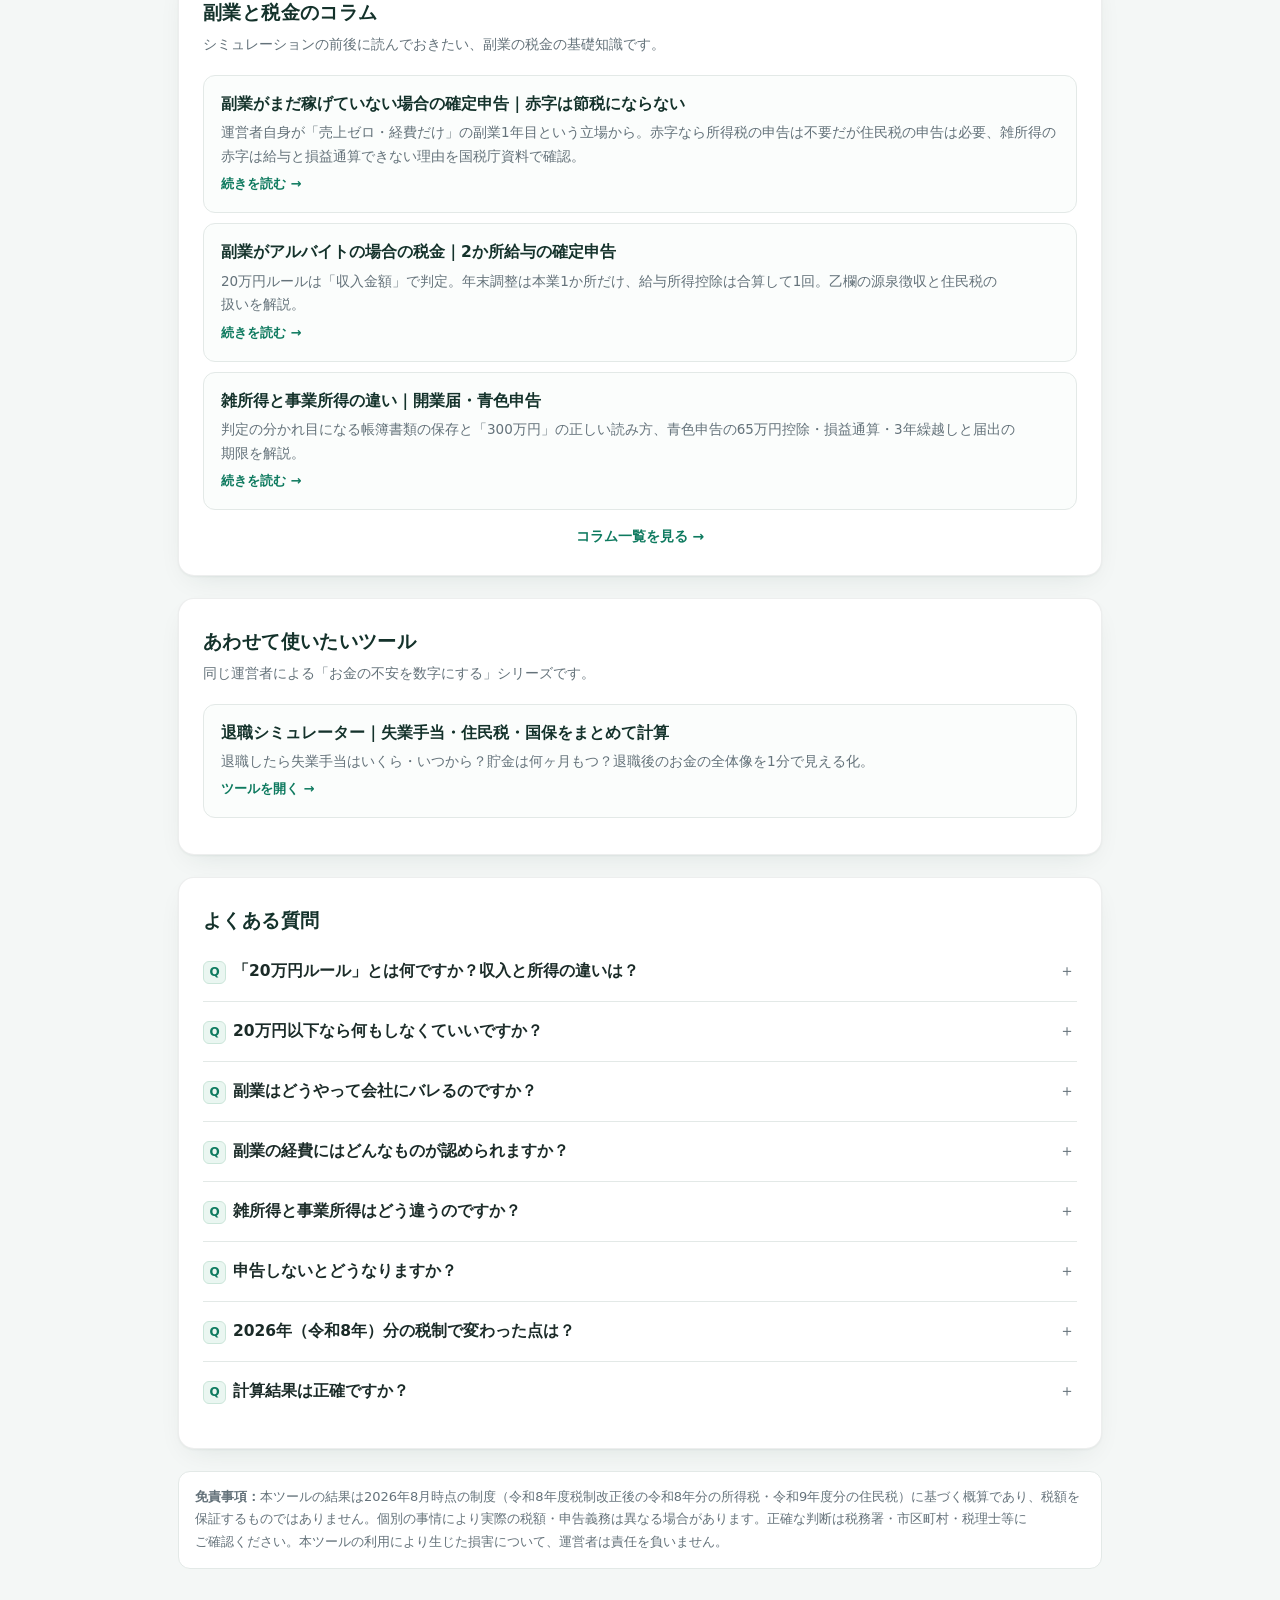
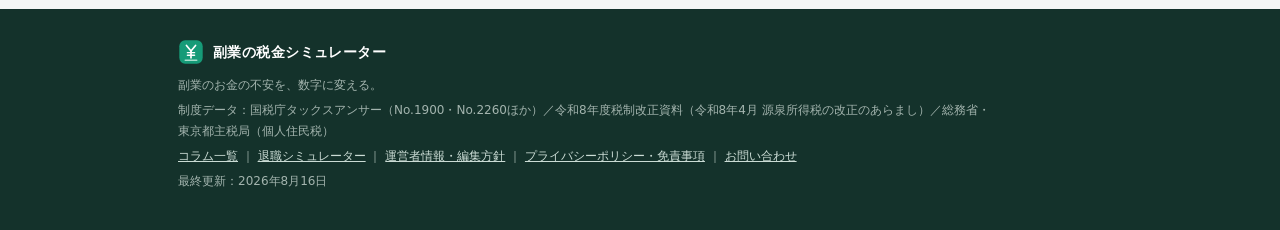
==== commit c5665407: "見やすさ改善：結果の主役を大きく表示・20万円ラインの位置を可視化・文字のコントラスト向上・改行の最適化 - 税額カード：6つの同サイズの箱→「増える税金」と「手取り」を大きく表示し、内訳は補足に -" ====
--- a/index.html
+++ b/index.html
@@ -86,7 +86,7 @@
     --surface:#ffffff;
     --ink:#1b2b28;
     --ink-2:#47555a;
-    --muted:#87949b;
+    --muted:#64727a;
     --grid:#e3e9e7;
     --baseline:#c3cecb;
     --border:rgba(27,43,40,0.08);
@@ -113,6 +113,12 @@
     -webkit-font-smoothing:antialiased;
   }
   a{color:var(--accent);}
+  /* 日本語を文節単位で改行し、行末に1〜2文字だけ残る折り返しを防ぐ（対応ブラウザのみ有効・非対応でも従来どおり表示） */
+  body{word-break:auto-phrase;overflow-wrap:break-word;}
+  table{word-break:normal;}
+  h1,h2,h3,summary,.a-title{text-wrap:balance;}
+  p,li,.a,.sub,.alert,.goodnote,.a-desc{text-wrap:pretty;}
+  .faq .a{word-break:normal;}
   .wrap{max-width:960px;margin:0 auto;padding:0 18px;}
 
   /* ===== ヘッダー ===== */
@@ -253,20 +259,31 @@
   .hero-figure .note.warn{color:var(--critical);background:#fbeeee;border:1px solid #edcece;}
   .hero-figure .note.mid{color:var(--ink-2);background:#f1f4f3;border:1px solid var(--grid);}
 
-  /* 20万円ラインメーター */
-  .line-meter{max-width:560px;margin:20px auto 4px;}
+  /* 20万円ラインメーター：ラインの位置を縦線で示し、超えた分は別の色で見せる */
+  .line-meter{max-width:560px;margin:22px auto 4px;}
+  .line-meter .track{position:relative;}
   .line-meter .bar{
-    height:16px;border-radius:999px;background:#eef1f0;border:1px solid var(--grid);
+    position:relative;height:16px;border-radius:999px;background:#eef1f0;border:1px solid var(--grid);
     overflow:hidden;box-shadow:inset 0 1px 2px rgba(20,50,43,.06);
   }
   .line-meter .fill{
-    height:100%;border-radius:999px;min-width:0;
+    position:absolute;left:0;top:0;bottom:0;width:0;border-radius:0 999px 999px 0;
     background:linear-gradient(90deg,#31b58d,var(--accent));
     transition:width .5s ease;
   }
-  .line-meter .fill.over{background:linear-gradient(90deg,#e0913c,var(--critical));}
-  .line-meter .labels{display:flex;justify-content:space-between;font-size:12.5px;color:var(--muted);margin-top:5px;font-weight:600;}
-  .line-meter .labels .goal{color:var(--ink-2);}
+  .line-meter .fill.joined{border-radius:0;}
+  .line-meter .fill-over{
+    position:absolute;top:0;bottom:0;width:0;border-radius:0 999px 999px 0;
+    background:linear-gradient(90deg,#e0913c,var(--critical));
+    transition:width .5s ease,left .5s ease;
+  }
+  .line-meter .mark{
+    position:absolute;top:-6px;bottom:-6px;width:3px;margin-left:-1.5px;
+    background:var(--navy);border-radius:2px;transition:left .5s ease;
+  }
+  .line-meter .labels{position:relative;height:20px;margin-top:8px;font-size:12.5px;font-weight:600;color:var(--muted);}
+  .line-meter .labels span{position:absolute;top:0;white-space:nowrap;}
+  .line-meter .labels .goal{color:var(--navy);transform:translateX(-50%);transition:left .5s ease;}
 
   .stat-grid{display:grid;grid-template-columns:1fr 1fr;gap:12px;margin-top:16px;}
   @media(min-width:720px){.stat-grid{grid-template-columns:1fr 1fr 1fr;}}
@@ -277,6 +294,21 @@
   .stat .k{font-size:12.5px;color:var(--muted);font-weight:600;}
   .stat .v{font-size:21px;font-weight:700;margin-top:2px;color:var(--navy);}
   .stat .v small{font-size:12px;font-weight:600;color:var(--ink-2);}
+  @media(max-width:719px){.stat.span-sm{grid-column:1/-1;}}
+
+  /* 税額の結論：増える税金と手取りを主役として大きく見せる */
+  .tax-hero{display:grid;grid-template-columns:1fr 1fr;gap:12px;margin-top:16px;}
+  .th-item{border-radius:12px;padding:16px 18px;border:1px solid var(--grid);}
+  .th-tax{background:#fdf6ee;border-color:#f1dcc4;}
+  .th-net{background:var(--accent-soft);border-color:var(--accent-line);}
+  .th-k{font-size:13.5px;font-weight:700;color:var(--ink-2);}
+  .th-v{font-size:34px;font-weight:700;line-height:1.3;margin-top:2px;letter-spacing:.01em;font-variant-numeric:tabular-nums;}
+  .th-tax .th-v{color:#9a4d0c;}
+  .th-net .th-v{color:var(--accent-strong);}
+  .th-v small{font-size:16px;margin-left:3px;}
+  .th-sub{font-size:13.5px;color:var(--ink-2);margin-top:6px;font-variant-numeric:tabular-nums;}
+  .th-when{display:block;font-size:12px;color:var(--muted);margin-top:2px;}
+  @media(max-width:560px){.tax-hero{grid-template-columns:1fr;} .th-v{font-size:30px;}}
 
   .alert{
     background:var(--warning-bg);border:1px solid var(--warning-border);
@@ -310,7 +342,7 @@
   .steps li strong{color:var(--ink);}
   .steps li::before{
     counter-increment:s;content:counter(s);
-    position:absolute;left:0;top:11px;width:26px;height:26px;border-radius:50%;
+    position:absolute;left:0;top:10px;width:26px;height:26px;border-radius:50%;
     background:var(--accent-soft);border:1px solid var(--accent-line);
     color:var(--accent-strong);font-weight:700;text-align:center;line-height:25px;font-size:13px;
   }
@@ -319,7 +351,7 @@
   .tips li{margin:10px 0;font-size:15px;list-style:none;padding-left:30px;position:relative;color:var(--ink-2);}
   .tips li strong{color:var(--ink);}
   .tips li::before{
-    content:"✓";position:absolute;left:0;top:2px;
+    content:"✓";position:absolute;left:0;top:3.5px;
     width:19px;height:19px;border-radius:50%;
     background:var(--accent-soft);color:var(--accent);border:1px solid var(--accent-line);
     font-size:11px;line-height:18px;text-align:center;font-weight:700;
@@ -343,6 +375,9 @@
   table.quick th{background:var(--accent-soft);color:var(--navy);font-weight:700;padding:8px 6px;border:1px solid var(--accent-line);font-size:13.5px;}
   table.quick td{padding:8px 6px;border:1px solid var(--grid);color:var(--ink-2);font-variant-numeric:tabular-nums;white-space:nowrap;}
   table.quick td:first-child{font-weight:700;color:var(--ink);background:#fafcfb;}
+  table.quick tr.zone td{background:#fdf1e7;color:#7a3e0c;}
+  table.quick tr.zone td:first-child{background:#fbe6d4;}
+  table.quick tr.zone.peak td{font-weight:700;}
   .quick-note{font-size:12.5px;color:var(--muted);margin-top:8px;}
   .quick-wrap{overflow-x:auto;}
   /* 数値が折り返さないよう最小幅を確保し、狭い画面では横スクロールさせる */
@@ -352,6 +387,8 @@
   @media(max-width:620px){.scroll-hint{display:block;}}
 
   /* ===== 関連ツール ===== */
+  .article-more{display:block;text-align:center;font-size:14px;font-weight:700;margin-top:14px;text-decoration:none;}
+  .article-more:hover{text-decoration:underline;}
   .article-list a{
     display:block;padding:15px 17px;border:1px solid var(--grid);border-radius:12px;
     margin:10px 0;text-decoration:none;background:#fbfdfc;
@@ -371,7 +408,7 @@
   }
   .faq summary::-webkit-details-marker{display:none;}
   .faq summary::before{
-    content:"Q";position:absolute;left:0;top:12px;
+    content:"Q";position:absolute;left:0;top:15px;
     width:21px;height:21px;border-radius:6px;background:var(--accent-soft);color:var(--accent);
     border:1px solid var(--accent-line);
     font-size:12px;line-height:20px;text-align:center;font-weight:700;
@@ -415,6 +452,7 @@
     .stat .v small{font-size:11px;}
     .btn{font-size:16px;}
     .steps li{font-size:14px;}
+    .steps li::before{top:9px;}
   }
   @media(max-width:374px){
     .stat-grid{grid-template-columns:1fr;}
@@ -510,9 +548,12 @@
         <div class="value" id="judgeValue">—</div>
         <div class="note" id="judgeNote"></div>
       </div>
-      <div class="line-meter">
-        <div class="bar"><div class="fill" id="meterFill" style="width:0%"></div></div>
-        <div class="labels"><span>0円</span><span id="meterMid"></span><span class="goal">20万円ライン</span></div>
+      <div class="line-meter" aria-hidden="true">
+        <div class="track">
+          <div class="bar"><div class="fill" id="meterFill"></div><div class="fill-over" id="meterOver"></div></div>
+          <div class="mark" id="meterMark"></div>
+        </div>
+        <div class="labels"><span id="meterZero">0円</span><span class="goal" id="meterGoal">20万円ライン</span></div>
       </div>
       <div class="stat-grid" id="judgeStats"></div>
       <div id="judgeAlerts"></div>
@@ -528,7 +569,7 @@
       <h2><span class="num">2</span>副業で増える税金と手取り</h2>
       <p class="sub" id="taxSub">本業のみの場合と比べて、税金がいくら増えるかの概算です。</p>
       <div id="taxNotes"></div>
-      <div class="stat-grid" id="taxStats"></div>
+      <div class="tax-hero" id="taxStats"></div>
       <div class="break-bar" id="breakBar"></div>
       <div class="bk-legend" id="bkLegend"></div>
       <p class="bk-note" id="bkNote"></p>
@@ -601,15 +642,15 @@
         <tr><td>500万円</td><td>52,700円</td><td>17.6%</td><td>104万円のまま</td></tr>
         <tr><td>600万円</td><td>60,700円</td><td>20.2%</td><td>104万円のまま</td></tr>
         <tr><td>628万円</td><td>60,700円</td><td>20.2%</td><td>104万円のまま</td></tr>
-        <tr><td>630万円</td><td>100,000円</td><td>33.3%</td><td>104万円→67万円</td></tr>
-        <tr><td>650万円</td><td>113,400円</td><td>37.8%</td><td>104万円→67万円</td></tr>
-        <tr><td><strong>665万円</strong></td><td><strong>123,900円</strong></td><td><strong>41.3%</strong></td><td>104万円→67万円</td></tr>
+        <tr class="zone"><td>630万円</td><td>100,000円</td><td>33.3%</td><td>104万円→67万円</td></tr>
+        <tr class="zone"><td>650万円</td><td>113,400円</td><td>37.8%</td><td>104万円→67万円</td></tr>
+        <tr class="zone peak"><td>665万円</td><td>123,900円</td><td>41.3%</td><td>104万円→67万円</td></tr>
         <tr><td>666万円</td><td>87,000円</td><td>29.0%</td><td>67万円のまま</td></tr>
         <tr><td>700万円</td><td>91,300円</td><td>30.4%</td><td>67万円のまま</td></tr>
       </table>
     </div>
     <p class="scroll-hint">← 表は横にスクロールできます</p>
-    <p class="quick-note">条件は①と同じ（雑所得・経費0円・社会保険料は年収×14.5%・その他控除なし）。</p>
+    <p class="quick-note">条件は①と同じ（雑所得・経費0円・社会保険料は年収×14.5%・その他控除なし）。<strong style="color:#7a3e0c;">オレンジの行</strong>は、副業所得を足すと基礎控除の段差を越えてしまう年収帯です。</p>
     <div class="goodnote" style="margin-top:12px;">
       <strong>本業665万円の人は、666万円の人より税金が36,900円も多くなります。</strong>原因は、令和8年度税制改正後の基礎控除が合計所得金額489万円のところで<strong>104万円から67万円へ、一気に37万円下がる</strong>ことです。<br>
       本業年収629万〜665万円の人は、本業だけなら合計所得が489万円以下に収まるのに、<strong>副業所得30万円を足すと段差を越えてしまい、基礎控除が37万円減ります</strong>。だから副業所得に対する負担率が最大41%まで上がります。年収666万円以上の人は本業だけですでに段差の上にいるため、副業を足しても控除は減りません。<br>
@@ -871,19 +912,28 @@
     jn.className = "note mid";
   }
 
-  // メーター
-  const pct = Math.min(100, r.profit / C.filingLine * 100);
-  const fill = $("meterFill");
-  fill.style.width = Math.max(r.profit > 0 ? 2 : 0, pct) + "%";
-  fill.className = "fill" + (r.needFiling ? " over" : "");
-  $("meterMid").textContent = r.needFiling ? "ライン超過" : "10万円";
+  // メーター（20万円ラインの位置を縦線で示し、超えた分は別色で表示）
+  const line = C.filingLine;
+  const scaleMax = Math.max(line * 1.5, r.profit * 1.15);
+  const lp = line / scaleMax * 100;
+  const underPct = r.profit <= 0 ? 0 : r.needFiling ? lp : Math.max(1.5, r.profit / scaleMax * 100);
+  const overPct = r.needFiling ? (r.profit - line) / scaleMax * 100 : 0;
+  $("meterFill").style.width = underPct + "%";
+  $("meterFill").classList.toggle("joined", overPct > 0);
+  $("meterOver").style.left = lp + "%";
+  $("meterOver").style.width = overPct + "%";
+  $("meterMark").style.left = lp + "%";
+  const goal = $("meterGoal");
+  goal.style.left = lp + "%";
+  goal.style.transform = lp < 14 ? "translateX(-2px)" : "translateX(-50%)";
+  $("meterZero").style.visibility = lp < 25 ? "hidden" : "visible";
 
   // 判定の統計
   const remain = C.filingLine - r.profit;
   $("judgeStats").innerHTML = `
     <div class="stat"><div class="k">${judgeBase}</div><div class="v">${yen(r.profit)}</div></div>
     <div class="stat"><div class="k">20万円ラインまで</div><div class="v">${r.needFiling ? `超過 ${yen(r.profit - C.filingLine)}` : `あと ${yen(remain)}`}</div></div>
-    <div class="stat"><div class="k">申告期間（2026年分）</div><div class="v" style="font-size:15.5px;line-height:2;">${C.filingPeriod}</div></div>
+    <div class="stat span-sm"><div class="k">申告期間（2026年分）</div><div class="v" style="font-size:15.5px;line-height:2;">${C.filingPeriod}</div></div>
   `;
 
   // 判定の注意書き
@@ -908,13 +958,18 @@
   $("taxNotes").innerHTML = notes.join("");
 
   const rate = r.profit > 0 ? Math.round(r.taxTotal / r.profit * 100) : 0;
+  const num = n => Math.round(n).toLocaleString("ja-JP");
   $("taxStats").innerHTML = `
-    <div class="stat"><div class="k">所得税＋復興特別所得税</div><div class="v">＋${yen(r.effIT)}</div></div>
-    <div class="stat"><div class="k">住民税 <small>（2027年6月〜の請求に上乗せ）</small></div><div class="v">＋${yen(r.dRT)}</div></div>
-    <div class="stat"><div class="k">増える税金の合計</div><div class="v">＋${yen(r.taxTotal)}</div></div>
-    <div class="stat"><div class="k">副業の手取り（年）</div><div class="v">${yen(r.net)}</div></div>
-    <div class="stat"><div class="k">税負担率 <small>（増える税金÷副業所得）</small></div><div class="v">約${rate}<small>%</small></div></div>
-    <div class="stat"><div class="k">月あたりの手取り</div><div class="v">約${yen(Math.round(r.net / 12))}</div></div>
+    <div class="th-item th-tax">
+      <div class="th-k">副業で増える税金（年）</div>
+      <div class="th-v">＋${num(r.taxTotal)}<small>円</small></div>
+      <div class="th-sub">所得税 ＋${yen(r.effIT)}　住民税 ＋${yen(r.dRT)}<span class="th-when">住民税は2027年6月以降の請求に上乗せされます</span></div>
+    </div>
+    <div class="th-item th-net">
+      <div class="th-k">副業の手取り（年）</div>
+      <div class="th-v">${num(r.net)}<small>円</small></div>
+      <div class="th-sub">月あたり 約${yen(Math.round(r.net / 12))}　税負担率 約${rate}%<span class="th-when">税負担率＝増える税金÷副業の所得</span></div>
+    </div>
   `;
 
   // 内訳バー
